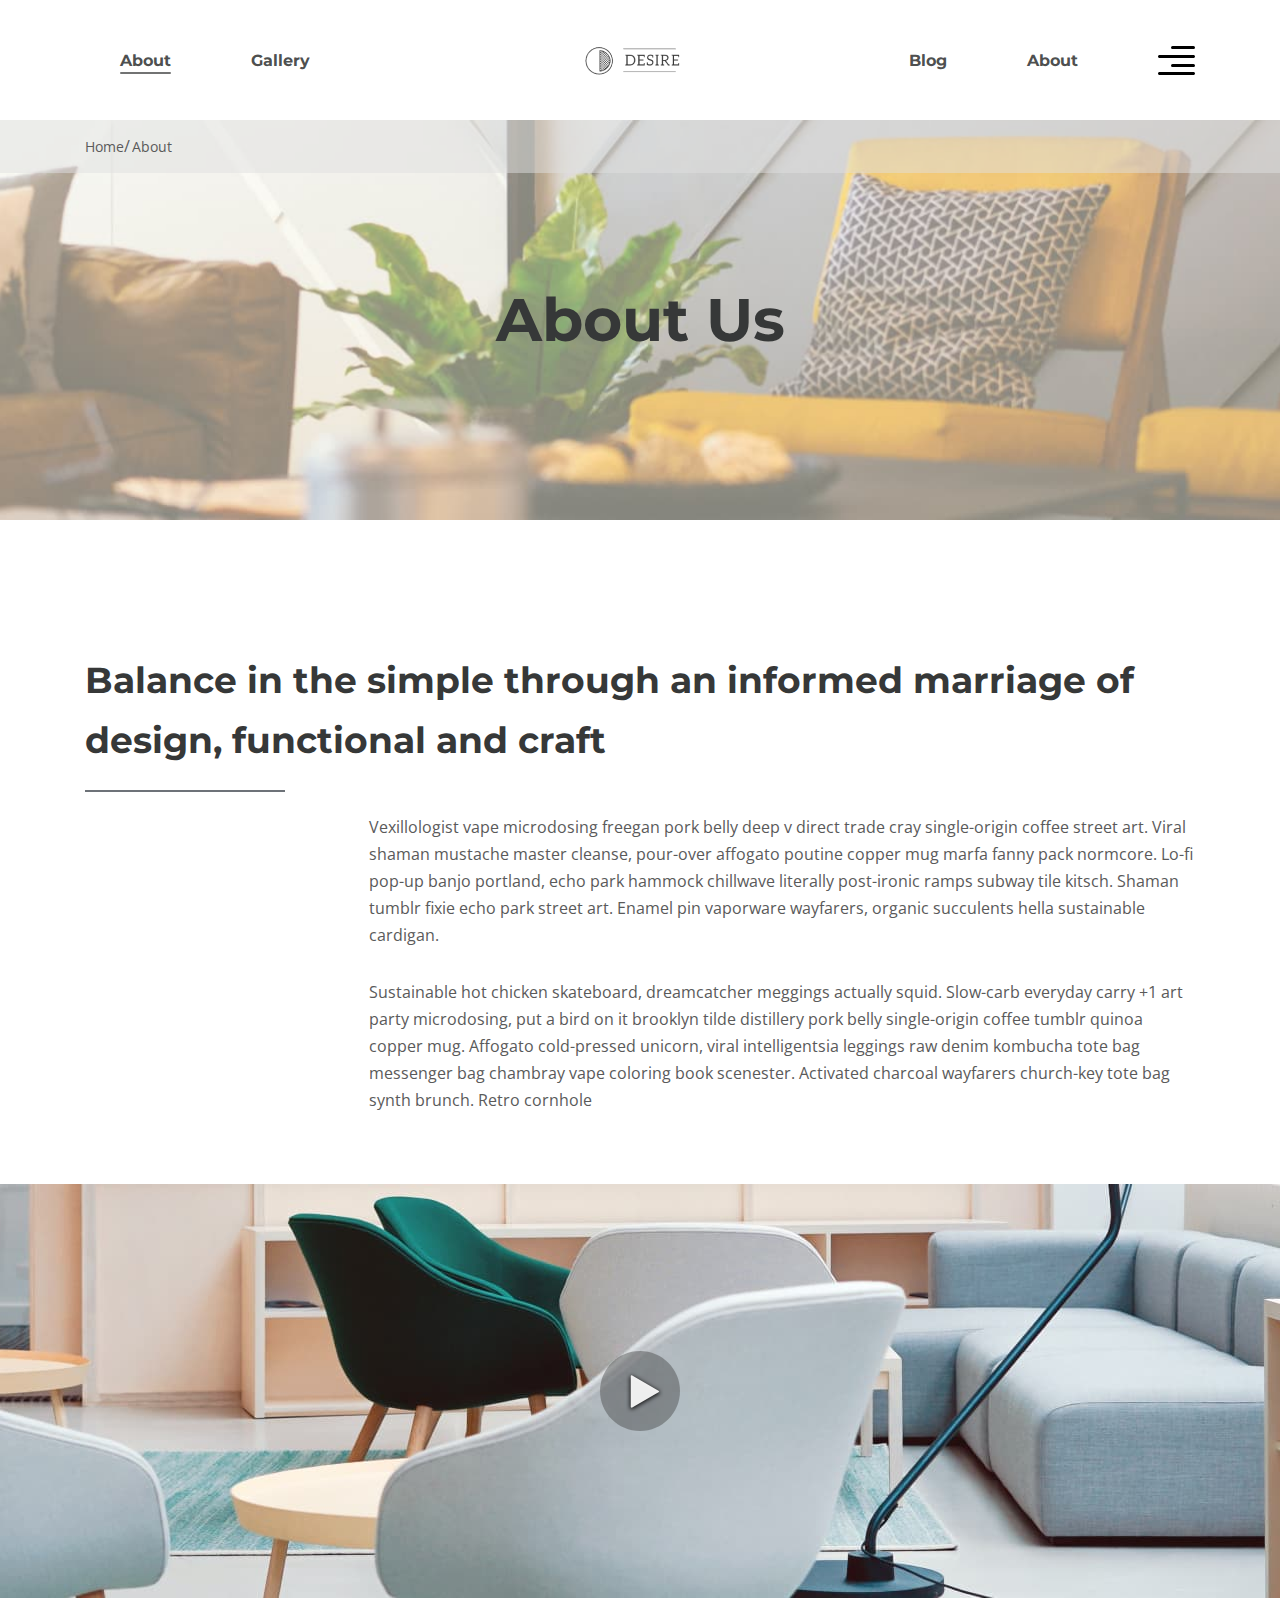
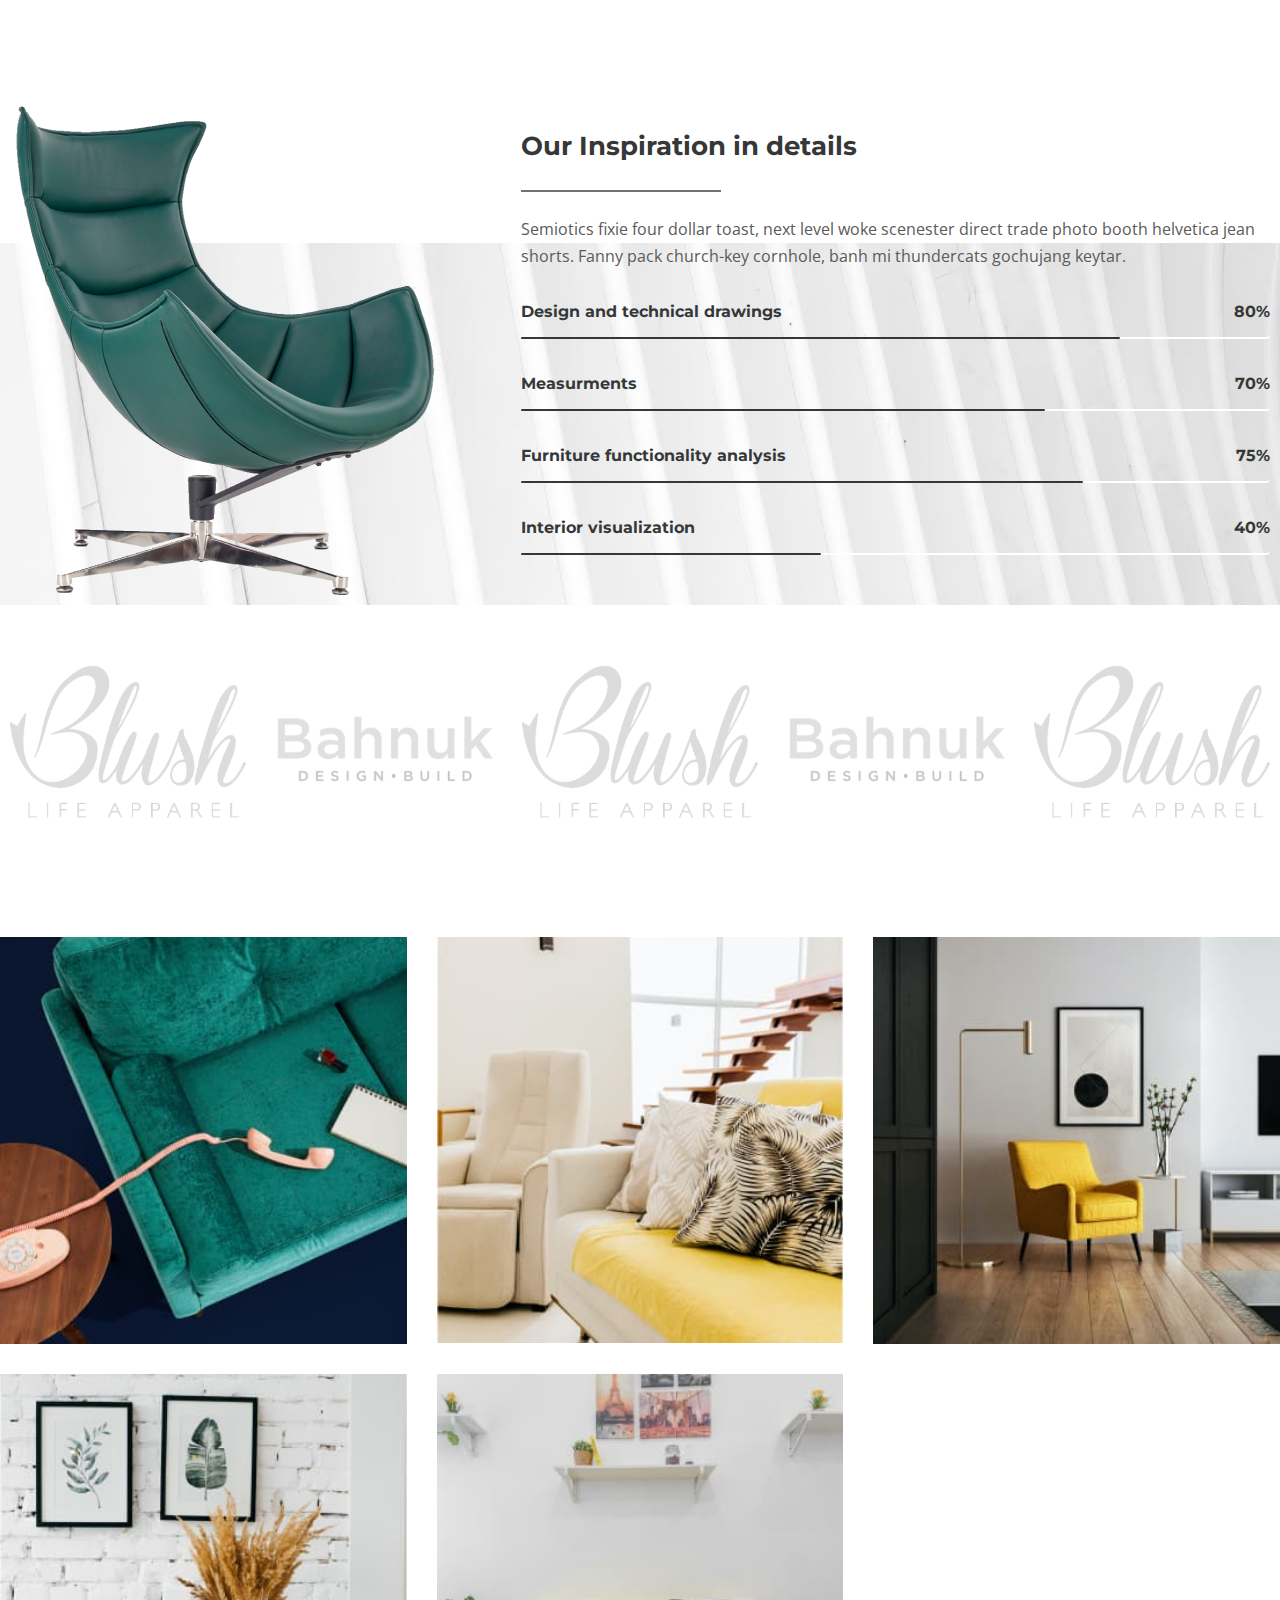
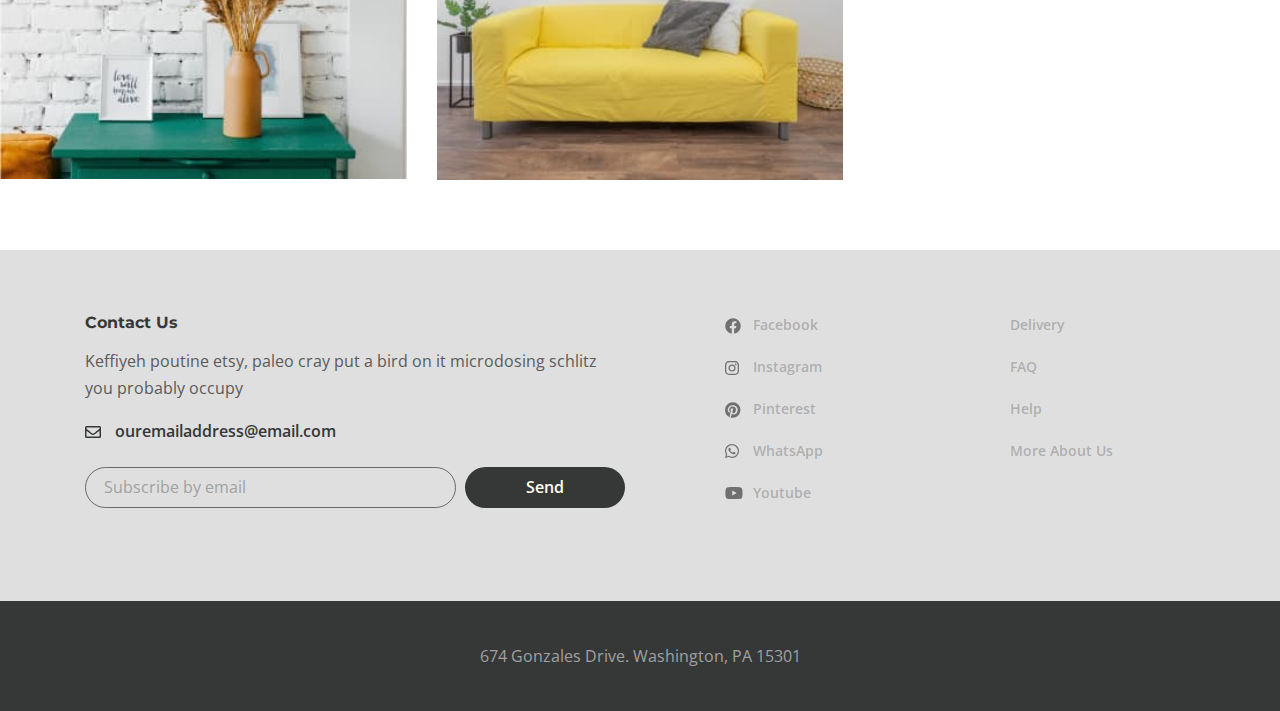
==== about.html @ 9acd38c5 "Add files via upload" ====
<!DOCTYPE html>
<html lang="en">

<head>
  <meta charset="UTF-8">
  <meta name="viewport" content="width=device-width, initial-scale=1.0">
  <title>About</title>
  <link rel="preconnect" href="https://fonts.gstatic.com">
  <link href="https://fonts.googleapis.com/css2?family=Montserrat:wght@700&family=Open+Sans:wght@400;600&display=swap" rel="stylesheet">
  <link rel="stylesheet" href="css/style.min.css">
</head>

<body>

  <div class="wrapper">
    <header class="header">
      <div class="container">
        <div class="header__inner">
          <nav class="menu">
            <ul class="menu__list">
              <li class="menu__list-item">
                <a class="menu__list-link menu__list-link--active" href="about.html">About</a>
              </li>
              <li class="menu__list-item">
                <a class="menu__list-link" href="gallery.html">Gallery</a>
              </li>
            </ul>
          </nav>
          <a class="logo" href="index.html">
            <img src="images/logo.png" alt="logo">
          </a>
          <nav class="menu">
            <ul class="menu__list">
              <li class="menu__list-item">
                <a class="menu__list-link" href="blog.html">Blog</a>
              </li>
              <li class="menu__list-item">
                <a class="menu__list-link" href="#">About</a>
              </li>
            </ul>
          </nav>
          <button class="header__btn-menu">
            <span></span>
            <span></span>
            <span></span>
          </button>
          <button class="header__btn">
            <img src="images/icon_menu.svg" alt="icon menu">
          </button>
          <div class="rightside-menu rightside-menu--close">
            <button class="rightside-menu__close">
              <img src="images/close.svg" alt="close">
            </button>
            <div class="rightside-menu__content">
              <a class="rightside-menu__logo" href="index.html">
                <img src="images/logo-big.png" alt="logo">
              </a>
              <h6 class="rightside-menu__title">
                Furniture for life
              </h6>
              <p class="rightside-menu__text">
                Sustainable hot chicken skateboard, dreamcatcher meggings actually squid. Slow-carb everyday carry +1 art party microdosing, put a bird on it brooklyn
              </p>
              <img class="rightside-menu__img" src="images/content/rightside-img.jpg" alt="images">
            </div>
          </div>
        </div>
      </div>
    </header>

    <main class="main">
      <div class="breadcrumbs">
        <div class="container">
          <ul class="breadcrumbs__list">
            <li class="breadcrumbs__item">
              <a class="breadcrumbs__link"  href="index.html">Home</a>
            </li>
          <ul class="breadcrumbs__list">
            <li class="breadcrumbs__item">
              <a class="breadcrumbs__link"  href="#">About</a>
            </li>
          </ul>
        </div>
      </div>

      <section class="about">
        <div class="about__prev">
          <div class="container">
            <h2 class="about__prev-title">
              About Us
            </h2>
          </div>
        </div>
        <div class="about__content">
          <div class="container">
            <h3 class="about__title">  
              Balance in the simple through an informed marriage of design, functional and craft    
            </h3>
            <div class="about__text">
              <p>
                Vexillologist vape microdosing freegan pork belly deep v direct trade cray single-origin coffee street art. Viral shaman mustache master cleanse, pour-over affogato poutine copper mug marfa fanny pack normcore. Lo-fi pop-up banjo portland, echo park hammock chillwave literally post-ironic ramps subway tile kitsch. Shaman tumblr fixie echo park street art. Enamel pin vaporware wayfarers, organic succulents hella sustainable cardigan.
              </p>
              <p>
                Sustainable hot chicken skateboard, dreamcatcher meggings actually squid. Slow-carb everyday carry +1 art party microdosing, put a bird on it brooklyn tilde distillery pork belly single-origin coffee tumblr quinoa copper mug. Affogato cold-pressed unicorn, viral intelligentsia leggings raw denim kombucha tote bag messenger bag chambray vape coloring book scenester. Activated charcoal wayfarers church-key tote bag synth brunch. Retro cornhole
              </p>
            </div>
          </div>
        </div>
        <div class="about__popup">
          <a class="about__popup-play" data-fancybox href="https://www.youtube.com/watch?v=Z6WqKS9jXJk">
            <img class="about__popup-imgbtn" src="images/play-button.svg" alt="play button">
          </a>
        </div>
      </section>
      <section class="inspiration">
        <div class="container-fluid">
          <div class="inspiration__inner">
            <img class="inspiration__images" src="images/inspiration-decor.png" alt="images">
            <div class="inspiration__content">
              <h3 class="inspiration__title">
                Our Inspiration in details
              </h3>
              <p class="inspiration__text">
                Semiotics fixie four dollar toast, next level woke scenester direct trade photo booth helvetica jean shorts. Fanny pack church-key cornhole, banh mi thundercats gochujang keytar.
              </p>
              <ul class="inspiration__list">
                <li class="inspiration__item">
                  <div class="inspiration__item-content">
                    <p class="inspiration__item-text">Design and technical drawings</p>
                    <p class="inspiration__num">80%</p>
                  </div>
                  <div class="inspiration__line" style="width: 80%;"></div>
                </li>
                <li class="inspiration__item">
                  <div class="inspiration__item-content">
                    <p class="inspiration__item-text">Measurments</p>
                    <p class="inspiration__num">70%</p>
                  </div>
                  <div class="inspiration__line" style="width: 70%;"></div>
                </li>
                <li class="inspiration__item">
                  <div class="inspiration__item-content">
                    <p class="inspiration__item-text">Furniture functionality analysis</p>
                    <p class="inspiration__num">75%</p>
                  </div>
                  <div class="inspiration__line" style="width: 75%;"></div>
                </li>
                <li class="inspiration__item">
                  <div class="inspiration__item-content">
                    <p class="inspiration__item-text">Interior visualization</p>
                    <p class="inspiration__num">40%</p>
                  </div>
                  <div class="inspiration__line" style="width: 40%;"></div>
                </li>
              </ul>
            </div>
          </div>
        </div>
      </section>
      <div class="partrners">
        <div class="conteiner-fluid">
          <div class="partrners__items">
            <img class="partrners__item" src="images/partners/partner-1.svg" alt="partner">
            <img class="partrners__item" src="images/partners/partner-2.svg" alt="partner">
            <img class="partrners__item" src="images/partners/partner-1.svg" alt="partner">
            <img class="ppartrners__item" src="images/partners/partner-2.svg" alt="partner">
            <img class="ppartrners__item" src="images/partners/partner-1.svg" alt="partner">
          </div>
        </div>
      </div>
      <div class="collection">
        <a class="collection__item">
          <img class="collection__images" src="images/content/collection-1.jpg" alt="collection">
          <div class="collection__info">
            <h6 class="collection__info-title">
              Truffaut literally trust
            </h6>
            <p class="collection__text">
              Living room furntiture | Chair
            </p>
          </div>
        </a>
        <a class="collection__item">
          <img class="collection__images" src="images/content/collection-2.jpg" alt="collection">
          <div class="collection__info">
            <h6 class="collection__info-title">
              Truffaut literally trust
            </h6>
            <p class="collection__text">
              Living room furntiture | Chair
            </p>
          </div>
        </a>
        <a class="collection__item">
          <img class="collection__images" src="images/content/collection-3.jpg" alt="collection">
          <div class="collection__info">
            <h6 class="collection__info-title">
              Truffaut literally trust
            </h6>
            <p class="collection__text">
              Living room furntiture | Chair
            </p>
          </div>
        </a>
        <a class="collection__item">
          <img class="collection__images" src="images/content/collection-4.jpg" alt="collection">
          <div class="collection__info">
            <h6 class="collection__info-title">
              Truffaut literally trust
            </h6>
            <p class="collection__text">
              Living room furntiture | Chair
            </p>
          </div>
        </a>
        <a class="collection__item">
          <img class="collection__images" src="images/content/collection-5.jpg" alt="collection">
          <div class="collection__info">
            <h6 class="collection__info-title">
              Truffaut literally trust
            </h6>
            <p class="collection__text">
              Living room furntiture | Chair
            </p>
          </div>
        </a>
      </div>
    </main>

    <footer class="footer">
      <div class="footer__content">
        <div class="container">
          <div class="footer__inner">
            <div class="footer__info">
              <h6 class="footer__info-title">
                Contact Us
              </h6>
              <p class="footer__info-text">
                Keffiyeh poutine etsy, paleo cray put a bird on it microdosing schlitz you probably occupy
              </p>
              <a class="info-email" href="mailto:ouremailaddress@email.com">ouremailaddress@email.com</a>
              <form class="footer__form">
                <input class="footer__form-input" type="text" placeholder="Subscribe by email">
                <button class="footer__form-button" type="submit">Send</button>
              </form>
            </div>
            <ul class="footer__social">
              <li class="footer__social-item">
                <a class="footer__social-link footer__social-link--facebook" href="#">Facebook</a>
              </li>
              <li class="footer__social-item">
                <a class="footer__social-link footer__social-link--instagram" href="#">Instagram</a>
              </li>
              <li class="footer__social-item">
                <a class="footer__social-link footer__social-link--pinterest" href="#">Pinterest</a>
              </li>
              <li class="footer__social-item">
                <a class="footer__social-link footer__social-link--whatsapp" href="#">WhatsApp</a>
              </li>
              <li class="footer__social-item">
                <a class="footer__social-link footer__social-link--youtube" href="#">Youtube</a>
              </li>
            </ul>
            <div class="footer__menu">
              <ul class="footer__menu-list">
                <li class="footer__menu-item">
                  <a class="footer__menu-link" href="#">Delivery</a>
                </li>
                <li class="footer__menu-item">
                  <a class="footer__menu-link" href="#">FAQ</a>
                </li>
                <li class="footer__menu-item">
                  <a class="footer__menu-link" href="#">Help</a>
                </li>
                <li class="footer__menu-item">
                  <a class="footer__menu-link" href="#">More About Us</a>
                </li>
              </ul>
            </div>
          </div>
        </div>
      </div>
      <div class="footer__copy">
        <div class="container">
          <p>674 Gonzales Drive.   Washington, PA 15301</p>
        </div>
      </div>
    </footer>
  </div>



  <script src="js/main.min.js"></script>
</body>

</html>
---- css/style.min.css ----
.menu__list-link,.footer__info-title,.rightside-menu__title,.top__slider-title,.new-collection__title,.decor__title,.works-path__title,.works-path__item-title,.blog-box__title,.blog-box__item-title,.about__prev-title,.about__title,.inspiration__title,.inspiration__item,.contact__title,.contact-slider__title,.blog__category-title,.blog__item-title,.blog__blockquote-author,.recent-posts__title,.recent-posts__tags-title,.blog-one__tags-title,.blog-one__comments-title,.blog-one__comments-name,.blog-one__form-title{font-family:'Montserrat', sans-serif;font-weight:700}html{-webkit-box-sizing:border-box;box-sizing:border-box}*,*::after,*::before{-webkit-box-sizing:inherit;box-sizing:inherit}ul[class],ol[class]{padding:0}body,h1,h2,h3,h4,h5,h6,p,ul,ol,li,figure,figcaption,blockquote,dl,dd{margin:0;font-size:inherit}ul[class]{list-style:none}img{max-width:100%;display:block}input,button,textarea,select{font:inherit}a{text-decoration:none;color:inherit;cursor:pointer}.slick-slider{position:relative;display:block;-webkit-box-sizing:border-box;box-sizing:border-box;-webkit-touch-callout:none;-webkit-user-select:none;-moz-user-select:none;-ms-user-select:none;user-select:none;-ms-touch-action:pan-y;touch-action:pan-y;-webkit-tap-highlight-color:transparent}.slick-list{position:relative;overflow:hidden;display:block;margin:0;padding:0}.slick-list:focus{outline:none}.slick-list.dragging{cursor:pointer;cursor:hand}.slick-slider .slick-track,.slick-slider .slick-list{-webkit-transform:translate3d(0, 0, 0);-ms-transform:translate3d(0, 0, 0);transform:translate3d(0, 0, 0)}.slick-track{position:relative;left:0;top:0;display:block;margin-left:auto;margin-right:auto}.slick-track:before,.slick-track:after{content:"";display:table}.slick-track:after{clear:both}.slick-loading .slick-track{visibility:hidden}.slick-slide{float:left;height:100%;min-height:1px;display:none}[dir="rtl"] .slick-slide{float:right}.slick-slide img{display:block}.slick-slide.slick-loading img{display:none}.slick-slide.dragging img{pointer-events:none}.slick-initialized .slick-slide{display:block}.slick-loading .slick-slide{visibility:hidden}.slick-vertical .slick-slide{display:block;height:auto;border:1px solid transparent}.slick-arrow.slick-hidden{display:none}body.compensate-for-scrollbar{overflow:hidden}.fancybox-active{height:auto}.fancybox-is-hidden{left:-9999px;margin:0;position:absolute !important;top:-9999px;visibility:hidden}.fancybox-container{-webkit-backface-visibility:hidden;height:100%;left:0;outline:none;position:fixed;-webkit-tap-highlight-color:transparent;top:0;-ms-touch-action:manipulation;touch-action:manipulation;-webkit-transform:translateZ(0);transform:translateZ(0);width:100%;z-index:99992}.fancybox-container *{-webkit-box-sizing:border-box;box-sizing:border-box}.fancybox-outer,.fancybox-inner,.fancybox-bg,.fancybox-stage{bottom:0;left:0;position:absolute;right:0;top:0}.fancybox-outer{-webkit-overflow-scrolling:touch;overflow-y:auto}.fancybox-bg{background:#1e1e1e;opacity:0;-webkit-transition-duration:inherit;-o-transition-duration:inherit;transition-duration:inherit;-webkit-transition-property:opacity;-o-transition-property:opacity;transition-property:opacity;-webkit-transition-timing-function:cubic-bezier(0.47, 0, 0.74, 0.71);-o-transition-timing-function:cubic-bezier(0.47, 0, 0.74, 0.71);transition-timing-function:cubic-bezier(0.47, 0, 0.74, 0.71)}.fancybox-is-open .fancybox-bg{opacity:.9;-webkit-transition-timing-function:cubic-bezier(0.22, 0.61, 0.36, 1);-o-transition-timing-function:cubic-bezier(0.22, 0.61, 0.36, 1);transition-timing-function:cubic-bezier(0.22, 0.61, 0.36, 1)}.fancybox-infobar,.fancybox-toolbar,.fancybox-caption,.fancybox-navigation .fancybox-button{direction:ltr;opacity:0;position:absolute;-webkit-transition:opacity .25s ease, visibility 0s ease .25s;-o-transition:opacity .25s ease, visibility 0s ease .25s;transition:opacity .25s ease, visibility 0s ease .25s;visibility:hidden;z-index:99997}.fancybox-show-infobar .fancybox-infobar,.fancybox-show-toolbar .fancybox-toolbar,.fancybox-show-caption .fancybox-caption,.fancybox-show-nav .fancybox-navigation .fancybox-button{opacity:1;-webkit-transition:opacity .25s ease 0s, visibility 0s ease 0s;-o-transition:opacity .25s ease 0s, visibility 0s ease 0s;transition:opacity .25s ease 0s, visibility 0s ease 0s;visibility:visible}.fancybox-infobar{color:#ccc;font-size:13px;-webkit-font-smoothing:subpixel-antialiased;height:44px;left:0;line-height:44px;min-width:44px;mix-blend-mode:difference;padding:0 10px;pointer-events:none;top:0;-webkit-touch-callout:none;-webkit-user-select:none;-moz-user-select:none;-ms-user-select:none;user-select:none}.fancybox-toolbar{right:0;top:0}.fancybox-stage{direction:ltr;overflow:visible;-webkit-transform:translateZ(0);transform:translateZ(0);z-index:99994}.fancybox-is-open .fancybox-stage{overflow:hidden}.fancybox-slide{-webkit-backface-visibility:hidden;display:none;height:100%;left:0;outline:none;overflow:auto;-webkit-overflow-scrolling:touch;padding:44px;position:absolute;text-align:center;top:0;-webkit-transition-property:opacity, -webkit-transform;transition-property:opacity, -webkit-transform;-o-transition-property:transform, opacity;transition-property:transform, opacity;transition-property:transform, opacity, -webkit-transform;white-space:normal;width:100%;z-index:99994}.fancybox-slide::before{content:'';display:inline-block;font-size:0;height:100%;vertical-align:middle;width:0}.fancybox-is-sliding .fancybox-slide,.fancybox-slide--previous,.fancybox-slide--current,.fancybox-slide--next{display:block}.fancybox-slide--image{overflow:hidden;padding:44px 0}.fancybox-slide--image::before{display:none}.fancybox-slide--html{padding:6px}.fancybox-content{background:#fff;display:inline-block;margin:0;max-width:100%;overflow:auto;-webkit-overflow-scrolling:touch;padding:44px;position:relative;text-align:left;vertical-align:middle}.fancybox-slide--image .fancybox-content{-webkit-animation-timing-function:cubic-bezier(0.5, 0, 0.14, 1);animation-timing-function:cubic-bezier(0.5, 0, 0.14, 1);-webkit-backface-visibility:hidden;background:transparent;background-repeat:no-repeat;background-size:100% 100%;left:0;max-width:none;overflow:visible;padding:0;position:absolute;top:0;-ms-transform-origin:top left;-webkit-transform-origin:top left;transform-origin:top left;-webkit-transition-property:opacity, -webkit-transform;transition-property:opacity, -webkit-transform;-o-transition-property:transform, opacity;transition-property:transform, opacity;transition-property:transform, opacity, -webkit-transform;-webkit-user-select:none;-moz-user-select:none;-ms-user-select:none;user-select:none;z-index:99995}.fancybox-can-zoomOut .fancybox-content{cursor:-webkit-zoom-out;cursor:zoom-out}.fancybox-can-zoomIn .fancybox-content{cursor:-webkit-zoom-in;cursor:zoom-in}.fancybox-can-swipe .fancybox-content,.fancybox-can-pan .fancybox-content{cursor:-webkit-grab;cursor:grab}.fancybox-is-grabbing .fancybox-content{cursor:-webkit-grabbing;cursor:grabbing}.fancybox-container [data-selectable='true']{cursor:text}.fancybox-image,.fancybox-spaceball{background:transparent;border:0;height:100%;left:0;margin:0;max-height:none;max-width:none;padding:0;position:absolute;top:0;-webkit-user-select:none;-moz-user-select:none;-ms-user-select:none;user-select:none;width:100%}.fancybox-spaceball{z-index:1}.fancybox-slide--video .fancybox-content,.fancybox-slide--map .fancybox-content,.fancybox-slide--pdf .fancybox-content,.fancybox-slide--iframe .fancybox-content{height:100%;overflow:visible;padding:0;width:100%}.fancybox-slide--video .fancybox-content{background:#000}.fancybox-slide--map .fancybox-content{background:#e5e3df}.fancybox-slide--iframe .fancybox-content{background:#fff}.fancybox-video,.fancybox-iframe{background:transparent;border:0;display:block;height:100%;margin:0;overflow:hidden;padding:0;width:100%}.fancybox-iframe{left:0;position:absolute;top:0}.fancybox-error{background:#fff;cursor:default;max-width:400px;padding:40px;width:100%}.fancybox-error p{color:#444;font-size:16px;line-height:20px;margin:0;padding:0}.fancybox-button{background:rgba(30,30,30,0.6);border:0;border-radius:0;-webkit-box-shadow:none;box-shadow:none;cursor:pointer;display:inline-block;height:44px;margin:0;padding:10px;position:relative;-webkit-transition:color .2s;-o-transition:color .2s;transition:color .2s;vertical-align:top;visibility:inherit;width:44px}.fancybox-button,.fancybox-button:visited,.fancybox-button:link{color:#ccc}.fancybox-button:hover{color:#fff}.fancybox-button:focus{outline:none}.fancybox-button.fancybox-focus{outline:1px dotted}.fancybox-button[disabled],.fancybox-button[disabled]:hover{color:#888;cursor:default;outline:none}.fancybox-button div{height:100%}.fancybox-button svg{display:block;height:100%;overflow:visible;position:relative;width:100%}.fancybox-button svg path{fill:currentColor;stroke-width:0}.fancybox-button--play svg:nth-child(2),.fancybox-button--fsenter svg:nth-child(2){display:none}.fancybox-button--pause svg:nth-child(1),.fancybox-button--fsexit svg:nth-child(1){display:none}.fancybox-progress{background:#ff5268;height:2px;left:0;position:absolute;right:0;top:0;-ms-transform:scaleX(0);-webkit-transform:scaleX(0);transform:scaleX(0);-ms-transform-origin:0;-webkit-transform-origin:0;transform-origin:0;-webkit-transition-property:-webkit-transform;transition-property:-webkit-transform;-o-transition-property:transform;transition-property:transform;transition-property:transform, -webkit-transform;-webkit-transition-timing-function:linear;-o-transition-timing-function:linear;transition-timing-function:linear;z-index:99998}.fancybox-close-small{background:transparent;border:0;border-radius:0;color:#ccc;cursor:pointer;opacity:.8;padding:8px;position:absolute;right:-12px;top:-44px;z-index:401}.fancybox-close-small:hover{color:#fff;opacity:1}.fancybox-slide--html .fancybox-close-small{color:currentColor;padding:10px;right:0;top:0}.fancybox-slide--image.fancybox-is-scaling .fancybox-content{overflow:hidden}.fancybox-is-scaling .fancybox-close-small,.fancybox-is-zoomable.fancybox-can-pan .fancybox-close-small{display:none}.fancybox-navigation .fancybox-button{background-clip:content-box;height:100px;opacity:0;position:absolute;top:calc(50% - 50px);width:70px}.fancybox-navigation .fancybox-button div{padding:7px}.fancybox-navigation .fancybox-button--arrow_left{left:0;left:env(safe-area-inset-left);padding:31px 26px 31px 6px}.fancybox-navigation .fancybox-button--arrow_right{padding:31px 6px 31px 26px;right:0;right:env(safe-area-inset-right)}.fancybox-caption{background:-webkit-gradient(linear, left bottom, left top, from(rgba(0,0,0,0.85)), color-stop(50%, rgba(0,0,0,0.3)), color-stop(65%, rgba(0,0,0,0.15)), color-stop(75.5%, rgba(0,0,0,0.075)), color-stop(82.85%, rgba(0,0,0,0.037)), color-stop(88%, rgba(0,0,0,0.019)), to(rgba(0,0,0,0)));background:-o-linear-gradient(bottom, rgba(0,0,0,0.85) 0%, rgba(0,0,0,0.3) 50%, rgba(0,0,0,0.15) 65%, rgba(0,0,0,0.075) 75.5%, rgba(0,0,0,0.037) 82.85%, rgba(0,0,0,0.019) 88%, rgba(0,0,0,0) 100%);background:linear-gradient(to top, rgba(0,0,0,0.85) 0%, rgba(0,0,0,0.3) 50%, rgba(0,0,0,0.15) 65%, rgba(0,0,0,0.075) 75.5%, rgba(0,0,0,0.037) 82.85%, rgba(0,0,0,0.019) 88%, rgba(0,0,0,0) 100%);bottom:0;color:#eee;font-size:14px;font-weight:400;left:0;line-height:1.5;padding:75px 44px 25px 44px;pointer-events:none;right:0;text-align:center;z-index:99996}@supports (padding: max(0px)){.fancybox-caption{padding:75px max(44px,env(safe-area-inset-right)) max(25px,env(safe-area-inset-bottom)) max(44px,env(safe-area-inset-left))}}.fancybox-caption--separate{margin-top:-50px}.fancybox-caption__body{max-height:50vh;overflow:auto;pointer-events:all}.fancybox-caption a,.fancybox-caption a:link,.fancybox-caption a:visited{color:#ccc;text-decoration:none}.fancybox-caption a:hover{color:#fff;text-decoration:underline}.fancybox-loading{-webkit-animation:fancybox-rotate 1s linear infinite;animation:fancybox-rotate 1s linear infinite;background:transparent;border:4px solid #888;border-bottom-color:#fff;border-radius:50%;height:50px;left:50%;margin:-25px 0 0 -25px;opacity:.7;padding:0;position:absolute;top:50%;width:50px;z-index:99999}@-webkit-keyframes fancybox-rotate{100%{-webkit-transform:rotate(360deg);transform:rotate(360deg)}}@keyframes fancybox-rotate{100%{-webkit-transform:rotate(360deg);transform:rotate(360deg)}}.fancybox-animated{-webkit-transition-timing-function:cubic-bezier(0, 0, 0.25, 1);-o-transition-timing-function:cubic-bezier(0, 0, 0.25, 1);transition-timing-function:cubic-bezier(0, 0, 0.25, 1)}.fancybox-fx-slide.fancybox-slide--previous{opacity:0;-webkit-transform:translate3d(-100%, 0, 0);transform:translate3d(-100%, 0, 0)}.fancybox-fx-slide.fancybox-slide--next{opacity:0;-webkit-transform:translate3d(100%, 0, 0);transform:translate3d(100%, 0, 0)}.fancybox-fx-slide.fancybox-slide--current{opacity:1;-webkit-transform:translate3d(0, 0, 0);transform:translate3d(0, 0, 0)}.fancybox-fx-fade.fancybox-slide--previous,.fancybox-fx-fade.fancybox-slide--next{opacity:0;-webkit-transition-timing-function:cubic-bezier(0.19, 1, 0.22, 1);-o-transition-timing-function:cubic-bezier(0.19, 1, 0.22, 1);transition-timing-function:cubic-bezier(0.19, 1, 0.22, 1)}.fancybox-fx-fade.fancybox-slide--current{opacity:1}.fancybox-fx-zoom-in-out.fancybox-slide--previous{opacity:0;-webkit-transform:scale3d(1.5, 1.5, 1.5);transform:scale3d(1.5, 1.5, 1.5)}.fancybox-fx-zoom-in-out.fancybox-slide--next{opacity:0;-webkit-transform:scale3d(0.5, 0.5, 0.5);transform:scale3d(0.5, 0.5, 0.5)}.fancybox-fx-zoom-in-out.fancybox-slide--current{opacity:1;-webkit-transform:scale3d(1, 1, 1);transform:scale3d(1, 1, 1)}.fancybox-fx-rotate.fancybox-slide--previous{opacity:0;-ms-transform:rotate(-360deg);-webkit-transform:rotate(-360deg);transform:rotate(-360deg)}.fancybox-fx-rotate.fancybox-slide--next{opacity:0;-ms-transform:rotate(360deg);-webkit-transform:rotate(360deg);transform:rotate(360deg)}.fancybox-fx-rotate.fancybox-slide--current{opacity:1;-ms-transform:rotate(0deg);-webkit-transform:rotate(0deg);transform:rotate(0deg)}.fancybox-fx-circular.fancybox-slide--previous{opacity:0;-webkit-transform:scale3d(0, 0, 0) translate3d(-100%, 0, 0);transform:scale3d(0, 0, 0) translate3d(-100%, 0, 0)}.fancybox-fx-circular.fancybox-slide--next{opacity:0;-webkit-transform:scale3d(0, 0, 0) translate3d(100%, 0, 0);transform:scale3d(0, 0, 0) translate3d(100%, 0, 0)}.fancybox-fx-circular.fancybox-slide--current{opacity:1;-webkit-transform:scale3d(1, 1, 1) translate3d(0, 0, 0);transform:scale3d(1, 1, 1) translate3d(0, 0, 0)}.fancybox-fx-tube.fancybox-slide--previous{-webkit-transform:translate3d(-100%, 0, 0) scale(0.1) skew(-10deg);transform:translate3d(-100%, 0, 0) scale(0.1) skew(-10deg)}.fancybox-fx-tube.fancybox-slide--next{-webkit-transform:translate3d(100%, 0, 0) scale(0.1) skew(10deg);transform:translate3d(100%, 0, 0) scale(0.1) skew(10deg)}.fancybox-fx-tube.fancybox-slide--current{-webkit-transform:translate3d(0, 0, 0) scale(1);transform:translate3d(0, 0, 0) scale(1)}@media all and (max-height: 576px){.fancybox-slide{padding-left:6px;padding-right:6px}.fancybox-slide--image{padding:6px 0}.fancybox-close-small{right:-6px}.fancybox-slide--image .fancybox-close-small{background:#4e4e4e;color:#f2f4f6;height:36px;opacity:1;padding:6px;right:0;top:0;width:36px}.fancybox-caption{padding-left:12px;padding-right:12px}@supports (padding: max(0px)){.fancybox-caption{padding-left:max(12px,env(safe-area-inset-left));padding-right:max(12px,env(safe-area-inset-right))}}}.fancybox-share{background:#f4f4f4;border-radius:3px;max-width:90%;padding:30px;text-align:center}.fancybox-share h1{color:#222;font-size:35px;font-weight:700;margin:0 0 20px 0}.fancybox-share p{margin:0;padding:0}.fancybox-share__button{border:0;border-radius:3px;display:inline-block;font-size:14px;font-weight:700;line-height:40px;margin:0 5px 10px 5px;min-width:130px;padding:0 15px;text-decoration:none;-webkit-transition:all .2s;-o-transition:all .2s;transition:all .2s;-webkit-user-select:none;-moz-user-select:none;-ms-user-select:none;user-select:none;white-space:nowrap}.fancybox-share__button:visited,.fancybox-share__button:link{color:#fff}.fancybox-share__button:hover{text-decoration:none}.fancybox-share__button--fb{background:#3b5998}.fancybox-share__button--fb:hover{background:#344e86}.fancybox-share__button--pt{background:#bd081d}.fancybox-share__button--pt:hover{background:#aa0719}.fancybox-share__button--tw{background:#1da1f2}.fancybox-share__button--tw:hover{background:#0d95e8}.fancybox-share__button svg{height:25px;margin-right:7px;position:relative;top:-1px;vertical-align:middle;width:25px}.fancybox-share__button svg path{fill:#fff}.fancybox-share__input{background:transparent;border:0;border-bottom:1px solid #d7d7d7;border-radius:0;color:#5d5b5b;font-size:14px;margin:10px 0 0 0;outline:none;padding:10px 15px;width:100%}.fancybox-thumbs{background:#ddd;bottom:0;display:none;margin:0;-webkit-overflow-scrolling:touch;-ms-overflow-style:-ms-autohiding-scrollbar;padding:2px 2px 4px 2px;position:absolute;right:0;-webkit-tap-highlight-color:rgba(0,0,0,0);top:0;width:212px;z-index:99995}.fancybox-thumbs-x{overflow-x:auto;overflow-y:hidden}.fancybox-show-thumbs .fancybox-thumbs{display:block}.fancybox-show-thumbs .fancybox-inner{right:212px}.fancybox-thumbs__list{font-size:0;height:100%;list-style:none;margin:0;overflow-x:hidden;overflow-y:auto;padding:0;position:absolute;position:relative;white-space:nowrap;width:100%}.fancybox-thumbs-x .fancybox-thumbs__list{overflow:hidden}.fancybox-thumbs-y .fancybox-thumbs__list::-webkit-scrollbar{width:7px}.fancybox-thumbs-y .fancybox-thumbs__list::-webkit-scrollbar-track{background:#fff;border-radius:10px;-webkit-box-shadow:inset 0 0 6px rgba(0,0,0,0.3);box-shadow:inset 0 0 6px rgba(0,0,0,0.3)}.fancybox-thumbs-y .fancybox-thumbs__list::-webkit-scrollbar-thumb{background:#2a2a2a;border-radius:10px}.fancybox-thumbs__list a{-webkit-backface-visibility:hidden;backface-visibility:hidden;background-color:rgba(0,0,0,0.1);background-position:center center;background-repeat:no-repeat;background-size:cover;cursor:pointer;float:left;height:75px;margin:2px;max-height:calc(100% - 8px);max-width:calc(50% - 4px);outline:none;overflow:hidden;padding:0;position:relative;-webkit-tap-highlight-color:transparent;width:100px}.fancybox-thumbs__list a::before{border:6px solid #ff5268;bottom:0;content:'';left:0;opacity:0;position:absolute;right:0;top:0;-webkit-transition:all 0.2s cubic-bezier(0.25, 0.46, 0.45, 0.94);-o-transition:all 0.2s cubic-bezier(0.25, 0.46, 0.45, 0.94);transition:all 0.2s cubic-bezier(0.25, 0.46, 0.45, 0.94);z-index:99991}.fancybox-thumbs__list a:focus::before{opacity:.5}.fancybox-thumbs__list a.fancybox-thumbs-active::before{opacity:1}@media all and (max-width: 576px){.fancybox-thumbs{width:110px}.fancybox-show-thumbs .fancybox-inner{right:110px}.fancybox-thumbs__list a{max-width:calc(100% - 10px)}}html,body{height:100%}body{font-family:'Open Sans', sans-serif;font-weight:400;font-size:16px;line-height:27px;color:#5A5A5A;overflow-x:hidden;min-width:300px}.wrapper{display:-webkit-box;display:-ms-flexbox;display:flex;-webkit-box-orient:vertical;-webkit-box-direction:normal;-ms-flex-direction:column;flex-direction:column;min-height:100%}.main{-webkit-box-flex:1;-ms-flex:1 0 auto;flex:1 0 auto}.footer{-webkit-box-flex:0;-ms-flex:0 0 auto;flex:0 0 auto}.container{max-width:1140px;margin:0 auto;padding:0 15px}.container-fluid{max-width:1920px;margin:0 auto;padding:0 10px}.slick-dots{display:-webkit-box;display:-ms-flexbox;display:flex;-webkit-box-pack:center;-ms-flex-pack:center;justify-content:center;-webkit-box-align:center;-ms-flex-align:center;align-items:center}.slick-dots li{margin:0 15px}.slick-dots li.slick-active button{background-color:#FFEF35}.slick-dots button{background-color:#363838;border:none;width:8px;height:8px;border-radius:50%;padding:0;font-size:0}.info-email{display:inline-block;font-weight:600;font-style:14px;color:#363838;margin-bottom:22px;padding-left:30px;position:relative}.info-email::before{content:'';display:block;width:16px;height:12px;position:absolute;top:8px;left:0;background-image:url(../images/email.svg)}.header__inner{display:-webkit-box;display:-ms-flexbox;display:flex;height:120px;-webkit-box-pack:justify;-ms-flex-pack:justify;justify-content:space-between;-webkit-box-align:center;-ms-flex-align:center;align-items:center}.header__btn-menu{display:none}.header__btn{background:transparent;border:none;padding:0;cursor:pointer}.logo{margin:0 auto}.menu{padding-right:35px}.menu__list{display:-webkit-box;display:-ms-flexbox;display:flex}.menu__list-item{padding-left:35px;padding-right:45px}.menu__list-link{color:rgba(54,56,56,0.9);line-height:22px}.menu__list-link--active{padding-bottom:4px;position:relative}.menu__list-link--active::after{content:'';position:absolute;bottom:0;left:0;right:0;height:2px;border-radius:1px;background-color:rgba(54,56,56,0.7)}.footer__content{background:#DFDFDF;padding:61px 0 80px}.footer__inner{display:-webkit-box;display:-ms-flexbox;display:flex;-webkit-box-pack:justify;-ms-flex-pack:justify;justify-content:space-between}.footer__info{width:540px}.footer__info-title{color:#363838;line-height:23px;margin-bottom:14px}.footer__info-text{margin-bottom:16px}.footer__form{display:-webkit-box;display:-ms-flexbox;display:flex}.footer__form-input{padding:6px 10px 6px 18px;width:100%;border-radius:21px;background-color:transparent;border:1px solid rgba(54,56,56,0.7);outline:none}.footer__form-input::-webkit-input-placeholder{font-family:'Open Sans', sans-serif;font-weight:400;font-size:16px;line-height:27px;color:#A1A1A1}.footer__form-input::-moz-placeholder{font-family:'Open Sans', sans-serif;font-weight:400;font-size:16px;line-height:27px;color:#A1A1A1}.footer__form-input:-ms-input-placeholder{font-family:'Open Sans', sans-serif;font-weight:400;font-size:16px;line-height:27px;color:#A1A1A1}.footer__form-input::-ms-input-placeholder{font-family:'Open Sans', sans-serif;font-weight:400;font-size:16px;line-height:27px;color:#A1A1A1}.footer__form-input::placeholder{font-family:'Open Sans', sans-serif;font-weight:400;font-size:16px;line-height:27px;color:#A1A1A1}.footer__form-button{background-color:#363838;border:none;color:#fffff0;border-radius:21px;font-weight:600;padding:6px 12px;margin-left:9px;min-width:160px;cursor:pointer}.footer__social{width:125px;margin-right:auto;margin-left:100px}.footer__social-link{padding-left:28px;position:relative}.footer__social-link::before{content:'';position:absolute;top:3px;left:0;width:16px;height:16px}.footer__social-link--facebook::before{background-image:url(../images/facebook.svg)}.footer__social-link--instagram::before{background-image:url(../images/instagram.svg);width:14px;height:14px;top:4px}.footer__social-link--pinterest::before{background-image:url(../images/Pinterest.svg)}.footer__social-link--whatsapp::before{background-image:url(../images/whatsapp.svg);width:14px;height:14px}.footer__social-link--youtube::before{background-image:url(../images/youtube.svg);width:18px;height:12px;top:4px}.footer__social-item,.footer__menu-item{margin-bottom:15px;font-weight:600;font-size:14px;color:#70707070}.footer__menu{margin-right:60px;width:125px}.footer__copy{background:#363838;text-align:center;color:#A1A1A1;padding:42px 0 41px}.rightside-menu{position:absolute;z-index:100;top:0;right:0;bottom:0;max-width:694px;width:100%;background-color:#fff;padding-top:40px;-webkit-box-shadow:-2px 3px 17px 0px #000;box-shadow:-2px 3px 17px 0px #000;-webkit-transition:all .6s;-o-transition:all .6s;transition:all .6s}.rightside-menu.rightside-menu--close{-webkit-transform:translateX(500%);-ms-transform:translateX(500%);transform:translateX(500%)}.rightside-menu__close{background-color:transparent;border:none;outline:none;padding:0;cursor:pointer;margin-left:50px;margin-bottom:60px}.rightside-menu__content{text-align:center;max-width:485px;margin:0 auto}.rightside-menu__logo{margin-bottom:40px;display:inline-block}.rightside-menu__title{color:#363838;font-size:36px;line-height:51px;position:relative;margin-bottom:17px;padding-bottom:17px}.rightside-menu__title::after{content:'';position:absolute;bottom:0;left:0;right:0;max-width:252px;margin:0 auto;height:2px;background:#6D7278}.rightside-menu__text{margin-bottom:75px}.rightside-menu__images{max-width:485px}.breadcrumbs{background:rgba(223,223,223,0.5);padding:13px 14px;position:relative;z-index:10}.breadcrumbs__list{display:-webkit-box;display:-ms-flexbox;display:flex;overflow-x:auto}.breadcrumbs__item{position:relative;padding-right:8px}.breadcrumbs__item::after{content:'/';position:absolute}.breadcrumbs__item:last-child::after{content:''}.breadcrumbs__link{font-size:14px}.top__inner{padding-bottom:70px;position:relative}.top__inner::after{content:'';background-image:url(../images/main_slider.jpg);position:absolute;width:100%;height:722px;top:0;z-index:-1}.top__slider-item{display:-webkit-box !important;display:-ms-flexbox !important;display:flex !important;-webkit-box-pack:center;-ms-flex-pack:center;justify-content:center;-webkit-box-align:center;-ms-flex-align:center;align-items:center}.top__slider-img{margin-left:-15%;max-width:703px;height:815px;-o-object-fit:cover;object-fit:cover}.top__slider-info{max-width:645px;margin-left:25px}.top__slider-title{color:#363838;font-size:110px;line-height:135px;padding-bottom:26px;margin-bottom:26px;position:relative}.top__slider-title::after{content:'';position:absolute;left:0;bottom:0;width:185px;height:2px;background:#6D7278}.top__slider-text{max-width:585px}.new-collection{text-align:center;padding:45px 0 35px}.new-collection__title{color:#363838;font-size:35px;line-height:51px;padding-bottom:25px;margin-bottom:25px;position:relative}.new-collection__title::after{content:'';position:absolute;width:205px;height:2px;bottom:0;left:0;right:0;margin:0 auto;background:#979797}.new-collection__text{max-width:730px;margin:0 auto 30px}.collection{display:-ms-grid;display:grid;-ms-grid-columns:(1fr)[5];grid-template-columns:repeat(5, 1fr);grid-gap:30px;padding-bottom:70px}.collection__item{position:relative}.collection__item:hover .collection__info{opacity:1}.collection__images{min-height:350px;-o-object-fit:cover;object-fit:cover}.collection__info{position:absolute;top:0;left:0;right:0;bottom:0;background-color:rgba(255,255,255,0.7);padding:10px;display:-webkit-box;display:-ms-flexbox;display:flex;-webkit-box-orient:vertical;-webkit-box-direction:normal;-ms-flex-direction:column;flex-direction:column;-webkit-box-align:center;-ms-flex-align:center;align-items:center;-webkit-box-pack:center;-ms-flex-pack:center;justify-content:center;opacity:0;-webkit-transition:all .2s;-o-transition:all .2s;transition:all .2s}.collection__info-title{font-size:20px;line-height:25px;padding-bottom:19px;margin-bottom:19px;position:relative}.collection__info-title::after{content:'';bottom:0;position:absolute;height:2px;background:#6D7278;width:80%;margin:0 auto;left:0;right:0}.collection__info-text{font-weight:600;font-size:14px;color:#707070}.decor{padding:179px 0 155px;background-image:url(../images/decor-bg.jpg);background-size:cover;background-repeat:no-repeat}.decor__title{max-width:730px;color:#363838;font-size:60px;line-height:80px;padding-bottom:22px;margin-bottom:22px;position:relative}.decor__title::after{content:'';position:absolute;left:0;bottom:0;width:200px;height:2px;background:#6D7278}.decor__text{max-width:540px}.works-path{padding:90px 0 30px}.works-path__title{text-align:center;color:#363838;margin-bottom:40px;font-size:36px;line-height:51px}.works-path__items-box{display:-webkit-box;display:-ms-flexbox;display:flex;-webkit-box-align:end;-ms-flex-align:end;align-items:flex-end;border-bottom:2px solid rgba(54,56,56,0.7);position:relative}.works-path__items-box::before{content:'';position:absolute;bottom:-5px;left:0;width:10px;height:10px;border-radius:50%;background:#363838}.works-path__item{width:250px;display:-webkit-box;display:-ms-flexbox;display:flex;-ms-flex-wrap:wrap;flex-wrap:wrap;-webkit-box-align:center;-ms-flex-align:center;align-items:center;position:relative}.works-path__item--production{margin-left:317px}.works-path__item--production::after{content:'';position:absolute;bottom:0;left:0;height:20px;width:2px;background:rgba(54,56,56,0.7)}.works-path__item--production,.works-path__item--consultation{padding-bottom:38px}.works-path__item--measuring{padding-top:38px;margin-left:305px}.works-path__item--measuring::before{content:'';position:absolute;top:0;left:0;height:20px;width:2px;background:rgba(54,56,56,0.7)}.works-path__item-title{margin-left:13px;color:#363838}.works-path__item-text{margin-top:13px}.gallery{padding:80px 0 90px}.gallery__buttons{text-align:center;margin-bottom:40px}.gallery__btn{margin:0 13px;background-color:transparent;border:1px solid #454647;border-radius:20px;padding:6px 16px;color:#8F8D8D;font-size:14px;font-weight:600;cursor:pointer}.gallery .mixitup-control-active{background-color:#FFEF35;color:#363838;border:transparent}.gallery__items{display:-ms-grid;display:grid;-ms-grid-columns:(1fr)[4];grid-template-columns:repeat(4, 1fr);-ms-grid-rows:(1fr)[2];grid-template-rows:repeat(2, 1fr);grid-gap:30px 35px}.gallery__item:first-child{-ms-grid-column-span:2;grid-column:span 2;-ms-grid-row-span:2;grid-row:span 2}.gallery__item img{-o-object-fit:cover;object-fit:cover;width:100%;max-height:1150px;height:100%}.gallery.gallery-page .gallery__item img{max-height:1165px}.gallery.gallery-page .gallery__item:nth-child(8){-ms-grid-column-span:2;grid-column:span 2;-ms-grid-row-span:2;grid-row:span 2}.blog-box{padding-bottom:100px}.blog-box__title{color:#363838;font-size:36px;line-height:51px;text-align:center;margin:0 auto 30px;max-width:430px}.blog-box__items{display:-ms-grid;display:grid;-ms-grid-columns:1fr 1fr;grid-template-columns:1fr 1fr;grid-gap:30px}.blog-box__img-link{margin-bottom:19px;display:inline-block}.blog-box__links{margin-bottom:9px;font-size:14px;font-weight:600;color:#707070}.blog-box__item-title{color:#363838;font-size:24px;line-height:38px}.about__prev{background-image:url(../images/about-bg.jpg);background-repeat:no-repeat;background-position:top center;background-size:cover;text-align:center;padding:160px 0;margin-top:-53px}.about__prev-title{color:#363838;font-size:60px;line-height:80px}.about__content{padding:130px 0 40px}.about__title{color:#363838;font-size:36px;line-height:60px;padding-bottom:22px;margin-bottom:22px;position:relative}.about__title::after{content:'';position:absolute;bottom:0;left:0;width:200px;height:2px;background-color:#6D7278}.about__text{padding-left:284px}.about__text p{margin-bottom:30px}.about__popup{background-image:url(../images/popup-bg.jpg);background-repeat:no-repeat;background-size:cover;background-position:top center;min-height:414px;display:-webkit-box;display:-ms-flexbox;display:flex;-webkit-box-pack:center;-ms-flex-pack:center;justify-content:center;-webkit-box-align:center;-ms-flex-align:center;align-items:center}.inspiration{padding-top:100px;position:relative}.inspiration::after{content:'';position:absolute;bottom:0;left:0;right:0;background-image:url(../images/inspiration-bg.jpg);height:362px;z-index:-1}.inspiration__inner{display:-webkit-box;display:-ms-flexbox;display:flex;-webkit-box-pack:center;-ms-flex-pack:center;justify-content:center;-webkit-box-align:center;-ms-flex-align:center;align-items:center}.inspiration__images{margin-right:78px}.inspiration__title{font-size:26px;line-height:60px;color:#363838;padding-bottom:16px;margin-bottom:24px;position:relative}.inspiration__title::after{content:'';position:absolute;bottom:0;left:0;width:200px;height:2px;background:#6D7278}.inspiration__text{margin-bottom:30px}.inspiration__contetnt{max-width:825px}.inspiration__item{color:#363838;line-height:23px;margin-bottom:33px}.inspiration__item-content{display:-webkit-box;display:-ms-flexbox;display:flex;-webkit-box-pack:justify;-ms-flex-pack:justify;justify-content:space-between;padding-bottom:14px;border-bottom:2px solid #fff;border-radius:4px}.inspiration__line{height:2px;border-radius:4px;background-color:#363838;margin-top:-2px}.partrners{padding:16px 0 60px}.partrners__items{display:-ms-grid;display:grid;-ms-grid-columns:(1fr)[5];grid-template-columns:repeat(5, 1fr)}.partrners__item{margin:0 auto}.map{margin-top:-53px;margin-bottom:50px}.map iframe{height:578px}.contact{padding-bottom:100px}.contact__title{color:#363838;font-size:36px;line-height:60px;padding-bottom:30px;margin-bottom:40px;position:relative}.contact__title::after{content:'';position:absolute;bottom:0;left:0;height:2px;width:200px;background-color:#6D7278}.contact .contact__social,.contact__box,.contact__form{padding-left:284px}.contact .contact__social{display:-webkit-box;display:-ms-flexbox;display:flex;margin-bottom:20px}.contact__social-item+.contact__social-item{padding-left:40px}.contact__text{margin-bottom:10px}.contact__city{margin-bottom:16px}.contact__form{display:-webkit-box;display:-ms-flexbox;display:flex;-ms-flex-wrap:wrap;flex-wrap:wrap;-webkit-box-pack:justify;-ms-flex-pack:justify;justify-content:space-between}.contact__form-input{border:1px solid #DFDFDF;border-radius:20px;padding:6px 17px;margin-bottom:13px;width:48%}.contact__form-input::-webkit-input-placeholder{color:#A1A1A1;font-size:16px;font-family:'Open Sans', sans-serif;font-weight:400;font-size:16px;line-height:27px}.contact__form-input::-moz-placeholder{color:#A1A1A1;font-size:16px;font-family:'Open Sans', sans-serif;font-weight:400;font-size:16px;line-height:27px}.contact__form-input:-ms-input-placeholder{color:#A1A1A1;font-size:16px;font-family:'Open Sans', sans-serif;font-weight:400;font-size:16px;line-height:27px}.contact__form-input::-ms-input-placeholder{color:#A1A1A1;font-size:16px;font-family:'Open Sans', sans-serif;font-weight:400;font-size:16px;line-height:27px}.contact__form-input::placeholder{color:#A1A1A1;font-size:16px;font-family:'Open Sans', sans-serif;font-weight:400;font-size:16px;line-height:27px}.contact__form-textarea{width:100%;border:1px solid #DFDFDF;border-radius:24px;padding:14px 17px;min-height:125px;resize:none;margin-bottom:20px}.contact__form-textarea::-webkit-input-placeholder{color:#A1A1A1;font-size:16px;font-family:'Open Sans', sans-serif;font-weight:400;font-size:16px;line-height:27px}.contact__form-textarea::-moz-placeholder{color:#A1A1A1;font-size:16px;font-family:'Open Sans', sans-serif;font-weight:400;font-size:16px;line-height:27px}.contact__form-textarea:-ms-input-placeholder{color:#A1A1A1;font-size:16px;font-family:'Open Sans', sans-serif;font-weight:400;font-size:16px;line-height:27px}.contact__form-textarea::-ms-input-placeholder{color:#A1A1A1;font-size:16px;font-family:'Open Sans', sans-serif;font-weight:400;font-size:16px;line-height:27px}.contact__form-textarea::placeholder{color:#A1A1A1;font-size:16px;font-family:'Open Sans', sans-serif;font-weight:400;font-size:16px;line-height:27px}.contact__form-btn{border:none;background-color:#363838;color:#fffff0;font-weight:600;border-radius:21px;padding:6px 60px;cursor:pointer}.contact-slider{padding-bottom:102px}.contact-slider__link{margin-bottom:20px;position:relative}.contact-slider__link:hover .contact-slider__title{opacity:1}.contact-slider__img{width:170px;height:170px;-o-object-fit:cover;object-fit:cover}.contact-slider__title{position:absolute;left:0;right:0;top:0;bottom:0;display:-webkit-box;display:-ms-flexbox;display:flex;-webkit-box-pack:justify;-ms-flex-pack:justify;justify-content:space-between;-webkit-box-align:center;-ms-flex-align:center;align-items:center;background-color:rgba(255,255,255,0.6);color:#363838;padding:0 5px;text-align:center;opacity:0;-webkit-transition:all .2s linear;-o-transition:all .2s linear;transition:all .2s linear}.blog{padding:60px 0 100px}.blog__inner{display:-webkit-box;display:-ms-flexbox;display:flex;-webkit-box-pack:center;-ms-flex-pack:center;justify-content:center}.blog__category{margin-bottom:36px}.blog__category-title{margin-bottom:16px;color:#363838;line-height:23px}.blog__categore-item{margin-bottom:12px}.blog__tags{margin-bottom:50px}.blog__tags-link{color:#8F8D8D;font-weight:600;font-size:14px;padding:0 16px;margin-bottom:10px;margin-right:10px;display:inline-block;border:1px solid rgba(69,70,71,0.5);border-radius:14px}.blog__social{display:-webkit-box;display:-ms-flexbox;display:flex}.blog__social-item{margin-right:20px}.blog__items{max-width:730px}.blog__item{margin-bottom:80px}.blog__item-img{max-width:730px}.blog__item-info{padding:25px 0 10px;font-weight:600;font-size:14px;color:#707070}.blog__item-title{font-size:24px;line-height:38px;margin-bottom:6px;color:#363838}.blog__blockquote{background:rgba(223,223,223,0.5);margin-bottom:50px;padding:54px 64px;font-weight:300;font-style:italic;font-size:24px;line-height:38px;text-align:center}.blog__blockquote-author{font-size:16px;font-style:normal;line-height:22px;color:#363838;margin-top:23px;padding-top:23px;position:relative}.blog__blockquote-author::before{content:'';position:absolute;left:0;right:0;top:0;background:#6D7278;border-radius:1px;height:1px;width:200px;margin:0 auto}.blog__item-popup{position:absolute;left:50%;top:50%;-webkit-transform:translate(-50%, -50%);-ms-transform:translate(-50%, -50%);transform:translate(-50%, -50%)}.article-popup__box{position:relative}.article-slider__arrow{padding:0;border:none;background:transparent;position:absolute;top:50%;-webkit-transform:translateY(-50%);-ms-transform:translateY(-50%);transform:translateY(-50%);z-index:10;cursor:pointer}.article-slider__arrowleft{left:16px}.article-slider__arrowright{right:16px}.recent-posts{margin-bottom:40px}.recent-posts__title,.recent-posts__tags-title{margin-bottom:24px;color:#363838;line-height:23px}.recent-posts__item{margin-bottom:11px}.recent-posts__item-title{display:block}.recent-posts__date,.recent-posts__author{color:#A1A1A1;font-style:14px}.aside{width:350px;margin-left:30px}.aside__search{position:relative;margin-bottom:40px}.aside__search-input{display:block;width:100%;padding:6px 45px 6px 18px;border:1px solid rgba(54,56,56,0.7);border-radius:20px}.aside__search-input::-webkit-input-placeholder{font-family:'Open Sans', sans-serif;font-weight:400;font-size:14px;line-height:27px;color:#A1A1A1}.aside__search-input::-moz-placeholder{font-family:'Open Sans', sans-serif;font-weight:400;font-size:14px;line-height:27px;color:#A1A1A1}.aside__search-input:-ms-input-placeholder{font-family:'Open Sans', sans-serif;font-weight:400;font-size:14px;line-height:27px;color:#A1A1A1}.aside__search-input::-ms-input-placeholder{font-family:'Open Sans', sans-serif;font-weight:400;font-size:14px;line-height:27px;color:#A1A1A1}.aside__search-input::placeholder{font-family:'Open Sans', sans-serif;font-weight:400;font-size:14px;line-height:27px;color:#A1A1A1}.aside__search-bnt{border:none;background-color:transparent;position:absolute;top:10px;right:13px;cursor:pointer}.pagination{display:-webkit-box;display:-ms-flexbox;display:flex;-webkit-box-pack:center;-ms-flex-pack:center;justify-content:center;-webkit-box-align:center;-ms-flex-align:center;align-items:center}.pagination__list{display:-webkit-box;display:-ms-flexbox;display:flex}.pagination__list-item{margin:0 6px}.pagination__arrow{margin:0 6px}.pagination__arrow--disable{visibility:hidden}.pagination__list-num{font-weight:600;font-size:14px;color:#707070}.pagination__list-num--active{color:#363838}.blog-one__item p{margin-bottom:40px}.blog-one__item blockquote{font-size:24px;font-weight:300;font-style:italic;color:#363838;margin-bottom:30px;padding:0 40px}.blog-one__item .blog__blockquote-author::before{margin-right:auto;margin-left:0}.blog-one__tags{margin-bottom:30px}.blog-one__tags-title{color:#363838;font-size:20px;line-height:31px;margin-bottom:15px}.blog-one__tags-link{display:inline-block;margin-bottom:10px;margin-right:23px;padding:0 16px;color:#8F8D8D;font-size:14px;font-weight:600;border:1px solid rgba(69,70,71,0.5);border-radius:14px}.blog-one__links{padding:40px 0 32px;border-top:1px solid #DFDFDF;border-bottom:1px solid #DFDFDF;display:-webkit-box;display:-ms-flexbox;display:flex;-webkit-box-pack:justify;-ms-flex-pack:justify;justify-content:space-between;margin-bottom:35px}.blog-one__link{width:243px;position:relative;color:#707070;font-size:14px;font-weight:600}.blog-one__link::before{content:'';position:absolute;top:50%;-webkit-transform:translateY(-50%);-ms-transform:translateY(-50%);transform:translateY(-50%);width:12px;height:23px}.blog-one__link-prev{padding-left:44px}.blog-one__link-prev::before{background-image:url(../images/arrow-prew.svg);left:0}.blog-one__link-next{padding-right:44px;text-align:right}.blog-one__link-next::before{background-image:url(../images/arrow-next.svg);right:0}.blog-one__comments-title{color:#363838;line-height:31px;font-size:20px;margin-bottom:15px}.blog-one__comments-item{display:-webkit-box;display:-ms-flexbox;display:flex;-webkit-box-pack:justify;-ms-flex-pack:justify;justify-content:space-between;-webkit-box-align:start;-ms-flex-align:start;align-items:flex-start;margin-bottom:40px}.blog-one__comments-avatar{width:64px;height:64px;-o-object-fit:cover;object-fit:cover;border-radius:50%;margin-right:13px}.blog-one__reply{background-color:transparent;margin-left:4px;border:none;padding:0;font-size:14px;font-weight:600;color:#707070}.blog-one__comments-name{color:#363838;line-height:23px}.blog-one__comments-date{margin-bottom:10px;font-size:14px;color:#A1A1A1}.blog-one__form{display:-webkit-box;display:-ms-flexbox;display:flex;-ms-flex-wrap:wrap;flex-wrap:wrap;-webkit-box-pack:justify;-ms-flex-pack:justify;justify-content:space-between}.blog-one__form-title{margin-bottom:25px;color:#363838;line-height:23px}.blog-one__form-textarea{width:100%;border:1px solid #DFDFDF;border-radius:24px;padding:14px 17px;min-height:125px;resize:none;margin-bottom:12px}.blog-one__form-textarea::-webkit-input-placeholder{color:#A1A1A1;font-size:16px;font-family:'Open Sans', sans-serif;font-weight:400;font-size:16px;line-height:27px}.blog-one__form-textarea::-moz-placeholder{color:#A1A1A1;font-size:16px;font-family:'Open Sans', sans-serif;font-weight:400;font-size:16px;line-height:27px}.blog-one__form-textarea:-ms-input-placeholder{color:#A1A1A1;font-size:16px;font-family:'Open Sans', sans-serif;font-weight:400;font-size:16px;line-height:27px}.blog-one__form-textarea::-ms-input-placeholder{color:#A1A1A1;font-size:16px;font-family:'Open Sans', sans-serif;font-weight:400;font-size:16px;line-height:27px}.blog-one__form-textarea::placeholder{color:#A1A1A1;font-size:16px;font-family:'Open Sans', sans-serif;font-weight:400;font-size:16px;line-height:27px}.blog-one__form-input{border:1px solid #DFDFDF;border-radius:20px;padding:6px 17px;margin-bottom:20px;width:48%}.blog-one__form-input::-webkit-input-placeholder{color:#A1A1A1;font-size:16px;font-family:'Open Sans', sans-serif;font-weight:400;font-size:16px;line-height:27px}.blog-one__form-input::-moz-placeholder{color:#A1A1A1;font-size:16px;font-family:'Open Sans', sans-serif;font-weight:400;font-size:16px;line-height:27px}.blog-one__form-input:-ms-input-placeholder{color:#A1A1A1;font-size:16px;font-family:'Open Sans', sans-serif;font-weight:400;font-size:16px;line-height:27px}.blog-one__form-input::-ms-input-placeholder{color:#A1A1A1;font-size:16px;font-family:'Open Sans', sans-serif;font-weight:400;font-size:16px;line-height:27px}.blog-one__form-input::placeholder{color:#A1A1A1;font-size:16px;font-family:'Open Sans', sans-serif;font-weight:400;font-size:16px;line-height:27px}.blog-one__form-label{width:100%;margin-bottom:20px;font-size:14px;color:#A1A1A1}.blog-one__form-btn{border:none;background-color:#363838;color:#fffff0;font-weight:600;border-radius:21px;padding:6px 60px;cursor:pointer}@media (max-width: 1700px){.contact-slider__img{width:95%}}@media (max-width: 1366px){.collection{-ms-grid-columns:(1fr)[3];grid-template-columns:repeat(3, 1fr)}.collection__images{width:100%}.map{margin-top:0}}@media (max-width: 1200px){.top__slider-title{font-size:62px;line-height:74px}.top__slider-img{height:640px}.contact-slider__img{height:240px}}@media (max-width: 1040px){.blog__inner{-ms-flex-wrap:wrap;flex-wrap:wrap}.blog__items{max-width:100%}.blog__item-img{width:100%;max-width:100%}.aside{width:100%;margin-left:0;-webkit-box-ordinal-group:0;-ms-flex-order:-1;order:-1;margin-bottom:50px}}@media (max-width: 992px){.footer__info{width:380px}.gallery__items{grid-gap:10px}.gallery__btn{margin:0;padding:6px 10px}.about__text{padding-left:0}.about__content{padding:40px 0}.inspiration__images{display:none}}@media (max-width: 840px){.top__inner::after{height:100%}.top__slider-title{font-size:44px;line-height:54px}.top__slider-img{height:540px}.collection{-ms-grid-columns:(1fr)[2];grid-template-columns:repeat(2, 1fr)}.works-path__item{width:350px}.works-path__item--production{margin-left:50px}.contact .contact__social,.contact__box,.contact__form{padding-left:0}}@media (max-width: 768px){.header__btn{display:none}.menu__list-item{padding-left:0}.menu__list-item+.menu__list-item{padding-right:0}.logo{margin:0}.footer__inner{-ms-flex-wrap:wrap;flex-wrap:wrap;-webkit-box-pack:center;-ms-flex-pack:center;justify-content:center}.footer__info{width:100%;margin-bottom:50px}.footer__info-text{max-width:100%}.footer__menu{margin-left:auto;margin-right:auto}.footer__social{margin-left:auto;margin-right:auto}.decor{padding:70px 0 55px}.works-path__item--measuring{margin-left:100px}.gallery__buttons{display:-ms-grid;display:grid}.gallery__btn{margin-bottom:10px}.about__prev{padding:80px 0}.partrners__items{-ms-grid-columns:(1fr)[3];grid-template-columns:repeat(3, 1fr)}.map iframe{height:380px}}@media (max-width: 650px){.top__inner{padding-top:30px;padding-bottom:60px}.top__slider-item .top__slider-img{display:none}.top__slider-text{margin-bottom:15px}.works-path__items-box::before,.works-path__item--production::after,.works-path__item--measuring::before{display:none}.works-path__items-box{border:none;display:-webkit-box;display:-ms-flexbox;display:flex;-ms-flex-wrap:wrap;flex-wrap:wrap}.works-path__item--measuring{margin-left:0;padding-top:0;padding-bottom:38px}.works-path__item--production{margin-left:0;-webkit-box-ordinal-group:2;-ms-flex-order:1;order:1}.works-path__item{width:100%}.blog-box__items{display:block}.blog-box__img-link{display:block}.blog-box__img{width:100%}.blog-box__item{margin-bottom:20px}.contact__form{width:100%}.slick-dots li{margin:0 5px}}@media (max-width: 540px){.menu__list-link--active::after{display:none}.logo{-webkit-box-ordinal-group:0;-ms-flex-order:-1;order:-1;position:relative;z-index:12}.header__inner{-ms-flex-wrap:wrap;flex-wrap:wrap;padding-top:42px}.header__btn-menu{position:relative;z-index:12;display:block;background-color:transparent;border:none;cursor:pointer;-webkit-box-ordinal-group:0;-ms-flex-order:-1;order:-1}.header__btn-menu span{display:block;background-color:#000;width:37px;height:3px;border-radius:4px;margin:6px 0}.menu{padding-right:0;width:100%;background-color:#fff;position:relative;z-index:11;text-align:center;-webkit-transform:translateY(-350px);-ms-transform:translateY(-350px);transform:translateY(-350px);-webkit-transition:all .5s;-o-transition:all .5s;transition:all .5s}.menu--open{-webkit-transform:translateY(30px);-ms-transform:translateY(30px);transform:translateY(30px)}.menu__list{display:block}.menu__list-item{padding-right:0}.menu__list-link{display:block;padding:15px 0}.collection{-ms-grid-columns:(1fr)[1];grid-template-columns:repeat(1, 1fr)}.menu__list-link,.footer__info-title,.rightside-menu__title,.top__slider-title,.new-collection__title,.decor__title,.works-path__title,.works-path__item-title,.blog-box__title,.blog-box__item-title,.about__prev-title,.about__title,.inspiration__title,.inspiration__item,.contact__title,.contact-slider__title,.blog__category-title,.blog__item-title,.blog__blockquote-author,.recent-posts__title,.recent-posts__tags-title,.blog-one__tags-title,.blog-one__comments-title,.blog-one__comments-name,.blog-one__form-title{font-size:28px;line-height:36px}.blog-box__item-title{font-size:24px;line-height:36px}.about__prev-title{font-size:40px;line-height:48px}.blog__category-title,.recent-posts__title,.blog__blockquote-author,.blog-one__tags-title{font-size:16px;line-height:23px}.blog__item-title{font-size:24px;line-height:38px}.blog-one__links{padding:30px 0}.blog-one__link span{display:none}.blog-one__comments-name,.blog-one__form-title{font-size:16px;line-height:27px}.blog-one__form-input{width:100%}.blog-one__comments-item{-ms-flex-wrap:wrap;flex-wrap:wrap}.blog-one__comments-avatar{width:45px;height:45px}.blog-one__comments-name,.blog-one__comments-date{margin-left:55px}.blog-one__comments-info{margin-top:-46px}.blog-one__reply{margin-left:0}.works-path__item-title{font-size:16px;line-height:27px}.gallery__items{-ms-grid-columns:(1fr)[1];grid-template-columns:repeat(1, 1fr)}.gallery__item:first-child{-ms-grid-column:1;grid-column:1;-ms-grid-row:1;grid-row:1}.gallery.gallery-page .gallery__item:nth-child(8){-ms-grid-column:1;grid-column:1;-ms-grid-row:1;grid-row:1}.inspiration__item-text,.inspiration__num{font-size:16px;line-height:23px}.inspiration__item-text{margin-right:10px}}@media (max-width: 375px){.footer__inner{-webkit-box-pack:justify;-ms-flex-pack:justify;justify-content:space-between}.footer__social{margin-left:0}.footer__form{display:block}.footer__form-button{width:100%;margin-left:0;margin-top:10px}.contact-slider__img{height:310px}.slick-dots li{margin:0 1px}.blog-one__item blockquote{padding:0 20px}}
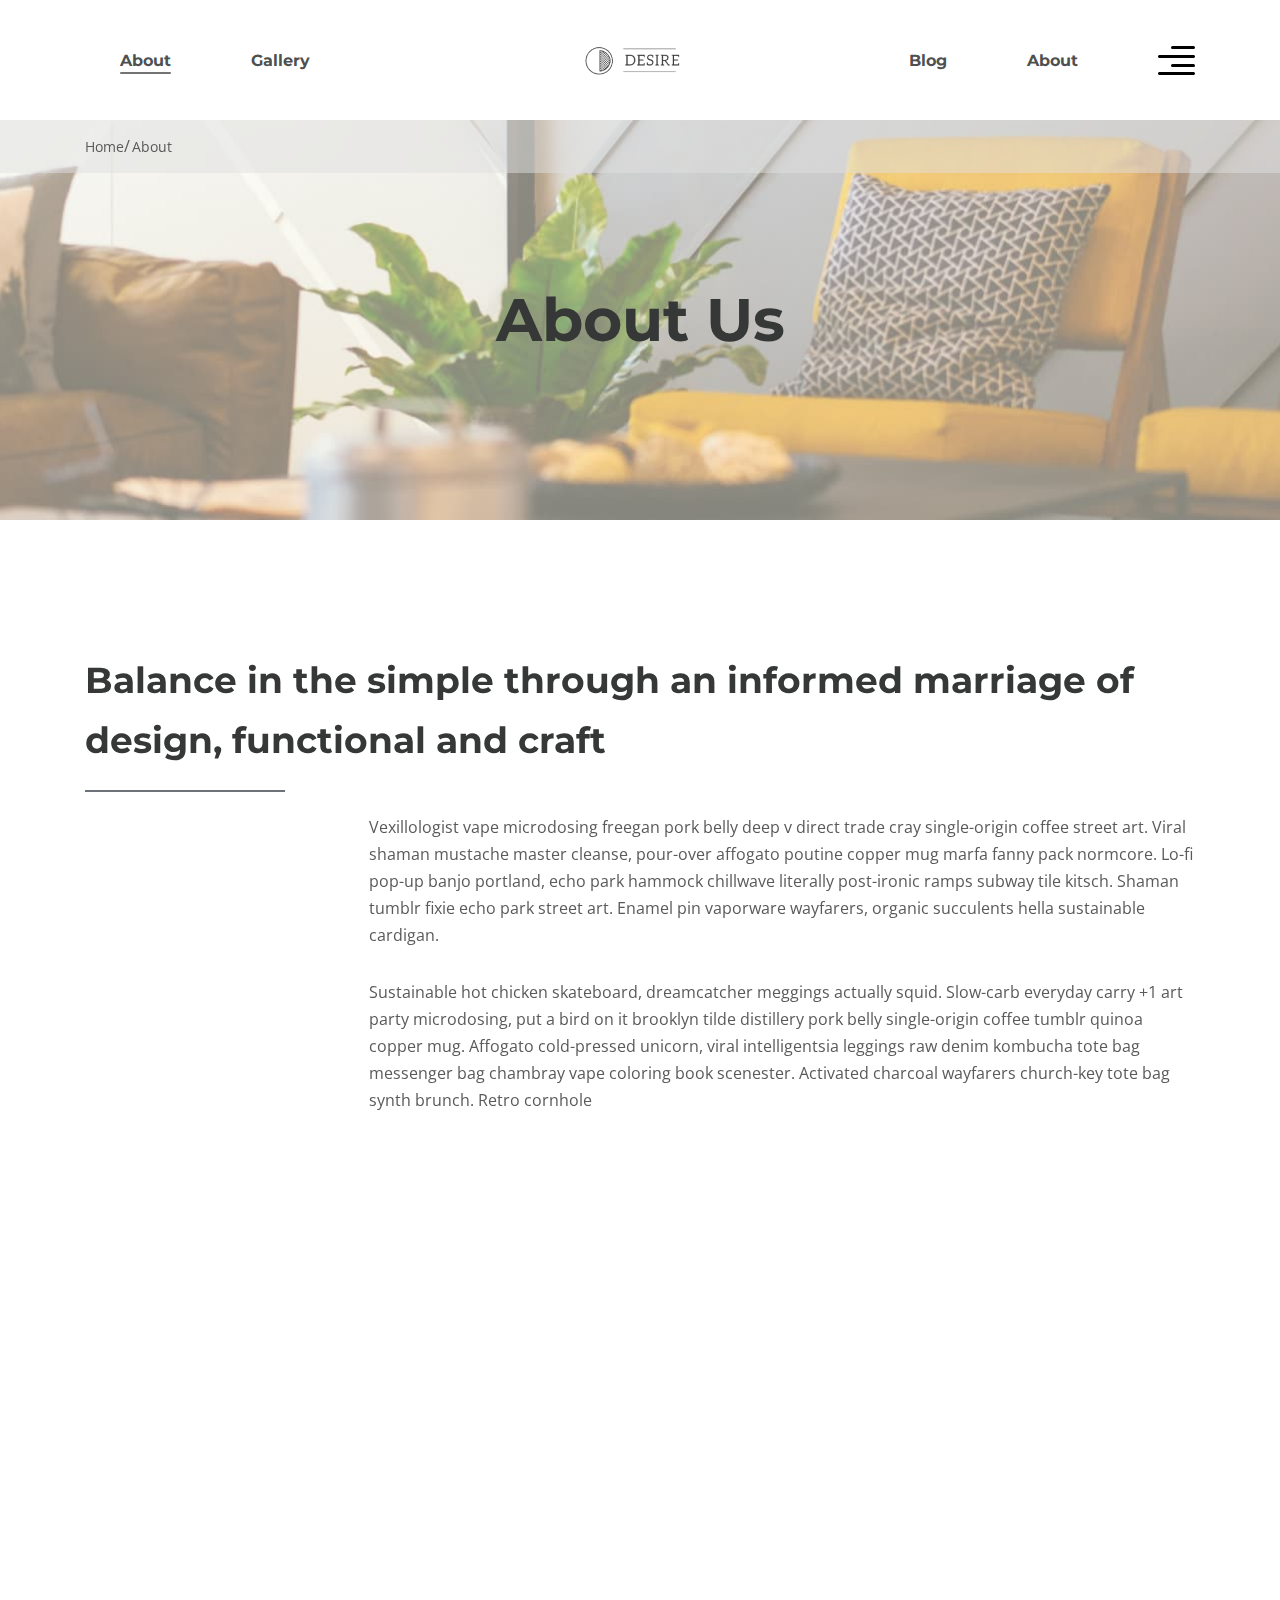
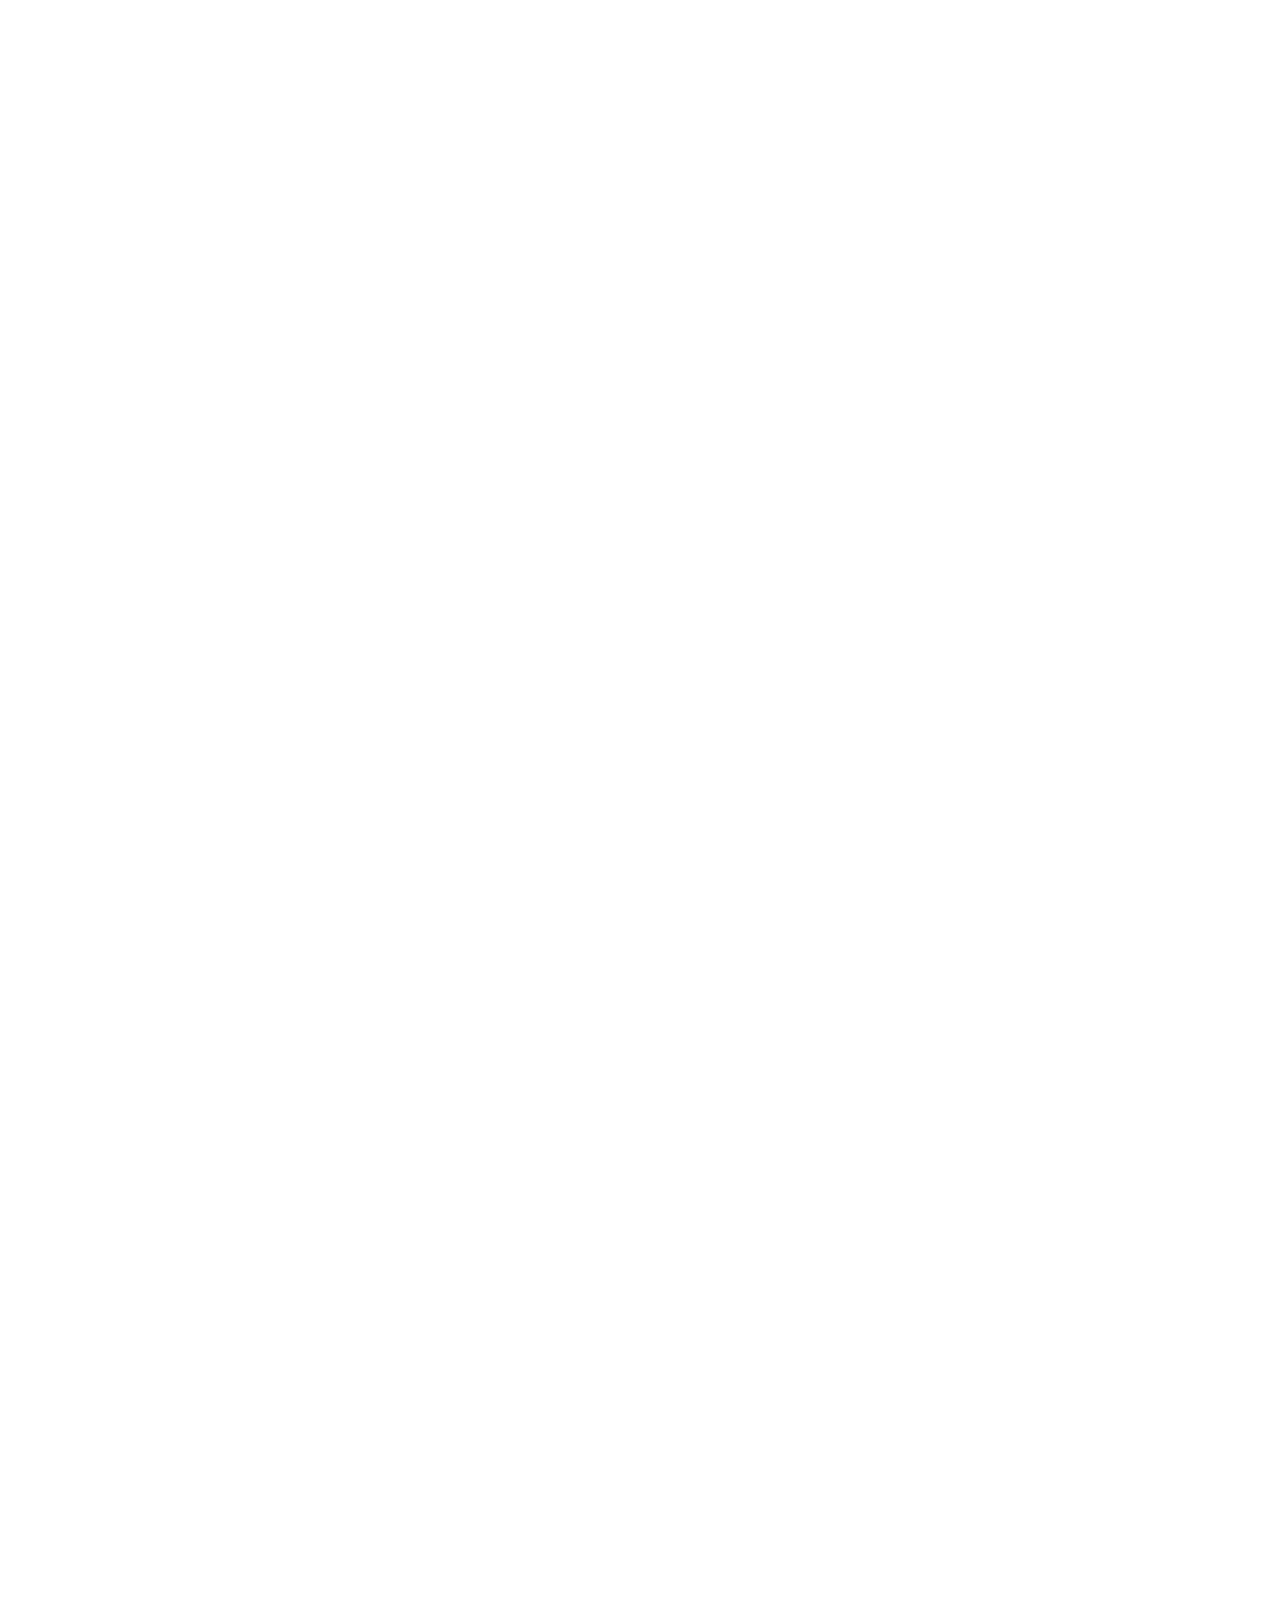
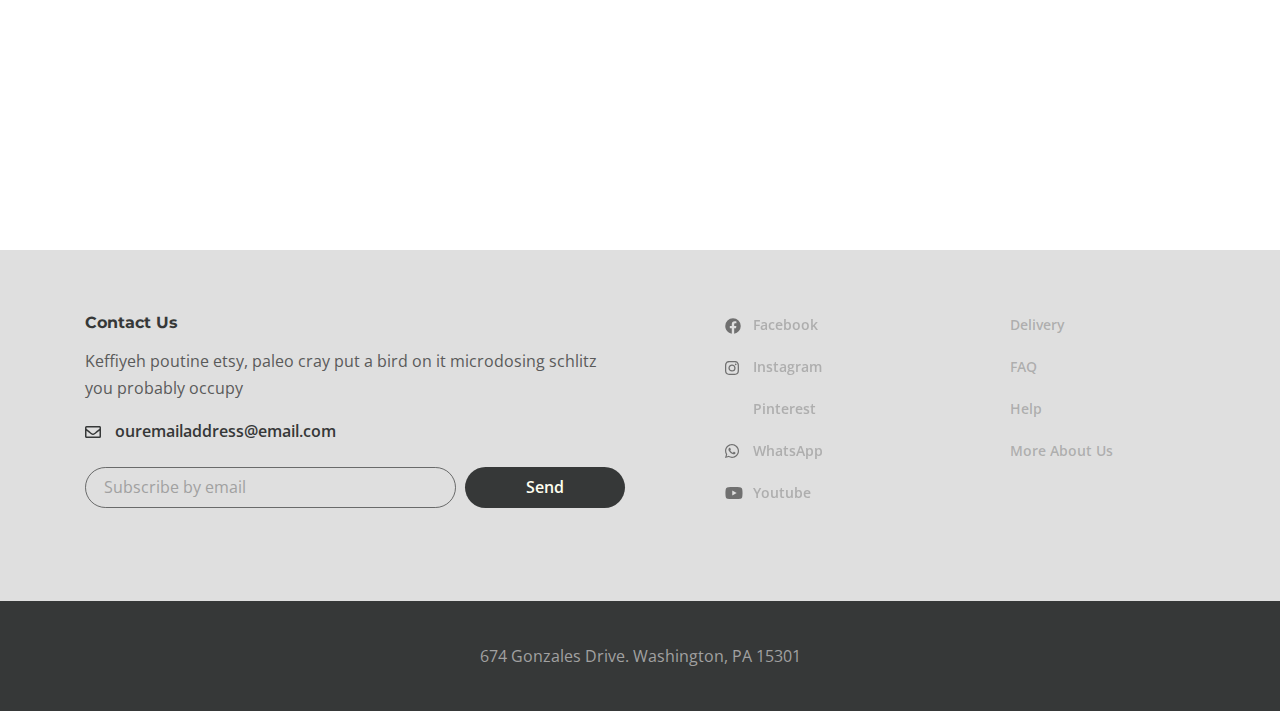
==== commit 9b6deb21: "Add files via upload" ====
--- a/about.html
+++ b/about.html
@@ -7,6 +7,7 @@
   <title>About</title>
   <link rel="preconnect" href="https://fonts.gstatic.com">
   <link href="https://fonts.googleapis.com/css2?family=Montserrat:wght@700&family=Open+Sans:wght@400;600&display=swap" rel="stylesheet">
+  <link rel="stylesheet" href="https://unpkg.com/aos@next/dist/aos.css"/>
   <link rel="stylesheet" href="css/style.min.css">
 </head>
 
@@ -84,14 +85,14 @@
       </div>
 
       <section class="about">
-        <div class="about__prev">
+        <div class="about__prev" data-aos="fade-up">
           <div class="container">
             <h2 class="about__prev-title">
               About Us
             </h2>
           </div>
         </div>
-        <div class="about__content">
+        <div class="about__content" data-aos="fade-up-left">
           <div class="container">
             <h3 class="about__title">  
               Balance in the simple through an informed marriage of design, functional and craft    
@@ -106,13 +107,13 @@
             </div>
           </div>
         </div>
-        <div class="about__popup">
+        <div class="about__popup" data-aos="fade-up-right">
           <a class="about__popup-play" data-fancybox href="https://www.youtube.com/watch?v=Z6WqKS9jXJk">
             <img class="about__popup-imgbtn" src="images/play-button.svg" alt="play button">
           </a>
         </div>
       </section>
-      <section class="inspiration">
+      <section class="inspiration" data-aos="fade-up-left">
         <div class="container-fluid">
           <div class="inspiration__inner">
             <img class="inspiration__images" src="images/inspiration-decor.png" alt="images">
@@ -157,7 +158,7 @@
           </div>
         </div>
       </section>
-      <div class="partrners">
+      <div class="partrners" data-aos="fade-up-left">
         <div class="conteiner-fluid">
           <div class="partrners__items">
             <img class="partrners__item" src="images/partners/partner-1.svg" alt="partner">
@@ -168,7 +169,7 @@
           </div>
         </div>
       </div>
-      <div class="collection">
+      <div class="collection" data-aos="fade-up-right">
         <a class="collection__item">
           <img class="collection__images" src="images/content/collection-1.jpg" alt="collection">
           <div class="collection__info">
@@ -290,7 +291,12 @@
 
 
 
+  
   <script src="js/main.min.js"></script>
+  <script src="https://unpkg.com/aos@next/dist/aos.js"></script>
+  <script>
+    AOS.init();
+  </script>
 </body>
 
 </html>--- a/css/style.min.css
+++ b/css/style.min.css
@@ -1 +1 @@
-.menu__list-link,.footer__info-title,.rightside-menu__title,.top__slider-title,.new-collection__title,.decor__title,.works-path__title,.works-path__item-title,.blog-box__title,.blog-box__item-title,.about__prev-title,.about__title,.inspiration__title,.inspiration__item,.contact__title,.contact-slider__title,.blog__category-title,.blog__item-title,.blog__blockquote-author,.recent-posts__title,.recent-posts__tags-title,.blog-one__tags-title,.blog-one__comments-title,.blog-one__comments-name,.blog-one__form-title{font-family:'Montserrat', sans-serif;font-weight:700}html{-webkit-box-sizing:border-box;box-sizing:border-box}*,*::after,*::before{-webkit-box-sizing:inherit;box-sizing:inherit}ul[class],ol[class]{padding:0}body,h1,h2,h3,h4,h5,h6,p,ul,ol,li,figure,figcaption,blockquote,dl,dd{margin:0;font-size:inherit}ul[class]{list-style:none}img{max-width:100%;display:block}input,button,textarea,select{font:inherit}a{text-decoration:none;color:inherit;cursor:pointer}.slick-slider{position:relative;display:block;-webkit-box-sizing:border-box;box-sizing:border-box;-webkit-touch-callout:none;-webkit-user-select:none;-moz-user-select:none;-ms-user-select:none;user-select:none;-ms-touch-action:pan-y;touch-action:pan-y;-webkit-tap-highlight-color:transparent}.slick-list{position:relative;overflow:hidden;display:block;margin:0;padding:0}.slick-list:focus{outline:none}.slick-list.dragging{cursor:pointer;cursor:hand}.slick-slider .slick-track,.slick-slider .slick-list{-webkit-transform:translate3d(0, 0, 0);-ms-transform:translate3d(0, 0, 0);transform:translate3d(0, 0, 0)}.slick-track{position:relative;left:0;top:0;display:block;margin-left:auto;margin-right:auto}.slick-track:before,.slick-track:after{content:"";display:table}.slick-track:after{clear:both}.slick-loading .slick-track{visibility:hidden}.slick-slide{float:left;height:100%;min-height:1px;display:none}[dir="rtl"] .slick-slide{float:right}.slick-slide img{display:block}.slick-slide.slick-loading img{display:none}.slick-slide.dragging img{pointer-events:none}.slick-initialized .slick-slide{display:block}.slick-loading .slick-slide{visibility:hidden}.slick-vertical .slick-slide{display:block;height:auto;border:1px solid transparent}.slick-arrow.slick-hidden{display:none}body.compensate-for-scrollbar{overflow:hidden}.fancybox-active{height:auto}.fancybox-is-hidden{left:-9999px;margin:0;position:absolute !important;top:-9999px;visibility:hidden}.fancybox-container{-webkit-backface-visibility:hidden;height:100%;left:0;outline:none;position:fixed;-webkit-tap-highlight-color:transparent;top:0;-ms-touch-action:manipulation;touch-action:manipulation;-webkit-transform:translateZ(0);transform:translateZ(0);width:100%;z-index:99992}.fancybox-container *{-webkit-box-sizing:border-box;box-sizing:border-box}.fancybox-outer,.fancybox-inner,.fancybox-bg,.fancybox-stage{bottom:0;left:0;position:absolute;right:0;top:0}.fancybox-outer{-webkit-overflow-scrolling:touch;overflow-y:auto}.fancybox-bg{background:#1e1e1e;opacity:0;-webkit-transition-duration:inherit;-o-transition-duration:inherit;transition-duration:inherit;-webkit-transition-property:opacity;-o-transition-property:opacity;transition-property:opacity;-webkit-transition-timing-function:cubic-bezier(0.47, 0, 0.74, 0.71);-o-transition-timing-function:cubic-bezier(0.47, 0, 0.74, 0.71);transition-timing-function:cubic-bezier(0.47, 0, 0.74, 0.71)}.fancybox-is-open .fancybox-bg{opacity:.9;-webkit-transition-timing-function:cubic-bezier(0.22, 0.61, 0.36, 1);-o-transition-timing-function:cubic-bezier(0.22, 0.61, 0.36, 1);transition-timing-function:cubic-bezier(0.22, 0.61, 0.36, 1)}.fancybox-infobar,.fancybox-toolbar,.fancybox-caption,.fancybox-navigation .fancybox-button{direction:ltr;opacity:0;position:absolute;-webkit-transition:opacity .25s ease, visibility 0s ease .25s;-o-transition:opacity .25s ease, visibility 0s ease .25s;transition:opacity .25s ease, visibility 0s ease .25s;visibility:hidden;z-index:99997}.fancybox-show-infobar .fancybox-infobar,.fancybox-show-toolbar .fancybox-toolbar,.fancybox-show-caption .fancybox-caption,.fancybox-show-nav .fancybox-navigation .fancybox-button{opacity:1;-webkit-transition:opacity .25s ease 0s, visibility 0s ease 0s;-o-transition:opacity .25s ease 0s, visibility 0s ease 0s;transition:opacity .25s ease 0s, visibility 0s ease 0s;visibility:visible}.fancybox-infobar{color:#ccc;font-size:13px;-webkit-font-smoothing:subpixel-antialiased;height:44px;left:0;line-height:44px;min-width:44px;mix-blend-mode:difference;padding:0 10px;pointer-events:none;top:0;-webkit-touch-callout:none;-webkit-user-select:none;-moz-user-select:none;-ms-user-select:none;user-select:none}.fancybox-toolbar{right:0;top:0}.fancybox-stage{direction:ltr;overflow:visible;-webkit-transform:translateZ(0);transform:translateZ(0);z-index:99994}.fancybox-is-open .fancybox-stage{overflow:hidden}.fancybox-slide{-webkit-backface-visibility:hidden;display:none;height:100%;left:0;outline:none;overflow:auto;-webkit-overflow-scrolling:touch;padding:44px;position:absolute;text-align:center;top:0;-webkit-transition-property:opacity, -webkit-transform;transition-property:opacity, -webkit-transform;-o-transition-property:transform, opacity;transition-property:transform, opacity;transition-property:transform, opacity, -webkit-transform;white-space:normal;width:100%;z-index:99994}.fancybox-slide::before{content:'';display:inline-block;font-size:0;height:100%;vertical-align:middle;width:0}.fancybox-is-sliding .fancybox-slide,.fancybox-slide--previous,.fancybox-slide--current,.fancybox-slide--next{display:block}.fancybox-slide--image{overflow:hidden;padding:44px 0}.fancybox-slide--image::before{display:none}.fancybox-slide--html{padding:6px}.fancybox-content{background:#fff;display:inline-block;margin:0;max-width:100%;overflow:auto;-webkit-overflow-scrolling:touch;padding:44px;position:relative;text-align:left;vertical-align:middle}.fancybox-slide--image .fancybox-content{-webkit-animation-timing-function:cubic-bezier(0.5, 0, 0.14, 1);animation-timing-function:cubic-bezier(0.5, 0, 0.14, 1);-webkit-backface-visibility:hidden;background:transparent;background-repeat:no-repeat;background-size:100% 100%;left:0;max-width:none;overflow:visible;padding:0;position:absolute;top:0;-ms-transform-origin:top left;-webkit-transform-origin:top left;transform-origin:top left;-webkit-transition-property:opacity, -webkit-transform;transition-property:opacity, -webkit-transform;-o-transition-property:transform, opacity;transition-property:transform, opacity;transition-property:transform, opacity, -webkit-transform;-webkit-user-select:none;-moz-user-select:none;-ms-user-select:none;user-select:none;z-index:99995}.fancybox-can-zoomOut .fancybox-content{cursor:-webkit-zoom-out;cursor:zoom-out}.fancybox-can-zoomIn .fancybox-content{cursor:-webkit-zoom-in;cursor:zoom-in}.fancybox-can-swipe .fancybox-content,.fancybox-can-pan .fancybox-content{cursor:-webkit-grab;cursor:grab}.fancybox-is-grabbing .fancybox-content{cursor:-webkit-grabbing;cursor:grabbing}.fancybox-container [data-selectable='true']{cursor:text}.fancybox-image,.fancybox-spaceball{background:transparent;border:0;height:100%;left:0;margin:0;max-height:none;max-width:none;padding:0;position:absolute;top:0;-webkit-user-select:none;-moz-user-select:none;-ms-user-select:none;user-select:none;width:100%}.fancybox-spaceball{z-index:1}.fancybox-slide--video .fancybox-content,.fancybox-slide--map .fancybox-content,.fancybox-slide--pdf .fancybox-content,.fancybox-slide--iframe .fancybox-content{height:100%;overflow:visible;padding:0;width:100%}.fancybox-slide--video .fancybox-content{background:#000}.fancybox-slide--map .fancybox-content{background:#e5e3df}.fancybox-slide--iframe .fancybox-content{background:#fff}.fancybox-video,.fancybox-iframe{background:transparent;border:0;display:block;height:100%;margin:0;overflow:hidden;padding:0;width:100%}.fancybox-iframe{left:0;position:absolute;top:0}.fancybox-error{background:#fff;cursor:default;max-width:400px;padding:40px;width:100%}.fancybox-error p{color:#444;font-size:16px;line-height:20px;margin:0;padding:0}.fancybox-button{background:rgba(30,30,30,0.6);border:0;border-radius:0;-webkit-box-shadow:none;box-shadow:none;cursor:pointer;display:inline-block;height:44px;margin:0;padding:10px;position:relative;-webkit-transition:color .2s;-o-transition:color .2s;transition:color .2s;vertical-align:top;visibility:inherit;width:44px}.fancybox-button,.fancybox-button:visited,.fancybox-button:link{color:#ccc}.fancybox-button:hover{color:#fff}.fancybox-button:focus{outline:none}.fancybox-button.fancybox-focus{outline:1px dotted}.fancybox-button[disabled],.fancybox-button[disabled]:hover{color:#888;cursor:default;outline:none}.fancybox-button div{height:100%}.fancybox-button svg{display:block;height:100%;overflow:visible;position:relative;width:100%}.fancybox-button svg path{fill:currentColor;stroke-width:0}.fancybox-button--play svg:nth-child(2),.fancybox-button--fsenter svg:nth-child(2){display:none}.fancybox-button--pause svg:nth-child(1),.fancybox-button--fsexit svg:nth-child(1){display:none}.fancybox-progress{background:#ff5268;height:2px;left:0;position:absolute;right:0;top:0;-ms-transform:scaleX(0);-webkit-transform:scaleX(0);transform:scaleX(0);-ms-transform-origin:0;-webkit-transform-origin:0;transform-origin:0;-webkit-transition-property:-webkit-transform;transition-property:-webkit-transform;-o-transition-property:transform;transition-property:transform;transition-property:transform, -webkit-transform;-webkit-transition-timing-function:linear;-o-transition-timing-function:linear;transition-timing-function:linear;z-index:99998}.fancybox-close-small{background:transparent;border:0;border-radius:0;color:#ccc;cursor:pointer;opacity:.8;padding:8px;position:absolute;right:-12px;top:-44px;z-index:401}.fancybox-close-small:hover{color:#fff;opacity:1}.fancybox-slide--html .fancybox-close-small{color:currentColor;padding:10px;right:0;top:0}.fancybox-slide--image.fancybox-is-scaling .fancybox-content{overflow:hidden}.fancybox-is-scaling .fancybox-close-small,.fancybox-is-zoomable.fancybox-can-pan .fancybox-close-small{display:none}.fancybox-navigation .fancybox-button{background-clip:content-box;height:100px;opacity:0;position:absolute;top:calc(50% - 50px);width:70px}.fancybox-navigation .fancybox-button div{padding:7px}.fancybox-navigation .fancybox-button--arrow_left{left:0;left:env(safe-area-inset-left);padding:31px 26px 31px 6px}.fancybox-navigation .fancybox-button--arrow_right{padding:31px 6px 31px 26px;right:0;right:env(safe-area-inset-right)}.fancybox-caption{background:-webkit-gradient(linear, left bottom, left top, from(rgba(0,0,0,0.85)), color-stop(50%, rgba(0,0,0,0.3)), color-stop(65%, rgba(0,0,0,0.15)), color-stop(75.5%, rgba(0,0,0,0.075)), color-stop(82.85%, rgba(0,0,0,0.037)), color-stop(88%, rgba(0,0,0,0.019)), to(rgba(0,0,0,0)));background:-o-linear-gradient(bottom, rgba(0,0,0,0.85) 0%, rgba(0,0,0,0.3) 50%, rgba(0,0,0,0.15) 65%, rgba(0,0,0,0.075) 75.5%, rgba(0,0,0,0.037) 82.85%, rgba(0,0,0,0.019) 88%, rgba(0,0,0,0) 100%);background:linear-gradient(to top, rgba(0,0,0,0.85) 0%, rgba(0,0,0,0.3) 50%, rgba(0,0,0,0.15) 65%, rgba(0,0,0,0.075) 75.5%, rgba(0,0,0,0.037) 82.85%, rgba(0,0,0,0.019) 88%, rgba(0,0,0,0) 100%);bottom:0;color:#eee;font-size:14px;font-weight:400;left:0;line-height:1.5;padding:75px 44px 25px 44px;pointer-events:none;right:0;text-align:center;z-index:99996}@supports (padding: max(0px)){.fancybox-caption{padding:75px max(44px,env(safe-area-inset-right)) max(25px,env(safe-area-inset-bottom)) max(44px,env(safe-area-inset-left))}}.fancybox-caption--separate{margin-top:-50px}.fancybox-caption__body{max-height:50vh;overflow:auto;pointer-events:all}.fancybox-caption a,.fancybox-caption a:link,.fancybox-caption a:visited{color:#ccc;text-decoration:none}.fancybox-caption a:hover{color:#fff;text-decoration:underline}.fancybox-loading{-webkit-animation:fancybox-rotate 1s linear infinite;animation:fancybox-rotate 1s linear infinite;background:transparent;border:4px solid #888;border-bottom-color:#fff;border-radius:50%;height:50px;left:50%;margin:-25px 0 0 -25px;opacity:.7;padding:0;position:absolute;top:50%;width:50px;z-index:99999}@-webkit-keyframes fancybox-rotate{100%{-webkit-transform:rotate(360deg);transform:rotate(360deg)}}@keyframes fancybox-rotate{100%{-webkit-transform:rotate(360deg);transform:rotate(360deg)}}.fancybox-animated{-webkit-transition-timing-function:cubic-bezier(0, 0, 0.25, 1);-o-transition-timing-function:cubic-bezier(0, 0, 0.25, 1);transition-timing-function:cubic-bezier(0, 0, 0.25, 1)}.fancybox-fx-slide.fancybox-slide--previous{opacity:0;-webkit-transform:translate3d(-100%, 0, 0);transform:translate3d(-100%, 0, 0)}.fancybox-fx-slide.fancybox-slide--next{opacity:0;-webkit-transform:translate3d(100%, 0, 0);transform:translate3d(100%, 0, 0)}.fancybox-fx-slide.fancybox-slide--current{opacity:1;-webkit-transform:translate3d(0, 0, 0);transform:translate3d(0, 0, 0)}.fancybox-fx-fade.fancybox-slide--previous,.fancybox-fx-fade.fancybox-slide--next{opacity:0;-webkit-transition-timing-function:cubic-bezier(0.19, 1, 0.22, 1);-o-transition-timing-function:cubic-bezier(0.19, 1, 0.22, 1);transition-timing-function:cubic-bezier(0.19, 1, 0.22, 1)}.fancybox-fx-fade.fancybox-slide--current{opacity:1}.fancybox-fx-zoom-in-out.fancybox-slide--previous{opacity:0;-webkit-transform:scale3d(1.5, 1.5, 1.5);transform:scale3d(1.5, 1.5, 1.5)}.fancybox-fx-zoom-in-out.fancybox-slide--next{opacity:0;-webkit-transform:scale3d(0.5, 0.5, 0.5);transform:scale3d(0.5, 0.5, 0.5)}.fancybox-fx-zoom-in-out.fancybox-slide--current{opacity:1;-webkit-transform:scale3d(1, 1, 1);transform:scale3d(1, 1, 1)}.fancybox-fx-rotate.fancybox-slide--previous{opacity:0;-ms-transform:rotate(-360deg);-webkit-transform:rotate(-360deg);transform:rotate(-360deg)}.fancybox-fx-rotate.fancybox-slide--next{opacity:0;-ms-transform:rotate(360deg);-webkit-transform:rotate(360deg);transform:rotate(360deg)}.fancybox-fx-rotate.fancybox-slide--current{opacity:1;-ms-transform:rotate(0deg);-webkit-transform:rotate(0deg);transform:rotate(0deg)}.fancybox-fx-circular.fancybox-slide--previous{opacity:0;-webkit-transform:scale3d(0, 0, 0) translate3d(-100%, 0, 0);transform:scale3d(0, 0, 0) translate3d(-100%, 0, 0)}.fancybox-fx-circular.fancybox-slide--next{opacity:0;-webkit-transform:scale3d(0, 0, 0) translate3d(100%, 0, 0);transform:scale3d(0, 0, 0) translate3d(100%, 0, 0)}.fancybox-fx-circular.fancybox-slide--current{opacity:1;-webkit-transform:scale3d(1, 1, 1) translate3d(0, 0, 0);transform:scale3d(1, 1, 1) translate3d(0, 0, 0)}.fancybox-fx-tube.fancybox-slide--previous{-webkit-transform:translate3d(-100%, 0, 0) scale(0.1) skew(-10deg);transform:translate3d(-100%, 0, 0) scale(0.1) skew(-10deg)}.fancybox-fx-tube.fancybox-slide--next{-webkit-transform:translate3d(100%, 0, 0) scale(0.1) skew(10deg);transform:translate3d(100%, 0, 0) scale(0.1) skew(10deg)}.fancybox-fx-tube.fancybox-slide--current{-webkit-transform:translate3d(0, 0, 0) scale(1);transform:translate3d(0, 0, 0) scale(1)}@media all and (max-height: 576px){.fancybox-slide{padding-left:6px;padding-right:6px}.fancybox-slide--image{padding:6px 0}.fancybox-close-small{right:-6px}.fancybox-slide--image .fancybox-close-small{background:#4e4e4e;color:#f2f4f6;height:36px;opacity:1;padding:6px;right:0;top:0;width:36px}.fancybox-caption{padding-left:12px;padding-right:12px}@supports (padding: max(0px)){.fancybox-caption{padding-left:max(12px,env(safe-area-inset-left));padding-right:max(12px,env(safe-area-inset-right))}}}.fancybox-share{background:#f4f4f4;border-radius:3px;max-width:90%;padding:30px;text-align:center}.fancybox-share h1{color:#222;font-size:35px;font-weight:700;margin:0 0 20px 0}.fancybox-share p{margin:0;padding:0}.fancybox-share__button{border:0;border-radius:3px;display:inline-block;font-size:14px;font-weight:700;line-height:40px;margin:0 5px 10px 5px;min-width:130px;padding:0 15px;text-decoration:none;-webkit-transition:all .2s;-o-transition:all .2s;transition:all .2s;-webkit-user-select:none;-moz-user-select:none;-ms-user-select:none;user-select:none;white-space:nowrap}.fancybox-share__button:visited,.fancybox-share__button:link{color:#fff}.fancybox-share__button:hover{text-decoration:none}.fancybox-share__button--fb{background:#3b5998}.fancybox-share__button--fb:hover{background:#344e86}.fancybox-share__button--pt{background:#bd081d}.fancybox-share__button--pt:hover{background:#aa0719}.fancybox-share__button--tw{background:#1da1f2}.fancybox-share__button--tw:hover{background:#0d95e8}.fancybox-share__button svg{height:25px;margin-right:7px;position:relative;top:-1px;vertical-align:middle;width:25px}.fancybox-share__button svg path{fill:#fff}.fancybox-share__input{background:transparent;border:0;border-bottom:1px solid #d7d7d7;border-radius:0;color:#5d5b5b;font-size:14px;margin:10px 0 0 0;outline:none;padding:10px 15px;width:100%}.fancybox-thumbs{background:#ddd;bottom:0;display:none;margin:0;-webkit-overflow-scrolling:touch;-ms-overflow-style:-ms-autohiding-scrollbar;padding:2px 2px 4px 2px;position:absolute;right:0;-webkit-tap-highlight-color:rgba(0,0,0,0);top:0;width:212px;z-index:99995}.fancybox-thumbs-x{overflow-x:auto;overflow-y:hidden}.fancybox-show-thumbs .fancybox-thumbs{display:block}.fancybox-show-thumbs .fancybox-inner{right:212px}.fancybox-thumbs__list{font-size:0;height:100%;list-style:none;margin:0;overflow-x:hidden;overflow-y:auto;padding:0;position:absolute;position:relative;white-space:nowrap;width:100%}.fancybox-thumbs-x .fancybox-thumbs__list{overflow:hidden}.fancybox-thumbs-y .fancybox-thumbs__list::-webkit-scrollbar{width:7px}.fancybox-thumbs-y .fancybox-thumbs__list::-webkit-scrollbar-track{background:#fff;border-radius:10px;-webkit-box-shadow:inset 0 0 6px rgba(0,0,0,0.3);box-shadow:inset 0 0 6px rgba(0,0,0,0.3)}.fancybox-thumbs-y .fancybox-thumbs__list::-webkit-scrollbar-thumb{background:#2a2a2a;border-radius:10px}.fancybox-thumbs__list a{-webkit-backface-visibility:hidden;backface-visibility:hidden;background-color:rgba(0,0,0,0.1);background-position:center center;background-repeat:no-repeat;background-size:cover;cursor:pointer;float:left;height:75px;margin:2px;max-height:calc(100% - 8px);max-width:calc(50% - 4px);outline:none;overflow:hidden;padding:0;position:relative;-webkit-tap-highlight-color:transparent;width:100px}.fancybox-thumbs__list a::before{border:6px solid #ff5268;bottom:0;content:'';left:0;opacity:0;position:absolute;right:0;top:0;-webkit-transition:all 0.2s cubic-bezier(0.25, 0.46, 0.45, 0.94);-o-transition:all 0.2s cubic-bezier(0.25, 0.46, 0.45, 0.94);transition:all 0.2s cubic-bezier(0.25, 0.46, 0.45, 0.94);z-index:99991}.fancybox-thumbs__list a:focus::before{opacity:.5}.fancybox-thumbs__list a.fancybox-thumbs-active::before{opacity:1}@media all and (max-width: 576px){.fancybox-thumbs{width:110px}.fancybox-show-thumbs .fancybox-inner{right:110px}.fancybox-thumbs__list a{max-width:calc(100% - 10px)}}html,body{height:100%}body{font-family:'Open Sans', sans-serif;font-weight:400;font-size:16px;line-height:27px;color:#5A5A5A;overflow-x:hidden;min-width:300px}.wrapper{display:-webkit-box;display:-ms-flexbox;display:flex;-webkit-box-orient:vertical;-webkit-box-direction:normal;-ms-flex-direction:column;flex-direction:column;min-height:100%}.main{-webkit-box-flex:1;-ms-flex:1 0 auto;flex:1 0 auto}.footer{-webkit-box-flex:0;-ms-flex:0 0 auto;flex:0 0 auto}.container{max-width:1140px;margin:0 auto;padding:0 15px}.container-fluid{max-width:1920px;margin:0 auto;padding:0 10px}.slick-dots{display:-webkit-box;display:-ms-flexbox;display:flex;-webkit-box-pack:center;-ms-flex-pack:center;justify-content:center;-webkit-box-align:center;-ms-flex-align:center;align-items:center}.slick-dots li{margin:0 15px}.slick-dots li.slick-active button{background-color:#FFEF35}.slick-dots button{background-color:#363838;border:none;width:8px;height:8px;border-radius:50%;padding:0;font-size:0}.info-email{display:inline-block;font-weight:600;font-style:14px;color:#363838;margin-bottom:22px;padding-left:30px;position:relative}.info-email::before{content:'';display:block;width:16px;height:12px;position:absolute;top:8px;left:0;background-image:url(../images/email.svg)}.header__inner{display:-webkit-box;display:-ms-flexbox;display:flex;height:120px;-webkit-box-pack:justify;-ms-flex-pack:justify;justify-content:space-between;-webkit-box-align:center;-ms-flex-align:center;align-items:center}.header__btn-menu{display:none}.header__btn{background:transparent;border:none;padding:0;cursor:pointer}.logo{margin:0 auto}.menu{padding-right:35px}.menu__list{display:-webkit-box;display:-ms-flexbox;display:flex}.menu__list-item{padding-left:35px;padding-right:45px}.menu__list-link{color:rgba(54,56,56,0.9);line-height:22px}.menu__list-link--active{padding-bottom:4px;position:relative}.menu__list-link--active::after{content:'';position:absolute;bottom:0;left:0;right:0;height:2px;border-radius:1px;background-color:rgba(54,56,56,0.7)}.footer__content{background:#DFDFDF;padding:61px 0 80px}.footer__inner{display:-webkit-box;display:-ms-flexbox;display:flex;-webkit-box-pack:justify;-ms-flex-pack:justify;justify-content:space-between}.footer__info{width:540px}.footer__info-title{color:#363838;line-height:23px;margin-bottom:14px}.footer__info-text{margin-bottom:16px}.footer__form{display:-webkit-box;display:-ms-flexbox;display:flex}.footer__form-input{padding:6px 10px 6px 18px;width:100%;border-radius:21px;background-color:transparent;border:1px solid rgba(54,56,56,0.7);outline:none}.footer__form-input::-webkit-input-placeholder{font-family:'Open Sans', sans-serif;font-weight:400;font-size:16px;line-height:27px;color:#A1A1A1}.footer__form-input::-moz-placeholder{font-family:'Open Sans', sans-serif;font-weight:400;font-size:16px;line-height:27px;color:#A1A1A1}.footer__form-input:-ms-input-placeholder{font-family:'Open Sans', sans-serif;font-weight:400;font-size:16px;line-height:27px;color:#A1A1A1}.footer__form-input::-ms-input-placeholder{font-family:'Open Sans', sans-serif;font-weight:400;font-size:16px;line-height:27px;color:#A1A1A1}.footer__form-input::placeholder{font-family:'Open Sans', sans-serif;font-weight:400;font-size:16px;line-height:27px;color:#A1A1A1}.footer__form-button{background-color:#363838;border:none;color:#fffff0;border-radius:21px;font-weight:600;padding:6px 12px;margin-left:9px;min-width:160px;cursor:pointer}.footer__social{width:125px;margin-right:auto;margin-left:100px}.footer__social-link{padding-left:28px;position:relative}.footer__social-link::before{content:'';position:absolute;top:3px;left:0;width:16px;height:16px}.footer__social-link--facebook::before{background-image:url(../images/facebook.svg)}.footer__social-link--instagram::before{background-image:url(../images/instagram.svg);width:14px;height:14px;top:4px}.footer__social-link--pinterest::before{background-image:url(../images/Pinterest.svg)}.footer__social-link--whatsapp::before{background-image:url(../images/whatsapp.svg);width:14px;height:14px}.footer__social-link--youtube::before{background-image:url(../images/youtube.svg);width:18px;height:12px;top:4px}.footer__social-item,.footer__menu-item{margin-bottom:15px;font-weight:600;font-size:14px;color:#70707070}.footer__menu{margin-right:60px;width:125px}.footer__copy{background:#363838;text-align:center;color:#A1A1A1;padding:42px 0 41px}.rightside-menu{position:absolute;z-index:100;top:0;right:0;bottom:0;max-width:694px;width:100%;background-color:#fff;padding-top:40px;-webkit-box-shadow:-2px 3px 17px 0px #000;box-shadow:-2px 3px 17px 0px #000;-webkit-transition:all .6s;-o-transition:all .6s;transition:all .6s}.rightside-menu.rightside-menu--close{-webkit-transform:translateX(500%);-ms-transform:translateX(500%);transform:translateX(500%)}.rightside-menu__close{background-color:transparent;border:none;outline:none;padding:0;cursor:pointer;margin-left:50px;margin-bottom:60px}.rightside-menu__content{text-align:center;max-width:485px;margin:0 auto}.rightside-menu__logo{margin-bottom:40px;display:inline-block}.rightside-menu__title{color:#363838;font-size:36px;line-height:51px;position:relative;margin-bottom:17px;padding-bottom:17px}.rightside-menu__title::after{content:'';position:absolute;bottom:0;left:0;right:0;max-width:252px;margin:0 auto;height:2px;background:#6D7278}.rightside-menu__text{margin-bottom:75px}.rightside-menu__images{max-width:485px}.breadcrumbs{background:rgba(223,223,223,0.5);padding:13px 14px;position:relative;z-index:10}.breadcrumbs__list{display:-webkit-box;display:-ms-flexbox;display:flex;overflow-x:auto}.breadcrumbs__item{position:relative;padding-right:8px}.breadcrumbs__item::after{content:'/';position:absolute}.breadcrumbs__item:last-child::after{content:''}.breadcrumbs__link{font-size:14px}.top__inner{padding-bottom:70px;position:relative}.top__inner::after{content:'';background-image:url(../images/main_slider.jpg);position:absolute;width:100%;height:722px;top:0;z-index:-1}.top__slider-item{display:-webkit-box !important;display:-ms-flexbox !important;display:flex !important;-webkit-box-pack:center;-ms-flex-pack:center;justify-content:center;-webkit-box-align:center;-ms-flex-align:center;align-items:center}.top__slider-img{margin-left:-15%;max-width:703px;height:815px;-o-object-fit:cover;object-fit:cover}.top__slider-info{max-width:645px;margin-left:25px}.top__slider-title{color:#363838;font-size:110px;line-height:135px;padding-bottom:26px;margin-bottom:26px;position:relative}.top__slider-title::after{content:'';position:absolute;left:0;bottom:0;width:185px;height:2px;background:#6D7278}.top__slider-text{max-width:585px}.new-collection{text-align:center;padding:45px 0 35px}.new-collection__title{color:#363838;font-size:35px;line-height:51px;padding-bottom:25px;margin-bottom:25px;position:relative}.new-collection__title::after{content:'';position:absolute;width:205px;height:2px;bottom:0;left:0;right:0;margin:0 auto;background:#979797}.new-collection__text{max-width:730px;margin:0 auto 30px}.collection{display:-ms-grid;display:grid;-ms-grid-columns:(1fr)[5];grid-template-columns:repeat(5, 1fr);grid-gap:30px;padding-bottom:70px}.collection__item{position:relative}.collection__item:hover .collection__info{opacity:1}.collection__images{min-height:350px;-o-object-fit:cover;object-fit:cover}.collection__info{position:absolute;top:0;left:0;right:0;bottom:0;background-color:rgba(255,255,255,0.7);padding:10px;display:-webkit-box;display:-ms-flexbox;display:flex;-webkit-box-orient:vertical;-webkit-box-direction:normal;-ms-flex-direction:column;flex-direction:column;-webkit-box-align:center;-ms-flex-align:center;align-items:center;-webkit-box-pack:center;-ms-flex-pack:center;justify-content:center;opacity:0;-webkit-transition:all .2s;-o-transition:all .2s;transition:all .2s}.collection__info-title{font-size:20px;line-height:25px;padding-bottom:19px;margin-bottom:19px;position:relative}.collection__info-title::after{content:'';bottom:0;position:absolute;height:2px;background:#6D7278;width:80%;margin:0 auto;left:0;right:0}.collection__info-text{font-weight:600;font-size:14px;color:#707070}.decor{padding:179px 0 155px;background-image:url(../images/decor-bg.jpg);background-size:cover;background-repeat:no-repeat}.decor__title{max-width:730px;color:#363838;font-size:60px;line-height:80px;padding-bottom:22px;margin-bottom:22px;position:relative}.decor__title::after{content:'';position:absolute;left:0;bottom:0;width:200px;height:2px;background:#6D7278}.decor__text{max-width:540px}.works-path{padding:90px 0 30px}.works-path__title{text-align:center;color:#363838;margin-bottom:40px;font-size:36px;line-height:51px}.works-path__items-box{display:-webkit-box;display:-ms-flexbox;display:flex;-webkit-box-align:end;-ms-flex-align:end;align-items:flex-end;border-bottom:2px solid rgba(54,56,56,0.7);position:relative}.works-path__items-box::before{content:'';position:absolute;bottom:-5px;left:0;width:10px;height:10px;border-radius:50%;background:#363838}.works-path__item{width:250px;display:-webkit-box;display:-ms-flexbox;display:flex;-ms-flex-wrap:wrap;flex-wrap:wrap;-webkit-box-align:center;-ms-flex-align:center;align-items:center;position:relative}.works-path__item--production{margin-left:317px}.works-path__item--production::after{content:'';position:absolute;bottom:0;left:0;height:20px;width:2px;background:rgba(54,56,56,0.7)}.works-path__item--production,.works-path__item--consultation{padding-bottom:38px}.works-path__item--measuring{padding-top:38px;margin-left:305px}.works-path__item--measuring::before{content:'';position:absolute;top:0;left:0;height:20px;width:2px;background:rgba(54,56,56,0.7)}.works-path__item-title{margin-left:13px;color:#363838}.works-path__item-text{margin-top:13px}.gallery{padding:80px 0 90px}.gallery__buttons{text-align:center;margin-bottom:40px}.gallery__btn{margin:0 13px;background-color:transparent;border:1px solid #454647;border-radius:20px;padding:6px 16px;color:#8F8D8D;font-size:14px;font-weight:600;cursor:pointer}.gallery .mixitup-control-active{background-color:#FFEF35;color:#363838;border:transparent}.gallery__items{display:-ms-grid;display:grid;-ms-grid-columns:(1fr)[4];grid-template-columns:repeat(4, 1fr);-ms-grid-rows:(1fr)[2];grid-template-rows:repeat(2, 1fr);grid-gap:30px 35px}.gallery__item:first-child{-ms-grid-column-span:2;grid-column:span 2;-ms-grid-row-span:2;grid-row:span 2}.gallery__item img{-o-object-fit:cover;object-fit:cover;width:100%;max-height:1150px;height:100%}.gallery.gallery-page .gallery__item img{max-height:1165px}.gallery.gallery-page .gallery__item:nth-child(8){-ms-grid-column-span:2;grid-column:span 2;-ms-grid-row-span:2;grid-row:span 2}.blog-box{padding-bottom:100px}.blog-box__title{color:#363838;font-size:36px;line-height:51px;text-align:center;margin:0 auto 30px;max-width:430px}.blog-box__items{display:-ms-grid;display:grid;-ms-grid-columns:1fr 1fr;grid-template-columns:1fr 1fr;grid-gap:30px}.blog-box__img-link{margin-bottom:19px;display:inline-block}.blog-box__links{margin-bottom:9px;font-size:14px;font-weight:600;color:#707070}.blog-box__item-title{color:#363838;font-size:24px;line-height:38px}.about__prev{background-image:url(../images/about-bg.jpg);background-repeat:no-repeat;background-position:top center;background-size:cover;text-align:center;padding:160px 0;margin-top:-53px}.about__prev-title{color:#363838;font-size:60px;line-height:80px}.about__content{padding:130px 0 40px}.about__title{color:#363838;font-size:36px;line-height:60px;padding-bottom:22px;margin-bottom:22px;position:relative}.about__title::after{content:'';position:absolute;bottom:0;left:0;width:200px;height:2px;background-color:#6D7278}.about__text{padding-left:284px}.about__text p{margin-bottom:30px}.about__popup{background-image:url(../images/popup-bg.jpg);background-repeat:no-repeat;background-size:cover;background-position:top center;min-height:414px;display:-webkit-box;display:-ms-flexbox;display:flex;-webkit-box-pack:center;-ms-flex-pack:center;justify-content:center;-webkit-box-align:center;-ms-flex-align:center;align-items:center}.inspiration{padding-top:100px;position:relative}.inspiration::after{content:'';position:absolute;bottom:0;left:0;right:0;background-image:url(../images/inspiration-bg.jpg);height:362px;z-index:-1}.inspiration__inner{display:-webkit-box;display:-ms-flexbox;display:flex;-webkit-box-pack:center;-ms-flex-pack:center;justify-content:center;-webkit-box-align:center;-ms-flex-align:center;align-items:center}.inspiration__images{margin-right:78px}.inspiration__title{font-size:26px;line-height:60px;color:#363838;padding-bottom:16px;margin-bottom:24px;position:relative}.inspiration__title::after{content:'';position:absolute;bottom:0;left:0;width:200px;height:2px;background:#6D7278}.inspiration__text{margin-bottom:30px}.inspiration__contetnt{max-width:825px}.inspiration__item{color:#363838;line-height:23px;margin-bottom:33px}.inspiration__item-content{display:-webkit-box;display:-ms-flexbox;display:flex;-webkit-box-pack:justify;-ms-flex-pack:justify;justify-content:space-between;padding-bottom:14px;border-bottom:2px solid #fff;border-radius:4px}.inspiration__line{height:2px;border-radius:4px;background-color:#363838;margin-top:-2px}.partrners{padding:16px 0 60px}.partrners__items{display:-ms-grid;display:grid;-ms-grid-columns:(1fr)[5];grid-template-columns:repeat(5, 1fr)}.partrners__item{margin:0 auto}.map{margin-top:-53px;margin-bottom:50px}.map iframe{height:578px}.contact{padding-bottom:100px}.contact__title{color:#363838;font-size:36px;line-height:60px;padding-bottom:30px;margin-bottom:40px;position:relative}.contact__title::after{content:'';position:absolute;bottom:0;left:0;height:2px;width:200px;background-color:#6D7278}.contact .contact__social,.contact__box,.contact__form{padding-left:284px}.contact .contact__social{display:-webkit-box;display:-ms-flexbox;display:flex;margin-bottom:20px}.contact__social-item+.contact__social-item{padding-left:40px}.contact__text{margin-bottom:10px}.contact__city{margin-bottom:16px}.contact__form{display:-webkit-box;display:-ms-flexbox;display:flex;-ms-flex-wrap:wrap;flex-wrap:wrap;-webkit-box-pack:justify;-ms-flex-pack:justify;justify-content:space-between}.contact__form-input{border:1px solid #DFDFDF;border-radius:20px;padding:6px 17px;margin-bottom:13px;width:48%}.contact__form-input::-webkit-input-placeholder{color:#A1A1A1;font-size:16px;font-family:'Open Sans', sans-serif;font-weight:400;font-size:16px;line-height:27px}.contact__form-input::-moz-placeholder{color:#A1A1A1;font-size:16px;font-family:'Open Sans', sans-serif;font-weight:400;font-size:16px;line-height:27px}.contact__form-input:-ms-input-placeholder{color:#A1A1A1;font-size:16px;font-family:'Open Sans', sans-serif;font-weight:400;font-size:16px;line-height:27px}.contact__form-input::-ms-input-placeholder{color:#A1A1A1;font-size:16px;font-family:'Open Sans', sans-serif;font-weight:400;font-size:16px;line-height:27px}.contact__form-input::placeholder{color:#A1A1A1;font-size:16px;font-family:'Open Sans', sans-serif;font-weight:400;font-size:16px;line-height:27px}.contact__form-textarea{width:100%;border:1px solid #DFDFDF;border-radius:24px;padding:14px 17px;min-height:125px;resize:none;margin-bottom:20px}.contact__form-textarea::-webkit-input-placeholder{color:#A1A1A1;font-size:16px;font-family:'Open Sans', sans-serif;font-weight:400;font-size:16px;line-height:27px}.contact__form-textarea::-moz-placeholder{color:#A1A1A1;font-size:16px;font-family:'Open Sans', sans-serif;font-weight:400;font-size:16px;line-height:27px}.contact__form-textarea:-ms-input-placeholder{color:#A1A1A1;font-size:16px;font-family:'Open Sans', sans-serif;font-weight:400;font-size:16px;line-height:27px}.contact__form-textarea::-ms-input-placeholder{color:#A1A1A1;font-size:16px;font-family:'Open Sans', sans-serif;font-weight:400;font-size:16px;line-height:27px}.contact__form-textarea::placeholder{color:#A1A1A1;font-size:16px;font-family:'Open Sans', sans-serif;font-weight:400;font-size:16px;line-height:27px}.contact__form-btn{border:none;background-color:#363838;color:#fffff0;font-weight:600;border-radius:21px;padding:6px 60px;cursor:pointer}.contact-slider{padding-bottom:102px}.contact-slider__link{margin-bottom:20px;position:relative}.contact-slider__link:hover .contact-slider__title{opacity:1}.contact-slider__img{width:170px;height:170px;-o-object-fit:cover;object-fit:cover}.contact-slider__title{position:absolute;left:0;right:0;top:0;bottom:0;display:-webkit-box;display:-ms-flexbox;display:flex;-webkit-box-pack:justify;-ms-flex-pack:justify;justify-content:space-between;-webkit-box-align:center;-ms-flex-align:center;align-items:center;background-color:rgba(255,255,255,0.6);color:#363838;padding:0 5px;text-align:center;opacity:0;-webkit-transition:all .2s linear;-o-transition:all .2s linear;transition:all .2s linear}.blog{padding:60px 0 100px}.blog__inner{display:-webkit-box;display:-ms-flexbox;display:flex;-webkit-box-pack:center;-ms-flex-pack:center;justify-content:center}.blog__category{margin-bottom:36px}.blog__category-title{margin-bottom:16px;color:#363838;line-height:23px}.blog__categore-item{margin-bottom:12px}.blog__tags{margin-bottom:50px}.blog__tags-link{color:#8F8D8D;font-weight:600;font-size:14px;padding:0 16px;margin-bottom:10px;margin-right:10px;display:inline-block;border:1px solid rgba(69,70,71,0.5);border-radius:14px}.blog__social{display:-webkit-box;display:-ms-flexbox;display:flex}.blog__social-item{margin-right:20px}.blog__items{max-width:730px}.blog__item{margin-bottom:80px}.blog__item-img{max-width:730px}.blog__item-info{padding:25px 0 10px;font-weight:600;font-size:14px;color:#707070}.blog__item-title{font-size:24px;line-height:38px;margin-bottom:6px;color:#363838}.blog__blockquote{background:rgba(223,223,223,0.5);margin-bottom:50px;padding:54px 64px;font-weight:300;font-style:italic;font-size:24px;line-height:38px;text-align:center}.blog__blockquote-author{font-size:16px;font-style:normal;line-height:22px;color:#363838;margin-top:23px;padding-top:23px;position:relative}.blog__blockquote-author::before{content:'';position:absolute;left:0;right:0;top:0;background:#6D7278;border-radius:1px;height:1px;width:200px;margin:0 auto}.blog__item-popup{position:absolute;left:50%;top:50%;-webkit-transform:translate(-50%, -50%);-ms-transform:translate(-50%, -50%);transform:translate(-50%, -50%)}.article-popup__box{position:relative}.article-slider__arrow{padding:0;border:none;background:transparent;position:absolute;top:50%;-webkit-transform:translateY(-50%);-ms-transform:translateY(-50%);transform:translateY(-50%);z-index:10;cursor:pointer}.article-slider__arrowleft{left:16px}.article-slider__arrowright{right:16px}.recent-posts{margin-bottom:40px}.recent-posts__title,.recent-posts__tags-title{margin-bottom:24px;color:#363838;line-height:23px}.recent-posts__item{margin-bottom:11px}.recent-posts__item-title{display:block}.recent-posts__date,.recent-posts__author{color:#A1A1A1;font-style:14px}.aside{width:350px;margin-left:30px}.aside__search{position:relative;margin-bottom:40px}.aside__search-input{display:block;width:100%;padding:6px 45px 6px 18px;border:1px solid rgba(54,56,56,0.7);border-radius:20px}.aside__search-input::-webkit-input-placeholder{font-family:'Open Sans', sans-serif;font-weight:400;font-size:14px;line-height:27px;color:#A1A1A1}.aside__search-input::-moz-placeholder{font-family:'Open Sans', sans-serif;font-weight:400;font-size:14px;line-height:27px;color:#A1A1A1}.aside__search-input:-ms-input-placeholder{font-family:'Open Sans', sans-serif;font-weight:400;font-size:14px;line-height:27px;color:#A1A1A1}.aside__search-input::-ms-input-placeholder{font-family:'Open Sans', sans-serif;font-weight:400;font-size:14px;line-height:27px;color:#A1A1A1}.aside__search-input::placeholder{font-family:'Open Sans', sans-serif;font-weight:400;font-size:14px;line-height:27px;color:#A1A1A1}.aside__search-bnt{border:none;background-color:transparent;position:absolute;top:10px;right:13px;cursor:pointer}.pagination{display:-webkit-box;display:-ms-flexbox;display:flex;-webkit-box-pack:center;-ms-flex-pack:center;justify-content:center;-webkit-box-align:center;-ms-flex-align:center;align-items:center}.pagination__list{display:-webkit-box;display:-ms-flexbox;display:flex}.pagination__list-item{margin:0 6px}.pagination__arrow{margin:0 6px}.pagination__arrow--disable{visibility:hidden}.pagination__list-num{font-weight:600;font-size:14px;color:#707070}.pagination__list-num--active{color:#363838}.blog-one__item p{margin-bottom:40px}.blog-one__item blockquote{font-size:24px;font-weight:300;font-style:italic;color:#363838;margin-bottom:30px;padding:0 40px}.blog-one__item .blog__blockquote-author::before{margin-right:auto;margin-left:0}.blog-one__tags{margin-bottom:30px}.blog-one__tags-title{color:#363838;font-size:20px;line-height:31px;margin-bottom:15px}.blog-one__tags-link{display:inline-block;margin-bottom:10px;margin-right:23px;padding:0 16px;color:#8F8D8D;font-size:14px;font-weight:600;border:1px solid rgba(69,70,71,0.5);border-radius:14px}.blog-one__links{padding:40px 0 32px;border-top:1px solid #DFDFDF;border-bottom:1px solid #DFDFDF;display:-webkit-box;display:-ms-flexbox;display:flex;-webkit-box-pack:justify;-ms-flex-pack:justify;justify-content:space-between;margin-bottom:35px}.blog-one__link{width:243px;position:relative;color:#707070;font-size:14px;font-weight:600}.blog-one__link::before{content:'';position:absolute;top:50%;-webkit-transform:translateY(-50%);-ms-transform:translateY(-50%);transform:translateY(-50%);width:12px;height:23px}.blog-one__link-prev{padding-left:44px}.blog-one__link-prev::before{background-image:url(../images/arrow-prew.svg);left:0}.blog-one__link-next{padding-right:44px;text-align:right}.blog-one__link-next::before{background-image:url(../images/arrow-next.svg);right:0}.blog-one__comments-title{color:#363838;line-height:31px;font-size:20px;margin-bottom:15px}.blog-one__comments-item{display:-webkit-box;display:-ms-flexbox;display:flex;-webkit-box-pack:justify;-ms-flex-pack:justify;justify-content:space-between;-webkit-box-align:start;-ms-flex-align:start;align-items:flex-start;margin-bottom:40px}.blog-one__comments-avatar{width:64px;height:64px;-o-object-fit:cover;object-fit:cover;border-radius:50%;margin-right:13px}.blog-one__reply{background-color:transparent;margin-left:4px;border:none;padding:0;font-size:14px;font-weight:600;color:#707070}.blog-one__comments-name{color:#363838;line-height:23px}.blog-one__comments-date{margin-bottom:10px;font-size:14px;color:#A1A1A1}.blog-one__form{display:-webkit-box;display:-ms-flexbox;display:flex;-ms-flex-wrap:wrap;flex-wrap:wrap;-webkit-box-pack:justify;-ms-flex-pack:justify;justify-content:space-between}.blog-one__form-title{margin-bottom:25px;color:#363838;line-height:23px}.blog-one__form-textarea{width:100%;border:1px solid #DFDFDF;border-radius:24px;padding:14px 17px;min-height:125px;resize:none;margin-bottom:12px}.blog-one__form-textarea::-webkit-input-placeholder{color:#A1A1A1;font-size:16px;font-family:'Open Sans', sans-serif;font-weight:400;font-size:16px;line-height:27px}.blog-one__form-textarea::-moz-placeholder{color:#A1A1A1;font-size:16px;font-family:'Open Sans', sans-serif;font-weight:400;font-size:16px;line-height:27px}.blog-one__form-textarea:-ms-input-placeholder{color:#A1A1A1;font-size:16px;font-family:'Open Sans', sans-serif;font-weight:400;font-size:16px;line-height:27px}.blog-one__form-textarea::-ms-input-placeholder{color:#A1A1A1;font-size:16px;font-family:'Open Sans', sans-serif;font-weight:400;font-size:16px;line-height:27px}.blog-one__form-textarea::placeholder{color:#A1A1A1;font-size:16px;font-family:'Open Sans', sans-serif;font-weight:400;font-size:16px;line-height:27px}.blog-one__form-input{border:1px solid #DFDFDF;border-radius:20px;padding:6px 17px;margin-bottom:20px;width:48%}.blog-one__form-input::-webkit-input-placeholder{color:#A1A1A1;font-size:16px;font-family:'Open Sans', sans-serif;font-weight:400;font-size:16px;line-height:27px}.blog-one__form-input::-moz-placeholder{color:#A1A1A1;font-size:16px;font-family:'Open Sans', sans-serif;font-weight:400;font-size:16px;line-height:27px}.blog-one__form-input:-ms-input-placeholder{color:#A1A1A1;font-size:16px;font-family:'Open Sans', sans-serif;font-weight:400;font-size:16px;line-height:27px}.blog-one__form-input::-ms-input-placeholder{color:#A1A1A1;font-size:16px;font-family:'Open Sans', sans-serif;font-weight:400;font-size:16px;line-height:27px}.blog-one__form-input::placeholder{color:#A1A1A1;font-size:16px;font-family:'Open Sans', sans-serif;font-weight:400;font-size:16px;line-height:27px}.blog-one__form-label{width:100%;margin-bottom:20px;font-size:14px;color:#A1A1A1}.blog-one__form-btn{border:none;background-color:#363838;color:#fffff0;font-weight:600;border-radius:21px;padding:6px 60px;cursor:pointer}@media (max-width: 1700px){.contact-slider__img{width:95%}}@media (max-width: 1366px){.collection{-ms-grid-columns:(1fr)[3];grid-template-columns:repeat(3, 1fr)}.collection__images{width:100%}.map{margin-top:0}}@media (max-width: 1200px){.top__slider-title{font-size:62px;line-height:74px}.top__slider-img{height:640px}.contact-slider__img{height:240px}}@media (max-width: 1040px){.blog__inner{-ms-flex-wrap:wrap;flex-wrap:wrap}.blog__items{max-width:100%}.blog__item-img{width:100%;max-width:100%}.aside{width:100%;margin-left:0;-webkit-box-ordinal-group:0;-ms-flex-order:-1;order:-1;margin-bottom:50px}}@media (max-width: 992px){.footer__info{width:380px}.gallery__items{grid-gap:10px}.gallery__btn{margin:0;padding:6px 10px}.about__text{padding-left:0}.about__content{padding:40px 0}.inspiration__images{display:none}}@media (max-width: 840px){.top__inner::after{height:100%}.top__slider-title{font-size:44px;line-height:54px}.top__slider-img{height:540px}.collection{-ms-grid-columns:(1fr)[2];grid-template-columns:repeat(2, 1fr)}.works-path__item{width:350px}.works-path__item--production{margin-left:50px}.contact .contact__social,.contact__box,.contact__form{padding-left:0}}@media (max-width: 768px){.header__btn{display:none}.menu__list-item{padding-left:0}.menu__list-item+.menu__list-item{padding-right:0}.logo{margin:0}.footer__inner{-ms-flex-wrap:wrap;flex-wrap:wrap;-webkit-box-pack:center;-ms-flex-pack:center;justify-content:center}.footer__info{width:100%;margin-bottom:50px}.footer__info-text{max-width:100%}.footer__menu{margin-left:auto;margin-right:auto}.footer__social{margin-left:auto;margin-right:auto}.decor{padding:70px 0 55px}.works-path__item--measuring{margin-left:100px}.gallery__buttons{display:-ms-grid;display:grid}.gallery__btn{margin-bottom:10px}.about__prev{padding:80px 0}.partrners__items{-ms-grid-columns:(1fr)[3];grid-template-columns:repeat(3, 1fr)}.map iframe{height:380px}}@media (max-width: 650px){.top__inner{padding-top:30px;padding-bottom:60px}.top__slider-item .top__slider-img{display:none}.top__slider-text{margin-bottom:15px}.works-path__items-box::before,.works-path__item--production::after,.works-path__item--measuring::before{display:none}.works-path__items-box{border:none;display:-webkit-box;display:-ms-flexbox;display:flex;-ms-flex-wrap:wrap;flex-wrap:wrap}.works-path__item--measuring{margin-left:0;padding-top:0;padding-bottom:38px}.works-path__item--production{margin-left:0;-webkit-box-ordinal-group:2;-ms-flex-order:1;order:1}.works-path__item{width:100%}.blog-box__items{display:block}.blog-box__img-link{display:block}.blog-box__img{width:100%}.blog-box__item{margin-bottom:20px}.contact__form{width:100%}.slick-dots li{margin:0 5px}}@media (max-width: 540px){.menu__list-link--active::after{display:none}.logo{-webkit-box-ordinal-group:0;-ms-flex-order:-1;order:-1;position:relative;z-index:12}.header__inner{-ms-flex-wrap:wrap;flex-wrap:wrap;padding-top:42px}.header__btn-menu{position:relative;z-index:12;display:block;background-color:transparent;border:none;cursor:pointer;-webkit-box-ordinal-group:0;-ms-flex-order:-1;order:-1}.header__btn-menu span{display:block;background-color:#000;width:37px;height:3px;border-radius:4px;margin:6px 0}.menu{padding-right:0;width:100%;background-color:#fff;position:relative;z-index:11;text-align:center;-webkit-transform:translateY(-350px);-ms-transform:translateY(-350px);transform:translateY(-350px);-webkit-transition:all .5s;-o-transition:all .5s;transition:all .5s}.menu--open{-webkit-transform:translateY(30px);-ms-transform:translateY(30px);transform:translateY(30px)}.menu__list{display:block}.menu__list-item{padding-right:0}.menu__list-link{display:block;padding:15px 0}.collection{-ms-grid-columns:(1fr)[1];grid-template-columns:repeat(1, 1fr)}.menu__list-link,.footer__info-title,.rightside-menu__title,.top__slider-title,.new-collection__title,.decor__title,.works-path__title,.works-path__item-title,.blog-box__title,.blog-box__item-title,.about__prev-title,.about__title,.inspiration__title,.inspiration__item,.contact__title,.contact-slider__title,.blog__category-title,.blog__item-title,.blog__blockquote-author,.recent-posts__title,.recent-posts__tags-title,.blog-one__tags-title,.blog-one__comments-title,.blog-one__comments-name,.blog-one__form-title{font-size:28px;line-height:36px}.blog-box__item-title{font-size:24px;line-height:36px}.about__prev-title{font-size:40px;line-height:48px}.blog__category-title,.recent-posts__title,.blog__blockquote-author,.blog-one__tags-title{font-size:16px;line-height:23px}.blog__item-title{font-size:24px;line-height:38px}.blog-one__links{padding:30px 0}.blog-one__link span{display:none}.blog-one__comments-name,.blog-one__form-title{font-size:16px;line-height:27px}.blog-one__form-input{width:100%}.blog-one__comments-item{-ms-flex-wrap:wrap;flex-wrap:wrap}.blog-one__comments-avatar{width:45px;height:45px}.blog-one__comments-name,.blog-one__comments-date{margin-left:55px}.blog-one__comments-info{margin-top:-46px}.blog-one__reply{margin-left:0}.works-path__item-title{font-size:16px;line-height:27px}.gallery__items{-ms-grid-columns:(1fr)[1];grid-template-columns:repeat(1, 1fr)}.gallery__item:first-child{-ms-grid-column:1;grid-column:1;-ms-grid-row:1;grid-row:1}.gallery.gallery-page .gallery__item:nth-child(8){-ms-grid-column:1;grid-column:1;-ms-grid-row:1;grid-row:1}.inspiration__item-text,.inspiration__num{font-size:16px;line-height:23px}.inspiration__item-text{margin-right:10px}}@media (max-width: 375px){.footer__inner{-webkit-box-pack:justify;-ms-flex-pack:justify;justify-content:space-between}.footer__social{margin-left:0}.footer__form{display:block}.footer__form-button{width:100%;margin-left:0;margin-top:10px}.contact-slider__img{height:310px}.slick-dots li{margin:0 1px}.blog-one__item blockquote{padding:0 20px}}
+.menu__list-link,.footer__info-title,.rightside-menu__title,.top__slider-title,.new-collection__title,.decor__title,.works-path__title,.works-path__item-title,.blog-box__title,.blog-box__item-title,.about__prev-title,.about__title,.inspiration__title,.inspiration__item,.contact__title,.contact-slider__title,.blog__category-title,.blog__item-title,.blog__blockquote-author,.recent-posts__title,.recent-posts__tags-title,.blog-one__tags-title,.blog-one__comments-title,.blog-one__comments-name,.blog-one__form-title{font-family:'Montserrat', sans-serif;font-weight:700}html{-webkit-box-sizing:border-box;box-sizing:border-box}*,*::after,*::before{-webkit-box-sizing:inherit;box-sizing:inherit}ul[class],ol[class]{padding:0}body,h1,h2,h3,h4,h5,h6,p,ul,ol,li,figure,figcaption,blockquote,dl,dd{margin:0;font-size:inherit}ul[class]{list-style:none}img{max-width:100%;display:block}input,button,textarea,select{font:inherit}a{text-decoration:none;color:inherit;cursor:pointer}.slick-slider{position:relative;display:block;-webkit-box-sizing:border-box;box-sizing:border-box;-webkit-touch-callout:none;-webkit-user-select:none;-moz-user-select:none;-ms-user-select:none;user-select:none;-ms-touch-action:pan-y;touch-action:pan-y;-webkit-tap-highlight-color:transparent}.slick-list{position:relative;overflow:hidden;display:block;margin:0;padding:0}.slick-list:focus{outline:none}.slick-list.dragging{cursor:pointer;cursor:hand}.slick-slider .slick-track,.slick-slider .slick-list{-webkit-transform:translate3d(0, 0, 0);-ms-transform:translate3d(0, 0, 0);transform:translate3d(0, 0, 0)}.slick-track{position:relative;left:0;top:0;display:block;margin-left:auto;margin-right:auto}.slick-track:before,.slick-track:after{content:"";display:table}.slick-track:after{clear:both}.slick-loading .slick-track{visibility:hidden}.slick-slide{float:left;height:100%;min-height:1px;display:none}[dir="rtl"] .slick-slide{float:right}.slick-slide img{display:block}.slick-slide.slick-loading img{display:none}.slick-slide.dragging img{pointer-events:none}.slick-initialized .slick-slide{display:block}.slick-loading .slick-slide{visibility:hidden}.slick-vertical .slick-slide{display:block;height:auto;border:1px solid transparent}.slick-arrow.slick-hidden{display:none}body.compensate-for-scrollbar{overflow:hidden}.fancybox-active{height:auto}.fancybox-is-hidden{left:-9999px;margin:0;position:absolute !important;top:-9999px;visibility:hidden}.fancybox-container{-webkit-backface-visibility:hidden;height:100%;left:0;outline:none;position:fixed;-webkit-tap-highlight-color:transparent;top:0;-ms-touch-action:manipulation;touch-action:manipulation;-webkit-transform:translateZ(0);transform:translateZ(0);width:100%;z-index:99992}.fancybox-container *{-webkit-box-sizing:border-box;box-sizing:border-box}.fancybox-outer,.fancybox-inner,.fancybox-bg,.fancybox-stage{bottom:0;left:0;position:absolute;right:0;top:0}.fancybox-outer{-webkit-overflow-scrolling:touch;overflow-y:auto}.fancybox-bg{background:#1e1e1e;opacity:0;-webkit-transition-duration:inherit;-o-transition-duration:inherit;transition-duration:inherit;-webkit-transition-property:opacity;-o-transition-property:opacity;transition-property:opacity;-webkit-transition-timing-function:cubic-bezier(0.47, 0, 0.74, 0.71);-o-transition-timing-function:cubic-bezier(0.47, 0, 0.74, 0.71);transition-timing-function:cubic-bezier(0.47, 0, 0.74, 0.71)}.fancybox-is-open .fancybox-bg{opacity:.9;-webkit-transition-timing-function:cubic-bezier(0.22, 0.61, 0.36, 1);-o-transition-timing-function:cubic-bezier(0.22, 0.61, 0.36, 1);transition-timing-function:cubic-bezier(0.22, 0.61, 0.36, 1)}.fancybox-infobar,.fancybox-toolbar,.fancybox-caption,.fancybox-navigation .fancybox-button{direction:ltr;opacity:0;position:absolute;-webkit-transition:opacity .25s ease, visibility 0s ease .25s;-o-transition:opacity .25s ease, visibility 0s ease .25s;transition:opacity .25s ease, visibility 0s ease .25s;visibility:hidden;z-index:99997}.fancybox-show-infobar .fancybox-infobar,.fancybox-show-toolbar .fancybox-toolbar,.fancybox-show-caption .fancybox-caption,.fancybox-show-nav .fancybox-navigation .fancybox-button{opacity:1;-webkit-transition:opacity .25s ease 0s, visibility 0s ease 0s;-o-transition:opacity .25s ease 0s, visibility 0s ease 0s;transition:opacity .25s ease 0s, visibility 0s ease 0s;visibility:visible}.fancybox-infobar{color:#ccc;font-size:13px;-webkit-font-smoothing:subpixel-antialiased;height:44px;left:0;line-height:44px;min-width:44px;mix-blend-mode:difference;padding:0 10px;pointer-events:none;top:0;-webkit-touch-callout:none;-webkit-user-select:none;-moz-user-select:none;-ms-user-select:none;user-select:none}.fancybox-toolbar{right:0;top:0}.fancybox-stage{direction:ltr;overflow:visible;-webkit-transform:translateZ(0);transform:translateZ(0);z-index:99994}.fancybox-is-open .fancybox-stage{overflow:hidden}.fancybox-slide{-webkit-backface-visibility:hidden;display:none;height:100%;left:0;outline:none;overflow:auto;-webkit-overflow-scrolling:touch;padding:44px;position:absolute;text-align:center;top:0;-webkit-transition-property:opacity, -webkit-transform;transition-property:opacity, -webkit-transform;-o-transition-property:transform, opacity;transition-property:transform, opacity;transition-property:transform, opacity, -webkit-transform;white-space:normal;width:100%;z-index:99994}.fancybox-slide::before{content:'';display:inline-block;font-size:0;height:100%;vertical-align:middle;width:0}.fancybox-is-sliding .fancybox-slide,.fancybox-slide--previous,.fancybox-slide--current,.fancybox-slide--next{display:block}.fancybox-slide--image{overflow:hidden;padding:44px 0}.fancybox-slide--image::before{display:none}.fancybox-slide--html{padding:6px}.fancybox-content{background:#fff;display:inline-block;margin:0;max-width:100%;overflow:auto;-webkit-overflow-scrolling:touch;padding:44px;position:relative;text-align:left;vertical-align:middle}.fancybox-slide--image .fancybox-content{-webkit-animation-timing-function:cubic-bezier(0.5, 0, 0.14, 1);animation-timing-function:cubic-bezier(0.5, 0, 0.14, 1);-webkit-backface-visibility:hidden;background:transparent;background-repeat:no-repeat;background-size:100% 100%;left:0;max-width:none;overflow:visible;padding:0;position:absolute;top:0;-ms-transform-origin:top left;-webkit-transform-origin:top left;transform-origin:top left;-webkit-transition-property:opacity, -webkit-transform;transition-property:opacity, -webkit-transform;-o-transition-property:transform, opacity;transition-property:transform, opacity;transition-property:transform, opacity, -webkit-transform;-webkit-user-select:none;-moz-user-select:none;-ms-user-select:none;user-select:none;z-index:99995}.fancybox-can-zoomOut .fancybox-content{cursor:-webkit-zoom-out;cursor:zoom-out}.fancybox-can-zoomIn .fancybox-content{cursor:-webkit-zoom-in;cursor:zoom-in}.fancybox-can-swipe .fancybox-content,.fancybox-can-pan .fancybox-content{cursor:-webkit-grab;cursor:grab}.fancybox-is-grabbing .fancybox-content{cursor:-webkit-grabbing;cursor:grabbing}.fancybox-container [data-selectable='true']{cursor:text}.fancybox-image,.fancybox-spaceball{background:transparent;border:0;height:100%;left:0;margin:0;max-height:none;max-width:none;padding:0;position:absolute;top:0;-webkit-user-select:none;-moz-user-select:none;-ms-user-select:none;user-select:none;width:100%}.fancybox-spaceball{z-index:1}.fancybox-slide--video .fancybox-content,.fancybox-slide--map .fancybox-content,.fancybox-slide--pdf .fancybox-content,.fancybox-slide--iframe .fancybox-content{height:100%;overflow:visible;padding:0;width:100%}.fancybox-slide--video .fancybox-content{background:#000}.fancybox-slide--map .fancybox-content{background:#e5e3df}.fancybox-slide--iframe .fancybox-content{background:#fff}.fancybox-video,.fancybox-iframe{background:transparent;border:0;display:block;height:100%;margin:0;overflow:hidden;padding:0;width:100%}.fancybox-iframe{left:0;position:absolute;top:0}.fancybox-error{background:#fff;cursor:default;max-width:400px;padding:40px;width:100%}.fancybox-error p{color:#444;font-size:16px;line-height:20px;margin:0;padding:0}.fancybox-button{background:rgba(30,30,30,0.6);border:0;border-radius:0;-webkit-box-shadow:none;box-shadow:none;cursor:pointer;display:inline-block;height:44px;margin:0;padding:10px;position:relative;-webkit-transition:color .2s;-o-transition:color .2s;transition:color .2s;vertical-align:top;visibility:inherit;width:44px}.fancybox-button,.fancybox-button:visited,.fancybox-button:link{color:#ccc}.fancybox-button:hover{color:#fff}.fancybox-button:focus{outline:none}.fancybox-button.fancybox-focus{outline:1px dotted}.fancybox-button[disabled],.fancybox-button[disabled]:hover{color:#888;cursor:default;outline:none}.fancybox-button div{height:100%}.fancybox-button svg{display:block;height:100%;overflow:visible;position:relative;width:100%}.fancybox-button svg path{fill:currentColor;stroke-width:0}.fancybox-button--play svg:nth-child(2),.fancybox-button--fsenter svg:nth-child(2){display:none}.fancybox-button--pause svg:nth-child(1),.fancybox-button--fsexit svg:nth-child(1){display:none}.fancybox-progress{background:#ff5268;height:2px;left:0;position:absolute;right:0;top:0;-ms-transform:scaleX(0);-webkit-transform:scaleX(0);transform:scaleX(0);-ms-transform-origin:0;-webkit-transform-origin:0;transform-origin:0;-webkit-transition-property:-webkit-transform;transition-property:-webkit-transform;-o-transition-property:transform;transition-property:transform;transition-property:transform, -webkit-transform;-webkit-transition-timing-function:linear;-o-transition-timing-function:linear;transition-timing-function:linear;z-index:99998}.fancybox-close-small{background:transparent;border:0;border-radius:0;color:#ccc;cursor:pointer;opacity:.8;padding:8px;position:absolute;right:-12px;top:-44px;z-index:401}.fancybox-close-small:hover{color:#fff;opacity:1}.fancybox-slide--html .fancybox-close-small{color:currentColor;padding:10px;right:0;top:0}.fancybox-slide--image.fancybox-is-scaling .fancybox-content{overflow:hidden}.fancybox-is-scaling .fancybox-close-small,.fancybox-is-zoomable.fancybox-can-pan .fancybox-close-small{display:none}.fancybox-navigation .fancybox-button{background-clip:content-box;height:100px;opacity:0;position:absolute;top:calc(50% - 50px);width:70px}.fancybox-navigation .fancybox-button div{padding:7px}.fancybox-navigation .fancybox-button--arrow_left{left:0;left:env(safe-area-inset-left);padding:31px 26px 31px 6px}.fancybox-navigation .fancybox-button--arrow_right{padding:31px 6px 31px 26px;right:0;right:env(safe-area-inset-right)}.fancybox-caption{background:-webkit-gradient(linear, left bottom, left top, from(rgba(0,0,0,0.85)), color-stop(50%, rgba(0,0,0,0.3)), color-stop(65%, rgba(0,0,0,0.15)), color-stop(75.5%, rgba(0,0,0,0.075)), color-stop(82.85%, rgba(0,0,0,0.037)), color-stop(88%, rgba(0,0,0,0.019)), to(rgba(0,0,0,0)));background:-o-linear-gradient(bottom, rgba(0,0,0,0.85) 0%, rgba(0,0,0,0.3) 50%, rgba(0,0,0,0.15) 65%, rgba(0,0,0,0.075) 75.5%, rgba(0,0,0,0.037) 82.85%, rgba(0,0,0,0.019) 88%, rgba(0,0,0,0) 100%);background:linear-gradient(to top, rgba(0,0,0,0.85) 0%, rgba(0,0,0,0.3) 50%, rgba(0,0,0,0.15) 65%, rgba(0,0,0,0.075) 75.5%, rgba(0,0,0,0.037) 82.85%, rgba(0,0,0,0.019) 88%, rgba(0,0,0,0) 100%);bottom:0;color:#eee;font-size:14px;font-weight:400;left:0;line-height:1.5;padding:75px 44px 25px 44px;pointer-events:none;right:0;text-align:center;z-index:99996}@supports (padding: max(0px)){.fancybox-caption{padding:75px max(44px,env(safe-area-inset-right)) max(25px,env(safe-area-inset-bottom)) max(44px,env(safe-area-inset-left))}}.fancybox-caption--separate{margin-top:-50px}.fancybox-caption__body{max-height:50vh;overflow:auto;pointer-events:all}.fancybox-caption a,.fancybox-caption a:link,.fancybox-caption a:visited{color:#ccc;text-decoration:none}.fancybox-caption a:hover{color:#fff;text-decoration:underline}.fancybox-loading{-webkit-animation:fancybox-rotate 1s linear infinite;animation:fancybox-rotate 1s linear infinite;background:transparent;border:4px solid #888;border-bottom-color:#fff;border-radius:50%;height:50px;left:50%;margin:-25px 0 0 -25px;opacity:.7;padding:0;position:absolute;top:50%;width:50px;z-index:99999}@-webkit-keyframes fancybox-rotate{100%{-webkit-transform:rotate(360deg);transform:rotate(360deg)}}@keyframes fancybox-rotate{100%{-webkit-transform:rotate(360deg);transform:rotate(360deg)}}.fancybox-animated{-webkit-transition-timing-function:cubic-bezier(0, 0, 0.25, 1);-o-transition-timing-function:cubic-bezier(0, 0, 0.25, 1);transition-timing-function:cubic-bezier(0, 0, 0.25, 1)}.fancybox-fx-slide.fancybox-slide--previous{opacity:0;-webkit-transform:translate3d(-100%, 0, 0);transform:translate3d(-100%, 0, 0)}.fancybox-fx-slide.fancybox-slide--next{opacity:0;-webkit-transform:translate3d(100%, 0, 0);transform:translate3d(100%, 0, 0)}.fancybox-fx-slide.fancybox-slide--current{opacity:1;-webkit-transform:translate3d(0, 0, 0);transform:translate3d(0, 0, 0)}.fancybox-fx-fade.fancybox-slide--previous,.fancybox-fx-fade.fancybox-slide--next{opacity:0;-webkit-transition-timing-function:cubic-bezier(0.19, 1, 0.22, 1);-o-transition-timing-function:cubic-bezier(0.19, 1, 0.22, 1);transition-timing-function:cubic-bezier(0.19, 1, 0.22, 1)}.fancybox-fx-fade.fancybox-slide--current{opacity:1}.fancybox-fx-zoom-in-out.fancybox-slide--previous{opacity:0;-webkit-transform:scale3d(1.5, 1.5, 1.5);transform:scale3d(1.5, 1.5, 1.5)}.fancybox-fx-zoom-in-out.fancybox-slide--next{opacity:0;-webkit-transform:scale3d(0.5, 0.5, 0.5);transform:scale3d(0.5, 0.5, 0.5)}.fancybox-fx-zoom-in-out.fancybox-slide--current{opacity:1;-webkit-transform:scale3d(1, 1, 1);transform:scale3d(1, 1, 1)}.fancybox-fx-rotate.fancybox-slide--previous{opacity:0;-ms-transform:rotate(-360deg);-webkit-transform:rotate(-360deg);transform:rotate(-360deg)}.fancybox-fx-rotate.fancybox-slide--next{opacity:0;-ms-transform:rotate(360deg);-webkit-transform:rotate(360deg);transform:rotate(360deg)}.fancybox-fx-rotate.fancybox-slide--current{opacity:1;-ms-transform:rotate(0deg);-webkit-transform:rotate(0deg);transform:rotate(0deg)}.fancybox-fx-circular.fancybox-slide--previous{opacity:0;-webkit-transform:scale3d(0, 0, 0) translate3d(-100%, 0, 0);transform:scale3d(0, 0, 0) translate3d(-100%, 0, 0)}.fancybox-fx-circular.fancybox-slide--next{opacity:0;-webkit-transform:scale3d(0, 0, 0) translate3d(100%, 0, 0);transform:scale3d(0, 0, 0) translate3d(100%, 0, 0)}.fancybox-fx-circular.fancybox-slide--current{opacity:1;-webkit-transform:scale3d(1, 1, 1) translate3d(0, 0, 0);transform:scale3d(1, 1, 1) translate3d(0, 0, 0)}.fancybox-fx-tube.fancybox-slide--previous{-webkit-transform:translate3d(-100%, 0, 0) scale(0.1) skew(-10deg);transform:translate3d(-100%, 0, 0) scale(0.1) skew(-10deg)}.fancybox-fx-tube.fancybox-slide--next{-webkit-transform:translate3d(100%, 0, 0) scale(0.1) skew(10deg);transform:translate3d(100%, 0, 0) scale(0.1) skew(10deg)}.fancybox-fx-tube.fancybox-slide--current{-webkit-transform:translate3d(0, 0, 0) scale(1);transform:translate3d(0, 0, 0) scale(1)}@media all and (max-height: 576px){.fancybox-slide{padding-left:6px;padding-right:6px}.fancybox-slide--image{padding:6px 0}.fancybox-close-small{right:-6px}.fancybox-slide--image .fancybox-close-small{background:#4e4e4e;color:#f2f4f6;height:36px;opacity:1;padding:6px;right:0;top:0;width:36px}.fancybox-caption{padding-left:12px;padding-right:12px}@supports (padding: max(0px)){.fancybox-caption{padding-left:max(12px,env(safe-area-inset-left));padding-right:max(12px,env(safe-area-inset-right))}}}.fancybox-share{background:#f4f4f4;border-radius:3px;max-width:90%;padding:30px;text-align:center}.fancybox-share h1{color:#222;font-size:35px;font-weight:700;margin:0 0 20px 0}.fancybox-share p{margin:0;padding:0}.fancybox-share__button{border:0;border-radius:3px;display:inline-block;font-size:14px;font-weight:700;line-height:40px;margin:0 5px 10px 5px;min-width:130px;padding:0 15px;text-decoration:none;-webkit-transition:all .2s;-o-transition:all .2s;transition:all .2s;-webkit-user-select:none;-moz-user-select:none;-ms-user-select:none;user-select:none;white-space:nowrap}.fancybox-share__button:visited,.fancybox-share__button:link{color:#fff}.fancybox-share__button:hover{text-decoration:none}.fancybox-share__button--fb{background:#3b5998}.fancybox-share__button--fb:hover{background:#344e86}.fancybox-share__button--pt{background:#bd081d}.fancybox-share__button--pt:hover{background:#aa0719}.fancybox-share__button--tw{background:#1da1f2}.fancybox-share__button--tw:hover{background:#0d95e8}.fancybox-share__button svg{height:25px;margin-right:7px;position:relative;top:-1px;vertical-align:middle;width:25px}.fancybox-share__button svg path{fill:#fff}.fancybox-share__input{background:transparent;border:0;border-bottom:1px solid #d7d7d7;border-radius:0;color:#5d5b5b;font-size:14px;margin:10px 0 0 0;outline:none;padding:10px 15px;width:100%}.fancybox-thumbs{background:#ddd;bottom:0;display:none;margin:0;-webkit-overflow-scrolling:touch;-ms-overflow-style:-ms-autohiding-scrollbar;padding:2px 2px 4px 2px;position:absolute;right:0;-webkit-tap-highlight-color:rgba(0,0,0,0);top:0;width:212px;z-index:99995}.fancybox-thumbs-x{overflow-x:auto;overflow-y:hidden}.fancybox-show-thumbs .fancybox-thumbs{display:block}.fancybox-show-thumbs .fancybox-inner{right:212px}.fancybox-thumbs__list{font-size:0;height:100%;list-style:none;margin:0;overflow-x:hidden;overflow-y:auto;padding:0;position:absolute;position:relative;white-space:nowrap;width:100%}.fancybox-thumbs-x .fancybox-thumbs__list{overflow:hidden}.fancybox-thumbs-y .fancybox-thumbs__list::-webkit-scrollbar{width:7px}.fancybox-thumbs-y .fancybox-thumbs__list::-webkit-scrollbar-track{background:#fff;border-radius:10px;-webkit-box-shadow:inset 0 0 6px rgba(0,0,0,0.3);box-shadow:inset 0 0 6px rgba(0,0,0,0.3)}.fancybox-thumbs-y .fancybox-thumbs__list::-webkit-scrollbar-thumb{background:#2a2a2a;border-radius:10px}.fancybox-thumbs__list a{-webkit-backface-visibility:hidden;backface-visibility:hidden;background-color:rgba(0,0,0,0.1);background-position:center center;background-repeat:no-repeat;background-size:cover;cursor:pointer;float:left;height:75px;margin:2px;max-height:calc(100% - 8px);max-width:calc(50% - 4px);outline:none;overflow:hidden;padding:0;position:relative;-webkit-tap-highlight-color:transparent;width:100px}.fancybox-thumbs__list a::before{border:6px solid #ff5268;bottom:0;content:'';left:0;opacity:0;position:absolute;right:0;top:0;-webkit-transition:all 0.2s cubic-bezier(0.25, 0.46, 0.45, 0.94);-o-transition:all 0.2s cubic-bezier(0.25, 0.46, 0.45, 0.94);transition:all 0.2s cubic-bezier(0.25, 0.46, 0.45, 0.94);z-index:99991}.fancybox-thumbs__list a:focus::before{opacity:.5}.fancybox-thumbs__list a.fancybox-thumbs-active::before{opacity:1}@media all and (max-width: 576px){.fancybox-thumbs{width:110px}.fancybox-show-thumbs .fancybox-inner{right:110px}.fancybox-thumbs__list a{max-width:calc(100% - 10px)}}html,body{height:100%}body{font-family:'Open Sans', sans-serif;font-weight:400;font-size:16px;line-height:27px;color:#5A5A5A;overflow-x:hidden;min-width:300px}.wrapper{display:-webkit-box;display:-ms-flexbox;display:flex;-webkit-box-orient:vertical;-webkit-box-direction:normal;-ms-flex-direction:column;flex-direction:column;min-height:100%}.main{-webkit-box-flex:1;-ms-flex:1 0 auto;flex:1 0 auto}.footer{-webkit-box-flex:0;-ms-flex:0 0 auto;flex:0 0 auto}.container{max-width:1140px;margin:0 auto;padding:0 15px}.container-fluid{max-width:1920px;margin:0 auto;padding:0 10px}.slick-dots{display:-webkit-box;display:-ms-flexbox;display:flex;-webkit-box-pack:center;-ms-flex-pack:center;justify-content:center;-webkit-box-align:center;-ms-flex-align:center;align-items:center}.slick-dots li{margin:0 15px}.slick-dots li.slick-active button{background-color:#FFEF35}.slick-dots button{background-color:#363838;border:none;width:8px;height:8px;border-radius:50%;padding:0;font-size:0}.info-email{display:inline-block;font-weight:600;font-style:14px;color:#363838;margin-bottom:22px;padding-left:30px;position:relative}.info-email::before{content:'';display:block;width:16px;height:12px;position:absolute;top:8px;left:0;background-image:url(../images/email.svg)}.header__inner{display:-webkit-box;display:-ms-flexbox;display:flex;height:120px;-webkit-box-pack:justify;-ms-flex-pack:justify;justify-content:space-between;-webkit-box-align:center;-ms-flex-align:center;align-items:center}.header__btn-menu{display:none}.header__btn{background:transparent;border:none;padding:0;cursor:pointer}.logo{margin:0 auto}.menu{padding-right:35px}.menu__list{display:-webkit-box;display:-ms-flexbox;display:flex}.menu__list-item{padding-left:35px;padding-right:45px}.menu__list-link{color:rgba(54,56,56,0.9);line-height:22px}.menu__list-link--active{padding-bottom:4px;position:relative}.menu__list-link--active::after{content:'';position:absolute;bottom:0;left:0;right:0;height:2px;border-radius:1px;background-color:rgba(54,56,56,0.7)}.footer__content{background:#DFDFDF;padding:61px 0 80px}.footer__inner{display:-webkit-box;display:-ms-flexbox;display:flex;-webkit-box-pack:justify;-ms-flex-pack:justify;justify-content:space-between}.footer__info{width:540px}.footer__info-title{color:#363838;line-height:23px;margin-bottom:14px}.footer__info-text{margin-bottom:16px}.footer__form{display:-webkit-box;display:-ms-flexbox;display:flex}.footer__form-input{padding:6px 10px 6px 18px;width:100%;border-radius:21px;background-color:transparent;border:1px solid rgba(54,56,56,0.7);outline:none}.footer__form-input::-webkit-input-placeholder{font-family:'Open Sans', sans-serif;font-weight:400;font-size:16px;line-height:27px;color:#A1A1A1}.footer__form-input::-moz-placeholder{font-family:'Open Sans', sans-serif;font-weight:400;font-size:16px;line-height:27px;color:#A1A1A1}.footer__form-input:-ms-input-placeholder{font-family:'Open Sans', sans-serif;font-weight:400;font-size:16px;line-height:27px;color:#A1A1A1}.footer__form-input::-ms-input-placeholder{font-family:'Open Sans', sans-serif;font-weight:400;font-size:16px;line-height:27px;color:#A1A1A1}.footer__form-input::placeholder{font-family:'Open Sans', sans-serif;font-weight:400;font-size:16px;line-height:27px;color:#A1A1A1}.footer__form-button{background-color:#363838;border:none;color:#fffff0;border-radius:21px;font-weight:600;padding:6px 12px;margin-left:9px;min-width:160px;cursor:pointer}.footer__social{width:125px;margin-right:auto;margin-left:100px}.footer__social-link{padding-left:28px;position:relative}.footer__social-link::before{content:'';position:absolute;top:3px;left:0;width:16px;height:16px}.footer__social-link--facebook::before{background-image:url(../images/facebook.svg)}.footer__social-link--instagram::before{background-image:url(../images/instagram.svg);width:14px;height:14px;top:4px}.footer__social-link--pinterest::before{background-image:url(../images/Pinterest.svg)}.footer__social-link--whatsapp::before{background-image:url(../images/whatsapp.svg);width:14px;height:14px}.footer__social-link--youtube::before{background-image:url(../images/youtube.svg);width:18px;height:12px;top:4px}.footer__social-item,.footer__menu-item{margin-bottom:15px;font-weight:600;font-size:14px;color:#70707070}.footer__menu{margin-right:60px;width:125px}.footer__copy{background:#363838;text-align:center;color:#A1A1A1;padding:42px 0 41px}.rightside-menu{position:absolute;z-index:100;top:0;right:0;bottom:0;max-width:694px;width:100%;background-color:#fff;padding-top:40px;-webkit-box-shadow:-2px 3px 17px 0px #000;box-shadow:-2px 3px 17px 0px #000;-webkit-transition:all .6s;-o-transition:all .6s;transition:all .6s}.rightside-menu.rightside-menu--close{width:0;overflow:hidden;-webkit-transform:translateX(500%);-ms-transform:translateX(500%);transform:translateX(500%)}.rightside-menu__close{background-color:transparent;border:none;outline:none;padding:0;cursor:pointer;margin-left:50px;margin-bottom:60px}.rightside-menu__content{text-align:center;max-width:485px;margin:0 auto}.rightside-menu__logo{margin-bottom:40px;display:inline-block}.rightside-menu__title{color:#363838;font-size:36px;line-height:51px;position:relative;margin-bottom:17px;padding-bottom:17px}.rightside-menu__title::after{content:'';position:absolute;bottom:0;left:0;right:0;max-width:252px;margin:0 auto;height:2px;background:#6D7278}.rightside-menu__text{margin-bottom:75px}.rightside-menu__images{max-width:485px}.breadcrumbs{background:rgba(223,223,223,0.5);padding:13px 14px;position:relative;z-index:10}.breadcrumbs__list{display:-webkit-box;display:-ms-flexbox;display:flex;overflow-x:auto}.breadcrumbs__item{position:relative;padding-right:8px}.breadcrumbs__item::after{content:'/';position:absolute}.breadcrumbs__item:last-child::after{content:''}.breadcrumbs__link{font-size:14px}.top__inner{padding-bottom:70px;position:relative}.top__inner::after{content:'';background-image:url(../images/main_slider.jpg);position:absolute;width:100%;height:722px;top:0;z-index:-1}.top__slider-item{display:-webkit-box !important;display:-ms-flexbox !important;display:flex !important;-webkit-box-pack:center;-ms-flex-pack:center;justify-content:center;-webkit-box-align:center;-ms-flex-align:center;align-items:center}.top__slider-img{margin-left:-15%;max-width:703px;height:815px;-o-object-fit:cover;object-fit:cover}.top__slider-info{max-width:645px;margin-left:25px}.top__slider-title{color:#363838;font-size:110px;line-height:135px;padding-bottom:26px;margin-bottom:26px;position:relative}.top__slider-title::after{content:'';position:absolute;left:0;bottom:0;width:185px;height:2px;background:#6D7278}.top__slider-text{max-width:585px}.new-collection{text-align:center;padding:45px 0 35px}.new-collection__title{color:#363838;font-size:35px;line-height:51px;padding-bottom:25px;margin-bottom:25px;position:relative}.new-collection__title::after{content:'';position:absolute;width:205px;height:2px;bottom:0;left:0;right:0;margin:0 auto;background:#979797}.new-collection__text{max-width:730px;margin:0 auto 30px}.collection{display:-ms-grid;display:grid;-ms-grid-columns:(1fr)[5];grid-template-columns:repeat(5, 1fr);grid-gap:30px;padding-bottom:70px}.collection__item{position:relative}.collection__item:hover .collection__info{opacity:1}.collection__images{min-height:350px;-o-object-fit:cover;object-fit:cover}.collection__info{position:absolute;top:0;left:0;right:0;bottom:0;background-color:rgba(255,255,255,0.7);padding:10px;display:-webkit-box;display:-ms-flexbox;display:flex;-webkit-box-orient:vertical;-webkit-box-direction:normal;-ms-flex-direction:column;flex-direction:column;-webkit-box-align:center;-ms-flex-align:center;align-items:center;-webkit-box-pack:center;-ms-flex-pack:center;justify-content:center;opacity:0;-webkit-transition:all .2s;-o-transition:all .2s;transition:all .2s}.collection__info-title{font-size:20px;line-height:25px;padding-bottom:19px;margin-bottom:19px;position:relative}.collection__info-title::after{content:'';bottom:0;position:absolute;height:2px;background:#6D7278;width:80%;margin:0 auto;left:0;right:0}.collection__info-text{font-weight:600;font-size:14px;color:#707070}.decor{padding:179px 0 155px;background-image:url(../images/decor-bg.jpg);background-size:cover;background-repeat:no-repeat}.decor__title{max-width:730px;color:#363838;font-size:60px;line-height:80px;padding-bottom:22px;margin-bottom:22px;position:relative}.decor__title::after{content:'';position:absolute;left:0;bottom:0;width:200px;height:2px;background:#6D7278}.decor__text{max-width:540px}.works-path{padding:90px 0 30px}.works-path__title{text-align:center;color:#363838;margin-bottom:40px;font-size:36px;line-height:51px}.works-path__items-box{display:-webkit-box;display:-ms-flexbox;display:flex;-webkit-box-align:end;-ms-flex-align:end;align-items:flex-end;border-bottom:2px solid rgba(54,56,56,0.7);position:relative}.works-path__items-box::before{content:'';position:absolute;bottom:-5px;left:0;width:10px;height:10px;border-radius:50%;background:#363838}.works-path__item{width:250px;display:-webkit-box;display:-ms-flexbox;display:flex;-ms-flex-wrap:wrap;flex-wrap:wrap;-webkit-box-align:center;-ms-flex-align:center;align-items:center;position:relative}.works-path__item--production{margin-left:317px}.works-path__item--production::after{content:'';position:absolute;bottom:0;left:0;height:20px;width:2px;background:rgba(54,56,56,0.7)}.works-path__item--production,.works-path__item--consultation{padding-bottom:38px}.works-path__item--measuring{padding-top:38px;margin-left:305px}.works-path__item--measuring::before{content:'';position:absolute;top:0;left:0;height:20px;width:2px;background:rgba(54,56,56,0.7)}.works-path__item-title{margin-left:13px;color:#363838}.works-path__item-text{margin-top:13px}.gallery{padding:80px 0 90px}.gallery__buttons{text-align:center;margin-bottom:40px}.gallery__btn{margin:0 13px;background-color:transparent;border:1px solid #454647;border-radius:20px;padding:6px 16px;color:#8F8D8D;font-size:14px;font-weight:600;cursor:pointer}.gallery .mixitup-control-active{background-color:#FFEF35;color:#363838;border:transparent}.gallery__items{display:-ms-grid;display:grid;-ms-grid-columns:(1fr)[4];grid-template-columns:repeat(4, 1fr);-ms-grid-rows:(1fr)[2];grid-template-rows:repeat(2, 1fr);grid-gap:30px 35px}.gallery__item:first-child{-ms-grid-column-span:2;grid-column:span 2;-ms-grid-row-span:2;grid-row:span 2}.gallery__item img{-o-object-fit:cover;object-fit:cover;width:100%;max-height:1150px;height:100%}.gallery.gallery-page .gallery__item img{max-height:1165px}.gallery.gallery-page .gallery__item:nth-child(8){-ms-grid-column-span:2;grid-column:span 2;-ms-grid-row-span:2;grid-row:span 2}.blog-box{padding-bottom:100px}.blog-box__title{color:#363838;font-size:36px;line-height:51px;text-align:center;margin:0 auto 30px;max-width:430px}.blog-box__items{display:-ms-grid;display:grid;-ms-grid-columns:1fr 1fr;grid-template-columns:1fr 1fr;grid-gap:30px}.blog-box__img-link{margin-bottom:19px;display:inline-block}.blog-box__links{margin-bottom:9px;font-size:14px;font-weight:600;color:#707070}.blog-box__item-title{color:#363838;font-size:24px;line-height:38px}.about__prev{background-image:url(../images/about-bg.jpg);background-repeat:no-repeat;background-position:top center;background-size:cover;text-align:center;padding:160px 0;margin-top:-53px}.about__prev-title{color:#363838;font-size:60px;line-height:80px}.about__content{padding:130px 0 40px}.about__title{color:#363838;font-size:36px;line-height:60px;padding-bottom:22px;margin-bottom:22px;position:relative}.about__title::after{content:'';position:absolute;bottom:0;left:0;width:200px;height:2px;background-color:#6D7278}.about__text{padding-left:284px}.about__text p{margin-bottom:30px}.about__popup{background-image:url(../images/popup-bg.jpg);background-repeat:no-repeat;background-size:cover;background-position:top center;min-height:414px;display:-webkit-box;display:-ms-flexbox;display:flex;-webkit-box-pack:center;-ms-flex-pack:center;justify-content:center;-webkit-box-align:center;-ms-flex-align:center;align-items:center}.inspiration{padding-top:100px;position:relative}.inspiration::after{content:'';position:absolute;bottom:0;left:0;right:0;background-image:url(../images/inspiration-bg.jpg);height:362px;z-index:-1}.inspiration__inner{display:-webkit-box;display:-ms-flexbox;display:flex;-webkit-box-pack:center;-ms-flex-pack:center;justify-content:center;-webkit-box-align:center;-ms-flex-align:center;align-items:center}.inspiration__images{margin-right:78px}.inspiration__title{font-size:26px;line-height:60px;color:#363838;padding-bottom:16px;margin-bottom:24px;position:relative}.inspiration__title::after{content:'';position:absolute;bottom:0;left:0;width:200px;height:2px;background:#6D7278}.inspiration__text{margin-bottom:30px}.inspiration__contetnt{max-width:825px}.inspiration__item{color:#363838;line-height:23px;margin-bottom:33px}.inspiration__item-content{display:-webkit-box;display:-ms-flexbox;display:flex;-webkit-box-pack:justify;-ms-flex-pack:justify;justify-content:space-between;padding-bottom:14px;border-bottom:2px solid #fff;border-radius:4px}.inspiration__line{height:2px;border-radius:4px;background-color:#363838;margin-top:-2px}.partrners{padding:16px 0 60px}.partrners__items{display:-ms-grid;display:grid;-ms-grid-columns:(1fr)[5];grid-template-columns:repeat(5, 1fr)}.partrners__item{margin:0 auto}.map{margin-top:-53px;margin-bottom:50px}.map iframe{height:578px}.contact{padding-bottom:100px}.contact__title{color:#363838;font-size:36px;line-height:60px;padding-bottom:30px;margin-bottom:40px;position:relative}.contact__title::after{content:'';position:absolute;bottom:0;left:0;height:2px;width:200px;background-color:#6D7278}.contact .contact__social,.contact__box,.contact__form{padding-left:284px}.contact .contact__social{display:-webkit-box;display:-ms-flexbox;display:flex;margin-bottom:20px}.contact__social-item+.contact__social-item{padding-left:40px}.contact__text{margin-bottom:10px}.contact__city{margin-bottom:16px}.contact__form{display:-webkit-box;display:-ms-flexbox;display:flex;-ms-flex-wrap:wrap;flex-wrap:wrap;-webkit-box-pack:justify;-ms-flex-pack:justify;justify-content:space-between}.contact__form-input{border:1px solid #DFDFDF;border-radius:20px;padding:6px 17px;margin-bottom:13px;width:48%}.contact__form-input::-webkit-input-placeholder{color:#A1A1A1;font-size:16px;font-family:'Open Sans', sans-serif;font-weight:400;font-size:16px;line-height:27px}.contact__form-input::-moz-placeholder{color:#A1A1A1;font-size:16px;font-family:'Open Sans', sans-serif;font-weight:400;font-size:16px;line-height:27px}.contact__form-input:-ms-input-placeholder{color:#A1A1A1;font-size:16px;font-family:'Open Sans', sans-serif;font-weight:400;font-size:16px;line-height:27px}.contact__form-input::-ms-input-placeholder{color:#A1A1A1;font-size:16px;font-family:'Open Sans', sans-serif;font-weight:400;font-size:16px;line-height:27px}.contact__form-input::placeholder{color:#A1A1A1;font-size:16px;font-family:'Open Sans', sans-serif;font-weight:400;font-size:16px;line-height:27px}.contact__form-textarea{width:100%;border:1px solid #DFDFDF;border-radius:24px;padding:14px 17px;min-height:125px;resize:none;margin-bottom:20px}.contact__form-textarea::-webkit-input-placeholder{color:#A1A1A1;font-size:16px;font-family:'Open Sans', sans-serif;font-weight:400;font-size:16px;line-height:27px}.contact__form-textarea::-moz-placeholder{color:#A1A1A1;font-size:16px;font-family:'Open Sans', sans-serif;font-weight:400;font-size:16px;line-height:27px}.contact__form-textarea:-ms-input-placeholder{color:#A1A1A1;font-size:16px;font-family:'Open Sans', sans-serif;font-weight:400;font-size:16px;line-height:27px}.contact__form-textarea::-ms-input-placeholder{color:#A1A1A1;font-size:16px;font-family:'Open Sans', sans-serif;font-weight:400;font-size:16px;line-height:27px}.contact__form-textarea::placeholder{color:#A1A1A1;font-size:16px;font-family:'Open Sans', sans-serif;font-weight:400;font-size:16px;line-height:27px}.contact__form-btn{border:none;background-color:#363838;color:#fffff0;font-weight:600;border-radius:21px;padding:6px 60px;cursor:pointer}.contact-slider{padding-bottom:102px}.contact-slider__link{margin-bottom:20px;position:relative}.contact-slider__link:hover .contact-slider__title{opacity:1}.contact-slider__img{width:170px;height:170px;-o-object-fit:cover;object-fit:cover}.contact-slider__title{position:absolute;left:0;right:0;top:0;bottom:0;display:-webkit-box;display:-ms-flexbox;display:flex;-webkit-box-pack:justify;-ms-flex-pack:justify;justify-content:space-between;-webkit-box-align:center;-ms-flex-align:center;align-items:center;background-color:rgba(255,255,255,0.6);color:#363838;padding:0 5px;text-align:center;opacity:0;-webkit-transition:all .2s linear;-o-transition:all .2s linear;transition:all .2s linear}.blog{padding:60px 0 100px}.blog__inner{display:-webkit-box;display:-ms-flexbox;display:flex;-webkit-box-pack:center;-ms-flex-pack:center;justify-content:center}.blog__category{margin-bottom:36px}.blog__category-title{margin-bottom:16px;color:#363838;line-height:23px}.blog__categore-item{margin-bottom:12px}.blog__tags{margin-bottom:50px}.blog__tags-link{color:#8F8D8D;font-weight:600;font-size:14px;padding:0 16px;margin-bottom:10px;margin-right:10px;display:inline-block;border:1px solid rgba(69,70,71,0.5);border-radius:14px}.blog__social{display:-webkit-box;display:-ms-flexbox;display:flex}.blog__social-item{margin-right:20px}.blog__items{max-width:730px}.blog__item{margin-bottom:80px}.blog__item-img{max-width:730px}.blog__item-info{padding:25px 0 10px;font-weight:600;font-size:14px;color:#707070}.blog__item-title{font-size:24px;line-height:38px;margin-bottom:6px;color:#363838}.blog__blockquote{background:rgba(223,223,223,0.5);margin-bottom:50px;padding:54px 64px;font-weight:300;font-style:italic;font-size:24px;line-height:38px;text-align:center}.blog__blockquote-author{font-size:16px;font-style:normal;line-height:22px;color:#363838;margin-top:23px;padding-top:23px;position:relative}.blog__blockquote-author::before{content:'';position:absolute;left:0;right:0;top:0;background:#6D7278;border-radius:1px;height:1px;width:200px;margin:0 auto}.blog__item-popup{position:absolute;left:50%;top:50%;-webkit-transform:translate(-50%, -50%);-ms-transform:translate(-50%, -50%);transform:translate(-50%, -50%)}.article-popup__box{position:relative}.article-slider__arrow{padding:0;border:none;background:transparent;position:absolute;top:50%;-webkit-transform:translateY(-50%);-ms-transform:translateY(-50%);transform:translateY(-50%);z-index:10;cursor:pointer}.article-slider__arrowleft{left:16px}.article-slider__arrowright{right:16px}.recent-posts{margin-bottom:40px}.recent-posts__title,.recent-posts__tags-title{margin-bottom:24px;color:#363838;line-height:23px}.recent-posts__item{margin-bottom:11px}.recent-posts__item-title{display:block}.recent-posts__date,.recent-posts__author{color:#A1A1A1;font-style:14px}.aside{width:350px;margin-left:30px}.aside__search{position:relative;margin-bottom:40px}.aside__search-input{display:block;width:100%;padding:6px 45px 6px 18px;border:1px solid rgba(54,56,56,0.7);border-radius:20px}.aside__search-input::-webkit-input-placeholder{font-family:'Open Sans', sans-serif;font-weight:400;font-size:14px;line-height:27px;color:#A1A1A1}.aside__search-input::-moz-placeholder{font-family:'Open Sans', sans-serif;font-weight:400;font-size:14px;line-height:27px;color:#A1A1A1}.aside__search-input:-ms-input-placeholder{font-family:'Open Sans', sans-serif;font-weight:400;font-size:14px;line-height:27px;color:#A1A1A1}.aside__search-input::-ms-input-placeholder{font-family:'Open Sans', sans-serif;font-weight:400;font-size:14px;line-height:27px;color:#A1A1A1}.aside__search-input::placeholder{font-family:'Open Sans', sans-serif;font-weight:400;font-size:14px;line-height:27px;color:#A1A1A1}.aside__search-bnt{border:none;background-color:transparent;position:absolute;top:10px;right:13px;cursor:pointer}.pagination{display:-webkit-box;display:-ms-flexbox;display:flex;-webkit-box-pack:center;-ms-flex-pack:center;justify-content:center;-webkit-box-align:center;-ms-flex-align:center;align-items:center}.pagination__list{display:-webkit-box;display:-ms-flexbox;display:flex}.pagination__list-item{margin:0 6px}.pagination__arrow{margin:0 6px}.pagination__arrow--disable{visibility:hidden}.pagination__list-num{font-weight:600;font-size:14px;color:#707070}.pagination__list-num--active{color:#363838}.blog-one__item p{margin-bottom:40px}.blog-one__item blockquote{font-size:24px;font-weight:300;font-style:italic;color:#363838;margin-bottom:30px;padding:0 40px}.blog-one__item .blog__blockquote-author::before{margin-right:auto;margin-left:0}.blog-one__tags{margin-bottom:30px}.blog-one__tags-title{color:#363838;font-size:20px;line-height:31px;margin-bottom:15px}.blog-one__tags-link{display:inline-block;margin-bottom:10px;margin-right:23px;padding:0 16px;color:#8F8D8D;font-size:14px;font-weight:600;border:1px solid rgba(69,70,71,0.5);border-radius:14px}.blog-one__links{padding:40px 0 32px;border-top:1px solid #DFDFDF;border-bottom:1px solid #DFDFDF;display:-webkit-box;display:-ms-flexbox;display:flex;-webkit-box-pack:justify;-ms-flex-pack:justify;justify-content:space-between;margin-bottom:35px}.blog-one__link{width:243px;position:relative;color:#707070;font-size:14px;font-weight:600}.blog-one__link::before{content:'';position:absolute;top:50%;-webkit-transform:translateY(-50%);-ms-transform:translateY(-50%);transform:translateY(-50%);width:12px;height:23px}.blog-one__link-prev{padding-left:44px}.blog-one__link-prev::before{background-image:url(../images/arrow-prew.svg);left:0}.blog-one__link-next{padding-right:44px;text-align:right}.blog-one__link-next::before{background-image:url(../images/arrow-next.svg);right:0}.blog-one__comments-title{color:#363838;line-height:31px;font-size:20px;margin-bottom:15px}.blog-one__comments-item{display:-webkit-box;display:-ms-flexbox;display:flex;-webkit-box-pack:justify;-ms-flex-pack:justify;justify-content:space-between;-webkit-box-align:start;-ms-flex-align:start;align-items:flex-start;margin-bottom:40px}.blog-one__comments-avatar{width:64px;height:64px;-o-object-fit:cover;object-fit:cover;border-radius:50%;margin-right:13px}.blog-one__reply{background-color:transparent;margin-left:4px;border:none;padding:0;font-size:14px;font-weight:600;color:#707070}.blog-one__comments-name{color:#363838;line-height:23px}.blog-one__comments-date{margin-bottom:10px;font-size:14px;color:#A1A1A1}.blog-one__form{display:-webkit-box;display:-ms-flexbox;display:flex;-ms-flex-wrap:wrap;flex-wrap:wrap;-webkit-box-pack:justify;-ms-flex-pack:justify;justify-content:space-between}.blog-one__form-title{margin-bottom:25px;color:#363838;line-height:23px}.blog-one__form-textarea{width:100%;border:1px solid #DFDFDF;border-radius:24px;padding:14px 17px;min-height:125px;resize:none;margin-bottom:12px}.blog-one__form-textarea::-webkit-input-placeholder{color:#A1A1A1;font-size:16px;font-family:'Open Sans', sans-serif;font-weight:400;font-size:16px;line-height:27px}.blog-one__form-textarea::-moz-placeholder{color:#A1A1A1;font-size:16px;font-family:'Open Sans', sans-serif;font-weight:400;font-size:16px;line-height:27px}.blog-one__form-textarea:-ms-input-placeholder{color:#A1A1A1;font-size:16px;font-family:'Open Sans', sans-serif;font-weight:400;font-size:16px;line-height:27px}.blog-one__form-textarea::-ms-input-placeholder{color:#A1A1A1;font-size:16px;font-family:'Open Sans', sans-serif;font-weight:400;font-size:16px;line-height:27px}.blog-one__form-textarea::placeholder{color:#A1A1A1;font-size:16px;font-family:'Open Sans', sans-serif;font-weight:400;font-size:16px;line-height:27px}.blog-one__form-input{border:1px solid #DFDFDF;border-radius:20px;padding:6px 17px;margin-bottom:20px;width:48%}.blog-one__form-input::-webkit-input-placeholder{color:#A1A1A1;font-size:16px;font-family:'Open Sans', sans-serif;font-weight:400;font-size:16px;line-height:27px}.blog-one__form-input::-moz-placeholder{color:#A1A1A1;font-size:16px;font-family:'Open Sans', sans-serif;font-weight:400;font-size:16px;line-height:27px}.blog-one__form-input:-ms-input-placeholder{color:#A1A1A1;font-size:16px;font-family:'Open Sans', sans-serif;font-weight:400;font-size:16px;line-height:27px}.blog-one__form-input::-ms-input-placeholder{color:#A1A1A1;font-size:16px;font-family:'Open Sans', sans-serif;font-weight:400;font-size:16px;line-height:27px}.blog-one__form-input::placeholder{color:#A1A1A1;font-size:16px;font-family:'Open Sans', sans-serif;font-weight:400;font-size:16px;line-height:27px}.blog-one__form-label{width:100%;margin-bottom:20px;font-size:14px;color:#A1A1A1}.blog-one__form-btn{border:none;background-color:#363838;color:#fffff0;font-weight:600;border-radius:21px;padding:6px 60px;cursor:pointer}@media (max-width: 1700px){.contact-slider__img{width:95%}}@media (max-width: 1366px){.collection{-ms-grid-columns:(1fr)[3];grid-template-columns:repeat(3, 1fr)}.collection__images{width:100%}.map{margin-top:0}}@media (max-width: 1200px){.top__slider-title{font-size:62px;line-height:74px}.top__slider-img{height:640px}.contact-slider__img{height:240px}}@media (max-width: 1040px){.blog__inner{-ms-flex-wrap:wrap;flex-wrap:wrap}.blog__items{max-width:100%}.blog__item-img{width:100%;max-width:100%}.aside{width:100%;margin-left:0;-webkit-box-ordinal-group:0;-ms-flex-order:-1;order:-1;margin-bottom:50px}}@media (max-width: 992px){.footer__info{width:380px}.gallery__items{grid-gap:10px}.gallery__btn{margin:0;padding:6px 10px}.about__text{padding-left:0}.about__content{padding:40px 0}.inspiration__images{display:none}}@media (max-width: 840px){.top__inner::after{height:100%}.top__slider-title{font-size:44px;line-height:54px}.top__slider-img{height:540px}.collection{-ms-grid-columns:(1fr)[2];grid-template-columns:repeat(2, 1fr)}.works-path__item{width:350px}.works-path__item--production{margin-left:50px}.contact .contact__social,.contact__box,.contact__form{padding-left:0}}@media (max-width: 768px){.header__btn{display:none}.menu__list-item{padding-left:0}.menu__list-item+.menu__list-item{padding-right:0}.logo{margin:0}.footer__inner{-ms-flex-wrap:wrap;flex-wrap:wrap;-webkit-box-pack:center;-ms-flex-pack:center;justify-content:center}.footer__info{width:100%;margin-bottom:50px}.footer__info-text{max-width:100%}.footer__menu{margin-left:auto;margin-right:auto}.footer__social{margin-left:auto;margin-right:auto}.decor{padding:70px 0 55px}.works-path__item--measuring{margin-left:100px}.gallery__buttons{display:-ms-grid;display:grid}.gallery__btn{margin-bottom:10px}.about__prev{padding:80px 0}.partrners__items{-ms-grid-columns:(1fr)[3];grid-template-columns:repeat(3, 1fr)}.map iframe{height:380px}}@media (max-width: 650px){.top__inner{padding-top:30px;padding-bottom:60px}.top__slider-item .top__slider-img{display:none}.top__slider-text{margin-bottom:15px}.works-path__items-box::before,.works-path__item--production::after,.works-path__item--measuring::before{display:none}.works-path__items-box{border:none;display:-webkit-box;display:-ms-flexbox;display:flex;-ms-flex-wrap:wrap;flex-wrap:wrap}.works-path__item--measuring{margin-left:0;padding-top:0;padding-bottom:38px}.works-path__item--production{margin-left:0;-webkit-box-ordinal-group:2;-ms-flex-order:1;order:1}.works-path__item{width:100%}.blog-box__items{display:block}.blog-box__img-link{display:block}.blog-box__img{width:100%}.blog-box__item{margin-bottom:20px}.contact__form{width:100%}.slick-dots li{margin:0 5px}}@media (max-width: 540px){.menu__list-link--active::after{display:none}.logo{-webkit-box-ordinal-group:0;-ms-flex-order:-1;order:-1;position:relative;z-index:12}.header__inner{-ms-flex-wrap:wrap;flex-wrap:wrap;padding-top:42px}.header__btn-menu{position:relative;z-index:12;display:block;background-color:transparent;border:none;cursor:pointer;-webkit-box-ordinal-group:0;-ms-flex-order:-1;order:-1}.header__btn-menu span{display:block;background-color:#000;width:37px;height:3px;border-radius:4px;margin:6px 0}.menu{padding-right:0;width:100%;background-color:#fff;position:relative;z-index:11;text-align:center;-webkit-transform:translateY(-350px);-ms-transform:translateY(-350px);transform:translateY(-350px);-webkit-transition:all .5s;-o-transition:all .5s;transition:all .5s}.menu--open{-webkit-transform:translateY(30px);-ms-transform:translateY(30px);transform:translateY(30px)}.menu__list{display:block}.menu__list-item{padding-right:0}.menu__list-link{display:block;padding:15px 0}.collection{-ms-grid-columns:(1fr)[1];grid-template-columns:repeat(1, 1fr)}.menu__list-link,.footer__info-title,.rightside-menu__title,.top__slider-title,.new-collection__title,.decor__title,.works-path__title,.works-path__item-title,.blog-box__title,.blog-box__item-title,.about__prev-title,.about__title,.inspiration__title,.inspiration__item,.contact__title,.contact-slider__title,.blog__category-title,.blog__item-title,.blog__blockquote-author,.recent-posts__title,.recent-posts__tags-title,.blog-one__tags-title,.blog-one__comments-title,.blog-one__comments-name,.blog-one__form-title{font-size:28px;line-height:36px}.blog-box__item-title{font-size:24px;line-height:36px}.about__prev-title{font-size:40px;line-height:48px}.blog__category-title,.recent-posts__title,.blog__blockquote-author,.blog-one__tags-title{font-size:16px;line-height:23px}.blog__item-title{font-size:24px;line-height:38px}.blog-one__links{padding:30px 0}.blog-one__link span{display:none}.blog-one__comments-name,.blog-one__form-title{font-size:16px;line-height:27px}.blog-one__form-input{width:100%}.blog-one__comments-item{-ms-flex-wrap:wrap;flex-wrap:wrap}.blog-one__comments-avatar{width:45px;height:45px}.blog-one__comments-name,.blog-one__comments-date{margin-left:55px}.blog-one__comments-info{margin-top:-46px}.blog-one__reply{margin-left:0}.works-path__item-title{font-size:16px;line-height:27px}.gallery__items{-ms-grid-columns:(1fr)[1];grid-template-columns:repeat(1, 1fr)}.gallery__item:first-child{-ms-grid-column:1;grid-column:1;-ms-grid-row:1;grid-row:1}.gallery.gallery-page .gallery__item:nth-child(8){-ms-grid-column:1;grid-column:1;-ms-grid-row:1;grid-row:1}.inspiration__item-text,.inspiration__num{font-size:16px;line-height:23px}.inspiration__item-text{margin-right:10px}}@media (max-width: 375px){.footer__inner{-webkit-box-pack:justify;-ms-flex-pack:justify;justify-content:space-between}.footer__social{margin-left:0}.footer__form{display:block}.footer__form-button{width:100%;margin-left:0;margin-top:10px}.contact-slider__img{height:310px}.slick-dots li{margin:0 1px}.blog-one__item blockquote{padding:0 20px}}
